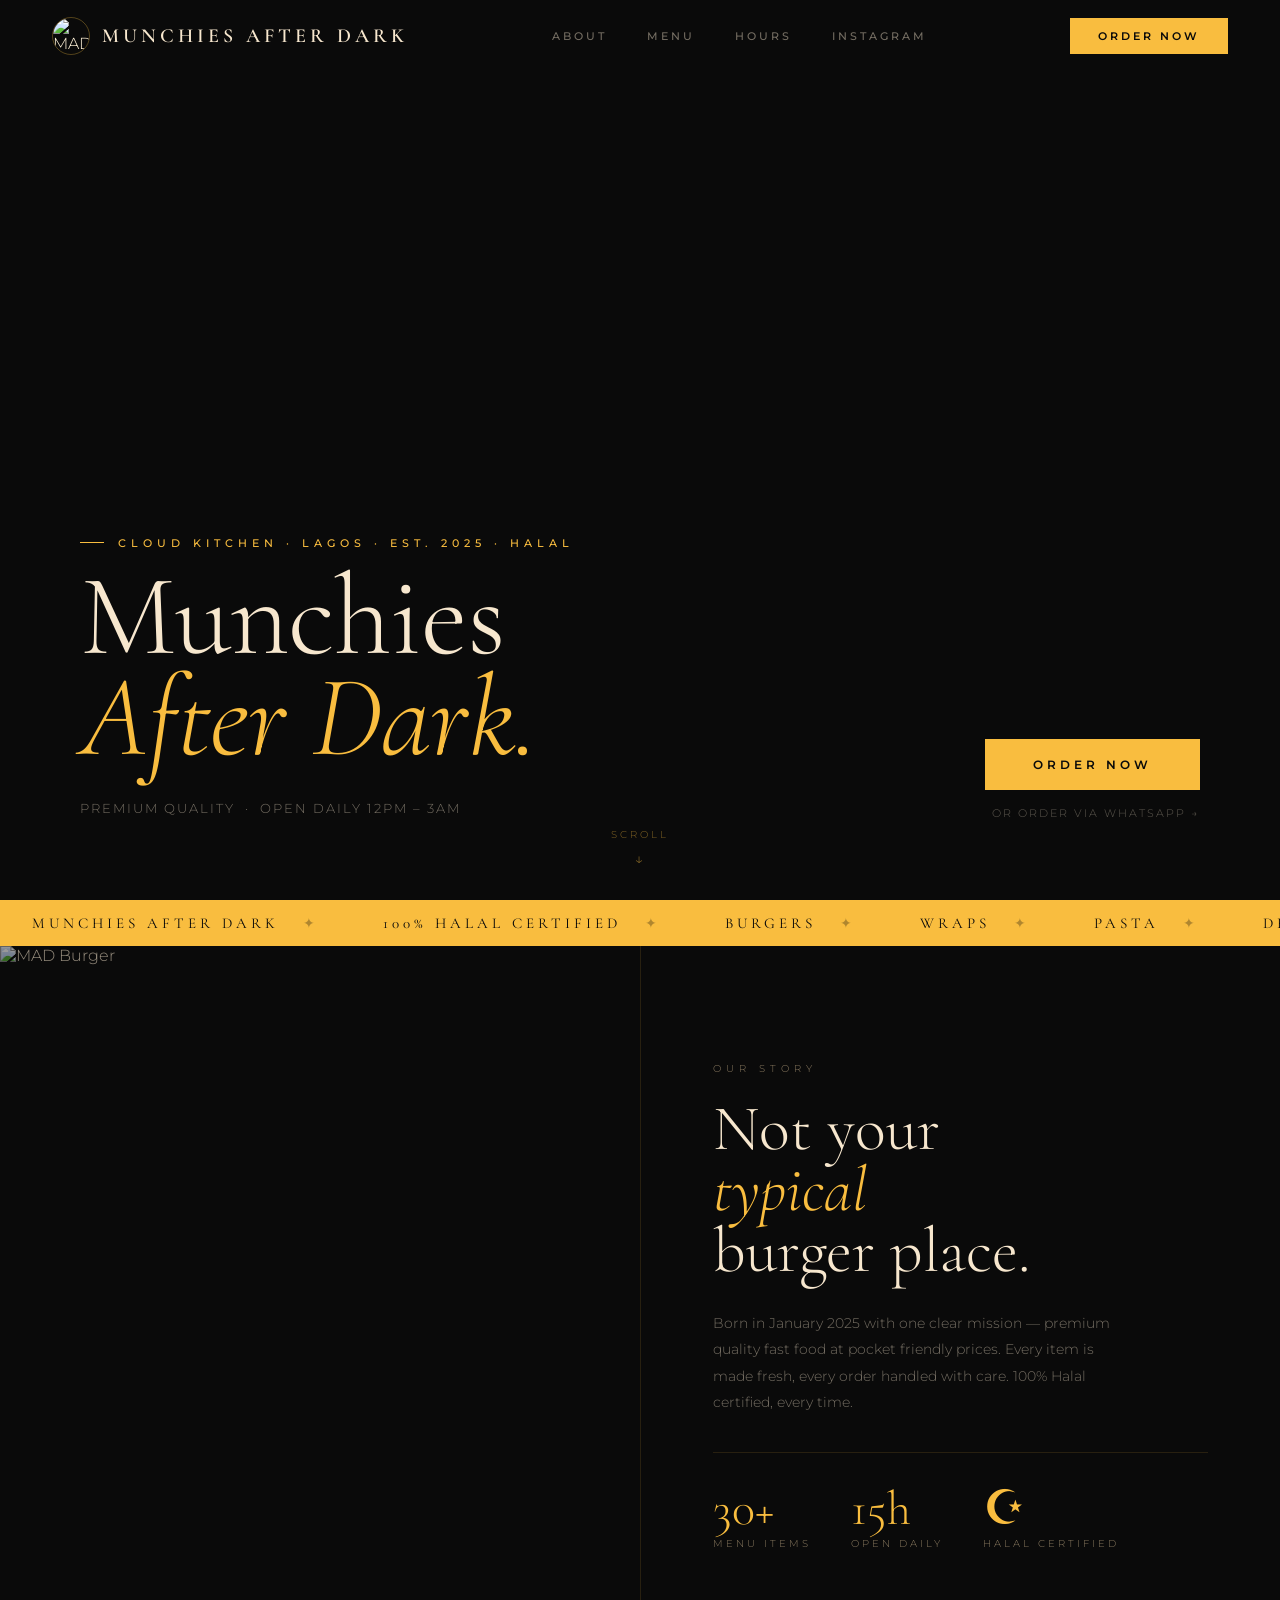
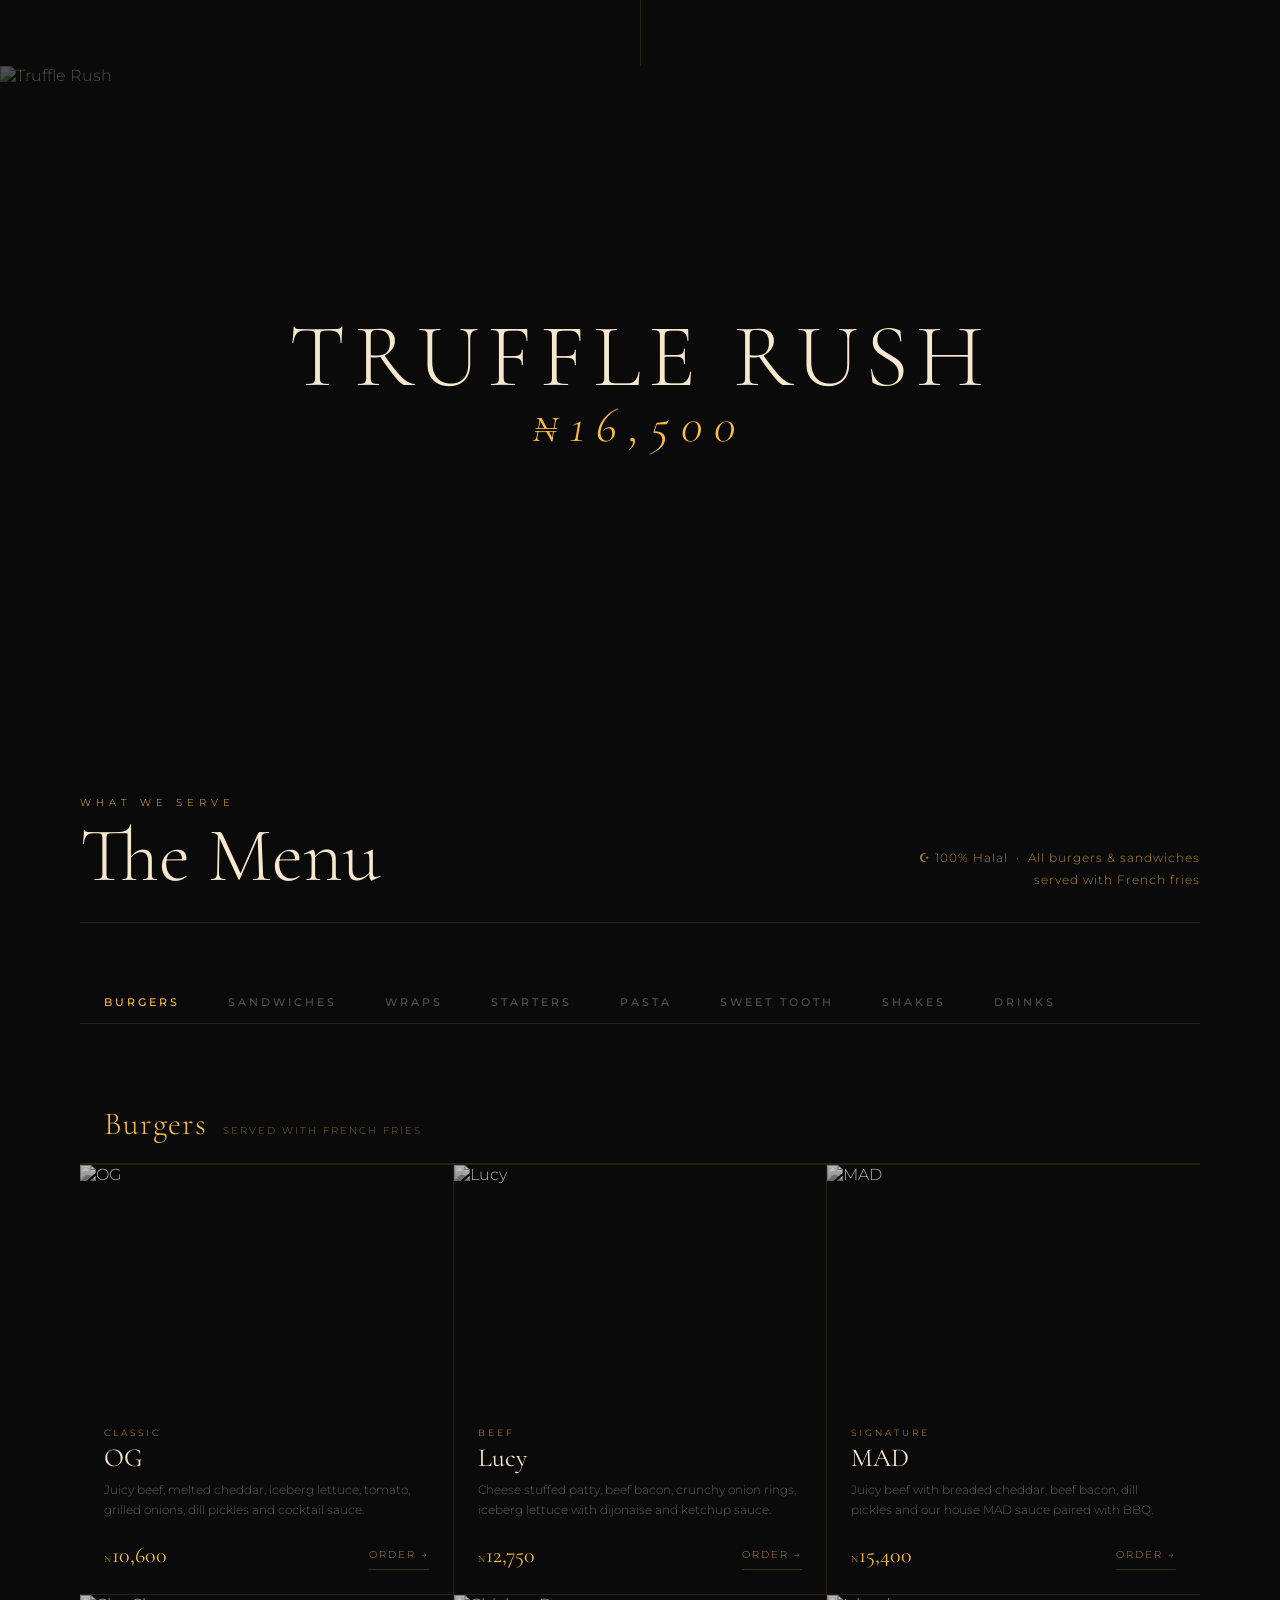
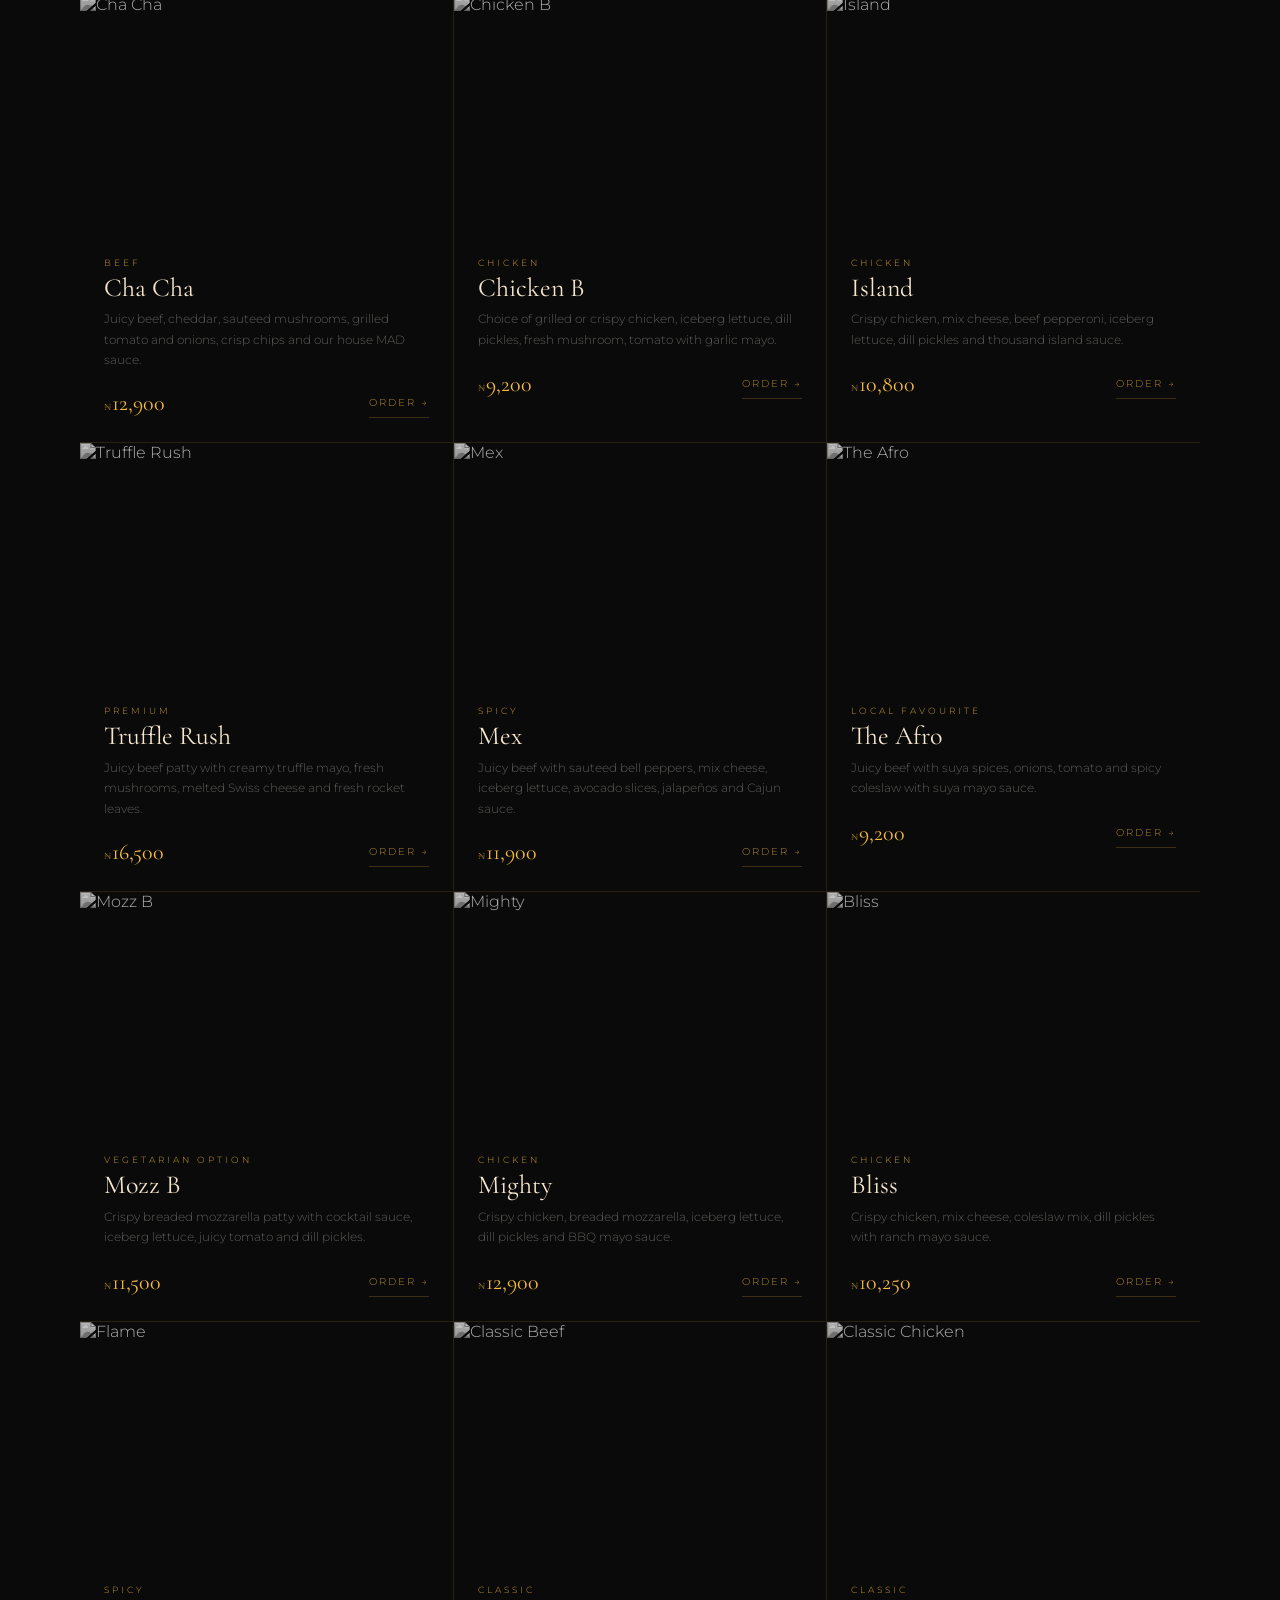
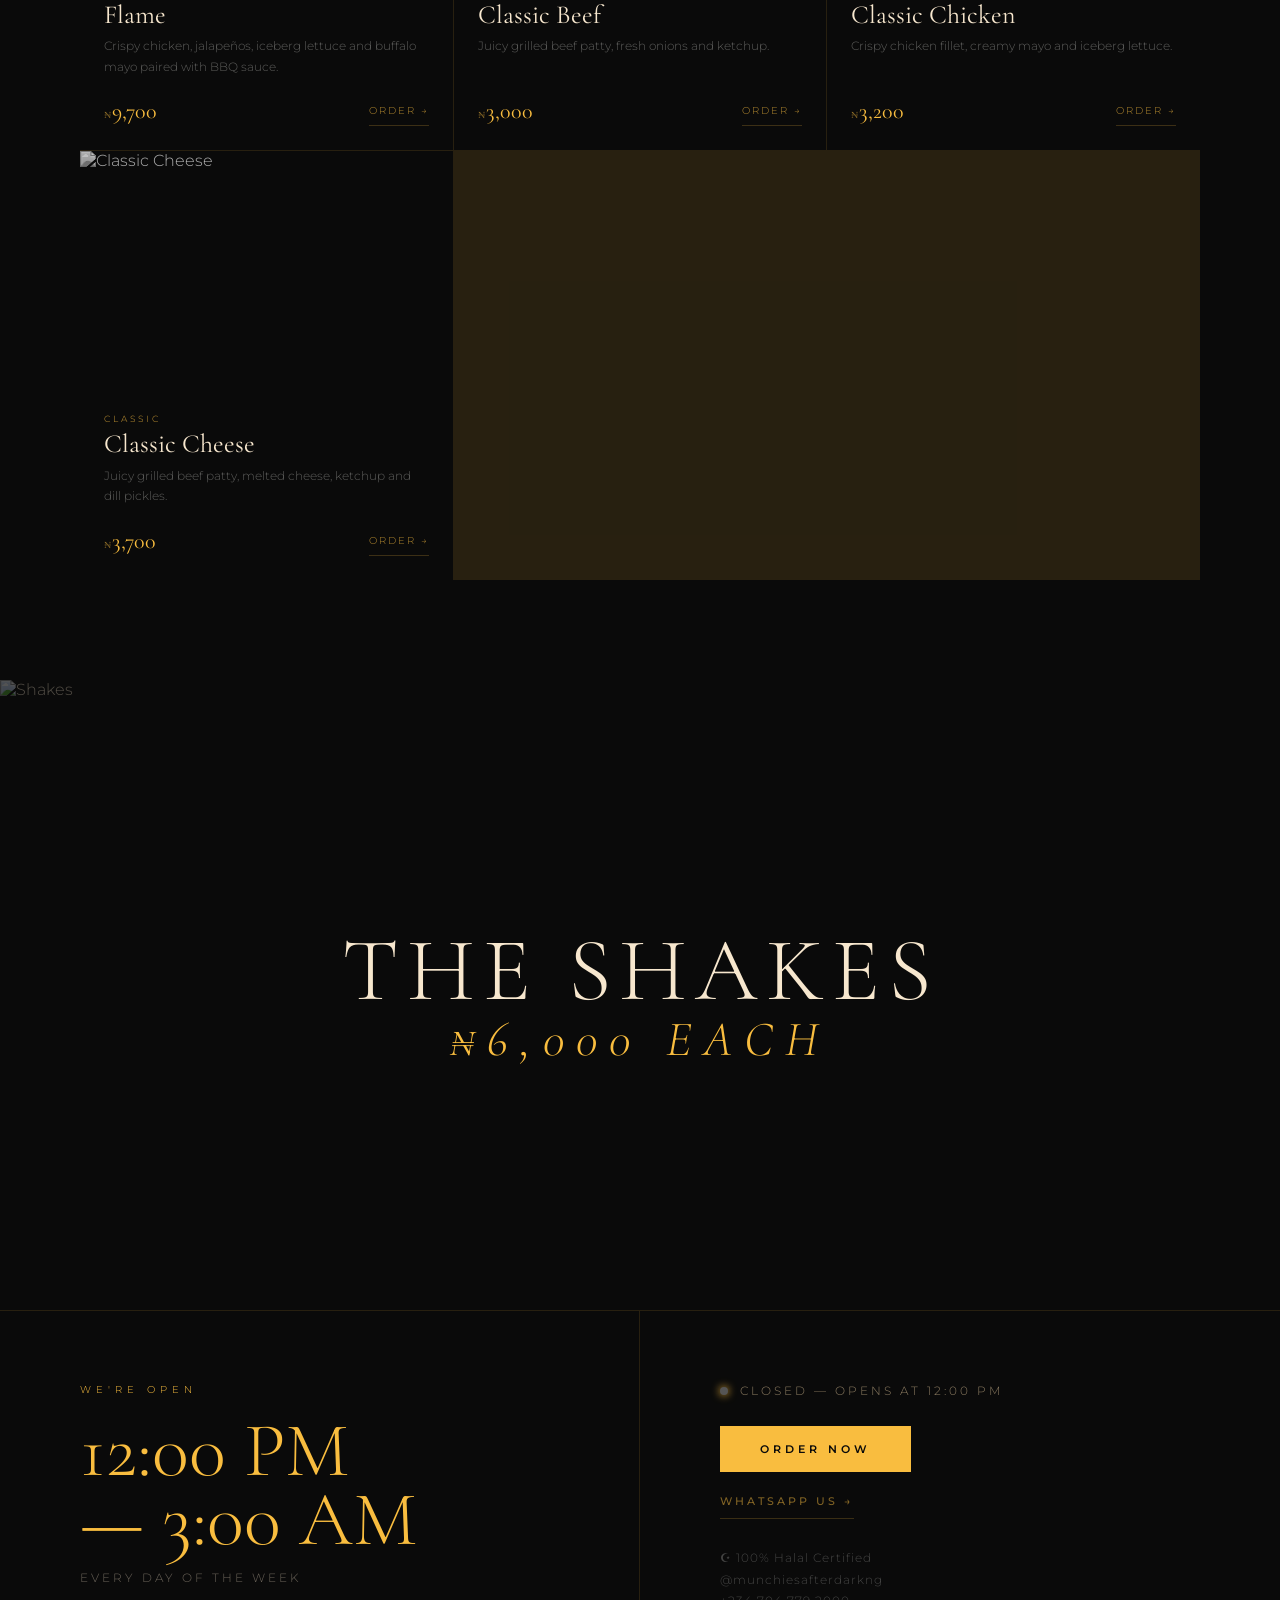
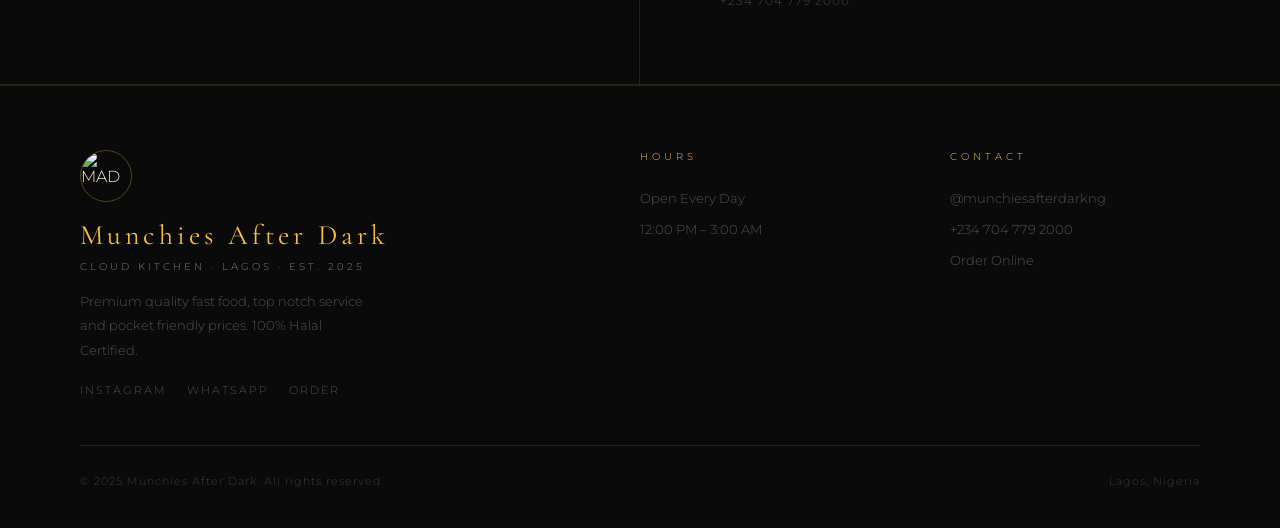
==== index.html @ 35d1162e "Add files via upload" ====
<!DOCTYPE html>
<html lang="en">
<head>
<meta charset="UTF-8">
<meta name="viewport" content="width=device-width, initial-scale=1.0">
<title>Munchies After Dark</title>
<meta name="description" content="Premium quality fast food. Open daily 12PM – 3AM. Lagos, Nigeria.">
<meta property="og:title" content="Munchies After Dark">
<meta property="og:description" content="Premium burgers, wraps & more. Open daily 12PM – 3AM.">
<meta property="og:image" content="images/mad.png">
<link rel="icon" href="images/logo.png" type="image/png">
<!-- Facebook Pixel -->
<script>
!function(f,b,e,v,n,t,s){if(f.fbq)return;n=f.fbq=function(){n.callMethod?
n.callMethod.apply(n,arguments):n.queue.push(arguments)};if(!f._fbq)f._fbq=n;
n.push=n;n.loaded=!0;n.version='2.0';n.queue=[];t=b.createElement(e);t.async=!0;
t.src=v;s=b.getElementsByTagName(e)[0];s.parentNode.insertBefore(t,s)}(window,
document,'script','https://connect.facebook.net/en_US/fbevents.js');
fbq('init', '1382280396148574');
fbq('track', 'PageView');
</script>
<noscript>
  <img height="1" width="1" style="display:none"
    src="https://www.facebook.com/tr?id=1382280396148574&ev=PageView&noscript=1"/>
</noscript>
<!-- End Facebook Pixel -->

<link rel="preconnect" href="https://fonts.googleapis.com">
<link href="https://fonts.googleapis.com/css2?family=Cormorant+Garamond:ital,wght@0,300;0,400;0,600;1,300;1,400&family=Montserrat:wght@300;400;500;600&display=swap" rel="stylesheet">
<style>
/* ============================================
   MAD — Munchies After Dark | Gold & Black
   ============================================ */
:root {
  --black:     #0a0a0a;
  --dark:      #0f0d07;
  --gold:      #f9bd3f;
  --gold2:     #e0a830;
  --white:     #f7e7ce;
  --grey:      #8a7a60;
  --border:    rgba(249,189,63,.12);
  --border-hi: rgba(249,189,63,.45);
  --gold-glow: rgba(249,189,63,.07);
}

*, *::before, *::after { box-sizing: border-box; margin: 0; padding: 0; }
html { scroll-behavior: smooth; font-size: 16px; }
body {
  background: var(--black);
  color: var(--white);
  font-family: 'Montserrat', sans-serif;
  font-weight: 300;
  overflow-x: hidden;
  cursor: default;
}
a { text-decoration: none; color: inherit; }
button { cursor: pointer; font-family: inherit; }
img { display: block; max-width: 100%; }

/* ============ NAV ============ */
nav {
  position: fixed; top: 0; left: 0; right: 0; z-index: 900;
  padding: 0 52px; height: 72px;
  display: flex; align-items: center; justify-content: space-between;
  transition: background .4s, border-color .4s;
}
nav.scrolled {
  background: rgba(10,10,10,.97);
  backdrop-filter: blur(16px);
  border-bottom: 1px solid rgba(249,189,63,.15);
}

.nav-logo {
  display: flex; align-items: center; gap: 12px;
}
.nav-logo img {
  width: 38px; height: 38px; border-radius: 50%; object-fit: cover;
  filter: brightness(1.05);
  transition: filter .3s;
  border: 1px solid rgba(249,189,63,.3);
}
nav.scrolled .nav-logo img { filter: brightness(1.15); }
.nav-brand {
  font-family: 'Cormorant Garamond', serif;
  font-size: 20px; font-weight: 600; letter-spacing: 4px;
  text-transform: uppercase; color: var(--white);
}

.nav-links { display: flex; align-items: center; gap: 40px; }
.nav-links a {
  font-size: 11px; letter-spacing: 3px; text-transform: uppercase;
  font-weight: 500; color: rgba(247,231,206,.45);
  transition: color .2s;
}
.nav-links a:hover { color: var(--gold); }

.nav-cta {
  background: var(--gold); color: var(--black); border: none;
  padding: 11px 28px; font-family: 'Montserrat', sans-serif;
  font-size: 11px; font-weight: 600; letter-spacing: 3px; text-transform: uppercase;
  transition: background .2s, color .2s;
  display: inline-block;
}
.nav-cta:hover { background: var(--white); color: var(--black); }

.hamburger {
  display: none; background: none; border: none;
  color: var(--white); font-size: 22px; padding: 4px;
}

/* ============ HERO ============ */
.hero {
  height: 100vh; position: relative; overflow: hidden;
  display: flex; align-items: flex-end;
}
.hero-bg {
  position: absolute; inset: 0;
  background: url('images/mad.png') center/cover no-repeat;
  filter: brightness(.45);
  transform: scale(1.02);
  animation: hero-zoom 12s ease-in-out infinite alternate;
}
@keyframes hero-zoom {
  from { transform: scale(1.02); }
  to   { transform: scale(1.08); }
}
.hero-overlay {
  position: absolute; inset: 0;
  background: linear-gradient(0deg, rgba(10,10,10,.92) 0%, rgba(10,10,10,.2) 50%, transparent 100%);
}
.hero-content {
  position: relative; z-index: 2;
  padding: 0 80px 80px;
  display: flex; justify-content: space-between; align-items: flex-end; width: 100%;
  flex-wrap: wrap; gap: 32px;
}
.hero-text { }
.hero-eyebrow {
  font-size: 11px; letter-spacing: 5px; text-transform: uppercase;
  color: var(--gold); font-weight: 500; margin-bottom: 16px;
  display: flex; align-items: center; gap: 14px;
}
.hero-eyebrow::before { content:''; display:block; width:24px; height:1px; background:var(--gold); }
.hero-h1 {
  font-family: 'Cormorant Garamond', serif;
  font-size: clamp(64px, 9vw, 140px);
  font-weight: 300; line-height: .88; letter-spacing: -1px;
  color: var(--white); margin-bottom: 28px;
}
.hero-h1 em { font-style: italic; color: var(--gold); }
.hero-sub {
  font-size: 13px; color: rgba(247,231,206,.45);
  letter-spacing: 2px; text-transform: uppercase; line-height: 1.8;
}
.hero-right { display: flex; flex-direction: column; align-items: flex-end; gap: 16px; }
.hero-order-btn {
  background: var(--gold); color: var(--black); border: none;
  padding: 18px 48px; font-family: 'Montserrat', sans-serif;
  font-size: 12px; font-weight: 600; letter-spacing: 4px; text-transform: uppercase;
  transition: all .25s; display: inline-block;
}
.hero-order-btn:hover { background: var(--white); color: var(--black); }
.hero-wa {
  display: flex; align-items: center; gap: 8px;
  font-size: 11px; letter-spacing: 2px; text-transform: uppercase;
  color: rgba(247,231,206,.35); transition: color .2s;
}
.hero-wa:hover { color: var(--gold); }

/* scroll cue */
.scroll-cue {
  position: absolute; bottom: 32px; left: 50%; transform: translateX(-50%);
  z-index: 3; display: flex; flex-direction: column; align-items: center; gap: 8px;
  font-size: 10px; letter-spacing: 3px; text-transform: uppercase;
  color: rgba(249,189,63,.5); animation: fade-up 2s ease infinite;
}
@keyframes fade-up {
  0%,100%{opacity:.3;transform:translateX(-50%) translateY(0);}
  50%{opacity:.7;transform:translateX(-50%) translateY(-6px);}
}
.scroll-cue::after { content:'↓'; font-size:16px; }

/* ============ TICKER ============ */
.ticker {
  background: var(--gold); overflow: hidden; padding: 14px 0;
}
.ticker-inner { display: flex; animation: ticker 30s linear infinite; white-space: nowrap; }
.tick {
  font-family: 'Cormorant Garamond', serif;
  font-size: 15px; font-weight: 400; letter-spacing: 4px;
  text-transform: uppercase; color: var(--black);
  padding: 0 32px; display: flex; align-items: center; gap: 24px;
}
.tick::after { content: '✦'; opacity: .3; font-size: 14px; }
@keyframes ticker { from{transform:translateX(0);} to{transform:translateX(-50%);} }

/* ============ ABOUT STRIP ============ */
.about-strip {
  display: grid; grid-template-columns: 1fr 1fr;
  min-height: 80vh;
}
.about-img {
  position: relative; overflow: hidden;
}
.about-img img {
  width: 100%; height: 100%; object-fit: cover;
  filter: brightness(.6);
  transition: transform .8s ease;
}
.about-strip:hover .about-img img { transform: scale(1.04); }
.about-text {
  display: flex; flex-direction: column; justify-content: center;
  padding: 80px 72px; border-left: 1px solid var(--border);
}
.about-label {
  font-size: 10px; letter-spacing: 5px; text-transform: uppercase;
  color: var(--grey); margin-bottom: 24px;
}
.about-h2 {
  font-family: 'Cormorant Garamond', serif;
  font-size: clamp(40px, 5vw, 72px); font-weight: 300; line-height: .95;
  color: var(--white); margin-bottom: 28px;
}
.about-h2 em { font-style: italic; color: var(--gold); }
.about-body {
  font-size: 14px; color: rgba(247,231,206,.45); line-height: 1.9;
  font-weight: 300; margin-bottom: 36px; max-width: 400px;
}
.about-stats {
  display: flex; gap: 40px; padding-top: 32px;
  border-top: 1px solid var(--border);
}
.as-n {
  font-family: 'Cormorant Garamond', serif;
  font-size: 48px; font-weight: 300; color: var(--gold); display: block; line-height: 1;
}
.as-l { font-size: 10px; letter-spacing: 3px; text-transform: uppercase; color: var(--grey); margin-top: 4px; }

/* ============ MENU SECTION ============ */
.menu-section { padding: 100px 80px; }
.menu-header {
  display: flex; justify-content: space-between; align-items: flex-end;
  margin-bottom: 60px; padding-bottom: 32px; border-bottom: 1px solid var(--border);
}
.menu-title-wrap { }
.menu-label { font-size: 10px; letter-spacing: 5px; text-transform: uppercase; color: var(--gold); margin-bottom: 12px; }
.menu-h2 {
  font-family: 'Cormorant Garamond', serif;
  font-size: clamp(48px, 6vw, 90px); font-weight: 300; line-height: .9; color: var(--white);
}
.menu-note { font-size: 12px; color: var(--gold); opacity:.7; letter-spacing: 1px; text-align: right; line-height: 1.8; }

/* Category pills */
.cat-pills {
  display: flex; gap: 0; overflow-x: auto; scrollbar-width: none;
  border-bottom: 1px solid var(--border); margin-bottom: 52px;
}
.cat-pills::-webkit-scrollbar { display: none; }
.cp {
  background: none; border: none; border-bottom: 1px solid transparent;
  color: rgba(245,245,240,.3); font-family: 'Montserrat', sans-serif;
  font-size: 11px; font-weight: 500; letter-spacing: 3px; text-transform: uppercase;
  padding: 12px 24px 14px; white-space: nowrap; transition: all .2s; margin-bottom: -1px;
}
.cp:hover { color: var(--gold); }
.cp.on { color: var(--gold); border-bottom-color: var(--gold); }

/* Menu grid */
.menu-grid {
  display: grid; grid-template-columns: repeat(auto-fill, minmax(300px, 1fr));
  gap: 1px; background: var(--border);
}
.menu-grid-wrapper { background: var(--black); }

.mc {
  background: var(--black); overflow: hidden; position: relative;
  transition: background .3s;
}
.mc:hover { background: #0f0d07; border-color: rgba(249,189,63,.2); }

.mc-img {
  width: 100%; height: 240px; object-fit: cover;
  filter: grayscale(100%) brightness(.75);
  transition: transform .5s ease, filter .5s ease;
  display: block;
}
.mc-ph {
  width: 100%; height: 240px; background: #111;
  display: flex; align-items: center; justify-content: center;
  font-size: 56px; filter: grayscale(100%);
}
.mc:hover .mc-img { transform: scale(1.04); filter: grayscale(80%) brightness(.6); }

.mc-body { padding: 22px 24px 24px; }
.mc-tag {
  font-size: 9px; letter-spacing: 3px; text-transform: uppercase;
  color: var(--gold); opacity:.8; margin-bottom: 6px; display: block;
}
.mc-name {
  font-family: 'Cormorant Garamond', serif;
  font-size: 26px; font-weight: 400; color: var(--white); margin-bottom: 7px; line-height: 1.1;
}
.mc-desc {
  font-size: 12px; color: rgba(245,245,240,.35);
  line-height: 1.7; font-weight: 300; margin-bottom: 18px; min-height: 42px;
}
.mc-foot { display: flex; justify-content: space-between; align-items: center; }
.mc-price {
  font-family: 'Cormorant Garamond', serif;
  font-size: 22px; font-weight: 400; color: var(--gold);
}
.mc-price span { font-size: 13px; color: var(--gold); opacity:.6; margin-right: 1px; }
.mc-order {
  font-size: 10px; letter-spacing: 2px; text-transform: uppercase;
  color: var(--gold); background: none; border: none;
  padding: 8px 0; border-bottom: 1px solid rgba(249,189,63,.3);
  transition: all .2s; display: inline-block; opacity:.7;
}
.mc-order:hover { opacity:1; border-bottom-color: var(--gold); }

/* cat section header */
.cat-sec-head {
  grid-column: 1/-1; padding: 28px 24px 20px;
  border-bottom: 1px solid var(--border); background: var(--black);
  display: flex; align-items: baseline; gap: 16px;
}
.csh-name {
  font-family: 'Cormorant Garamond', serif;
  font-size: 32px; font-weight: 300; color: var(--gold); letter-spacing: 1px;
}
.csh-note { font-size: 10px; letter-spacing: 2px; text-transform: uppercase; color: rgba(249,189,63,.5); }

/* hidden items */
.mc[data-cat]:not(.visible), .cat-sec-head[data-cat]:not(.visible) { display: none; }

/* ============ FULL-BLEED PHOTO ============ */
.photo-break {
  height: 70vh; position: relative; overflow: hidden;
}
.photo-break img {
  width: 100%; height: 100%; object-fit: cover;
  filter: brightness(.45);
  transition: transform .6s ease;
}
.photo-break:hover img { transform: scale(1.03); }
.photo-break-overlay {
  position: absolute; inset: 0;
  display: flex; align-items: center; justify-content: center;
  background: rgba(10,10,10,.3);
}
.photo-break-text {
  font-family: 'Cormorant Garamond', serif;
  font-size: clamp(48px,7vw,110px); font-weight: 300;
  letter-spacing: 8px; text-transform: uppercase;
  color: var(--white); text-align: center; line-height: 1;
}
.photo-break-text em { font-style: italic; color: var(--gold); display: block; font-size: .55em; letter-spacing: 12px; }

/* ============ HOURS ============ */
.hours-section {
  display: grid; grid-template-columns: 1fr 1fr;
  border-top: 1px solid var(--border); border-bottom: 1px solid var(--border);
}
.hs-left {
  padding: 72px 80px; border-right: 1px solid var(--border);
}
.hs-label { font-size: 10px; letter-spacing: 5px; text-transform: uppercase; color: var(--gold); margin-bottom: 20px; }
.hs-time {
  font-family: 'Cormorant Garamond', serif;
  font-size: clamp(40px, 6vw, 80px); font-weight: 300; line-height: .9; color: var(--gold);
}
.hs-days { font-size: 12px; color: rgba(247,231,206,.4); letter-spacing: 3px; text-transform: uppercase; margin-top: 16px; }
.hs-right {
  padding: 72px 80px; display: flex; flex-direction: column; justify-content: center; gap: 28px;
}
.hs-status {
  display: flex; align-items: center; gap: 12px;
  font-size: 12px; letter-spacing: 3px; text-transform: uppercase; color: var(--grey);
}
.status-dot {
  width: 8px; height: 8px; border-radius: 50%;
  background: var(--gold); box-shadow: 0 0 8px var(--gold); animation: sdot 2s ease infinite;
}
.status-dot.closed { background: #555; animation: none; }
@keyframes sdot { 0%,100%{opacity:1;} 50%{opacity:.3;} }
.hs-ctas { display: flex; flex-direction: column; gap: 12px; }
.hs-btn {
  background: var(--gold); color: var(--black); border: none;
  padding: 16px 40px; font-family: 'Montserrat', sans-serif;
  font-size: 11px; font-weight: 600; letter-spacing: 4px; text-transform: uppercase;
  transition: all .2s; display: inline-block; width: fit-content;
}
.hs-btn:hover { background: var(--white); color: var(--black); }
.hs-btn-ghost {
  background: none; color: rgba(249,189,63,.5); border: none;
  padding: 10px 0; font-family: 'Montserrat', sans-serif;
  font-size: 11px; font-weight: 500; letter-spacing: 3px; text-transform: uppercase;
  border-bottom: 1px solid rgba(249,189,63,.2); display: inline-block; width: fit-content;
  transition: all .2s;
}
.hs-btn-ghost:hover { color: var(--gold); border-bottom-color: var(--gold); }

/* ============ FOOTER ============ */
footer {
  padding: 64px 80px 40px;
  border-top: 1px solid var(--border);
}
.footer-top {
  display: grid; grid-template-columns: 2fr 1fr 1fr;
  gap: 60px; padding-bottom: 48px; border-bottom: 1px solid var(--border);
}
.ft-brand img { width: 52px; height: 52px; border-radius: 50%; object-fit: cover; filter: brightness(1.05); margin-bottom: 16px; border: 1px solid rgba(249,189,63,.3); }
.ft-brand-name {
  font-family: 'Cormorant Garamond', serif;
  font-size: 28px; font-weight: 400; letter-spacing: 4px; color: var(--gold); margin-bottom: 8px;
}
.ft-brand-sub { font-size: 10px; letter-spacing: 3px; text-transform: uppercase; color: var(--grey); margin-bottom: 16px; display: block; }
.ft-brand-desc { font-size: 13px; color: rgba(245,245,240,.3); line-height: 1.9; font-weight: 300; max-width: 300px; }
.ft-socials { display: flex; gap: 20px; margin-top: 20px; }
.ft-soc { font-size: 11px; letter-spacing: 2px; text-transform: uppercase; color: rgba(247,231,206,.3); transition: color .2s; }
.ft-soc:hover { color: var(--gold); }
.ft-col-title { font-size: 10px; letter-spacing: 4px; text-transform: uppercase; color: var(--gold); margin-bottom: 20px; }
.ft-col a, .ft-col p { font-size: 13px; color: rgba(245,245,240,.3); line-height: 2.4; display: block; transition: color .2s; font-weight: 300; }
.ft-col a:hover { color: var(--white); }
.footer-btm {
  padding-top: 28px; display: flex; justify-content: space-between; align-items: center;
}
.footer-btm p { font-size: 11px; color: rgba(245,245,240,.2); letter-spacing: 1px; }

/* ============ MOBILE NAV DRAWER ============ */
.mob-drawer {
  position: fixed; top: 0; left: -100%; width: 80%; max-width: 300px; height: 100vh;
  background: #0d0d0d; border-right: 1px solid var(--border);
  z-index: 1000; display: flex; flex-direction: column; padding: 36px 28px;
  transition: left .32s cubic-bezier(.4,0,.2,1);
}
.mob-drawer.on { left: 0; }
.mob-drawer img { width: 48px; height: 48px; border-radius: 50%; object-fit: cover; filter: grayscale(100%); margin-bottom: 32px; }
.mob-drawer a {
  font-size: 13px; letter-spacing: 3px; text-transform: uppercase; font-weight: 500;
  color: rgba(245,245,240,.4); padding: 16px 0; border-bottom: 1px solid var(--border);
  transition: color .2s;
}
.mob-drawer a:hover { color: var(--white); }
.mob-x { position: absolute; top: 20px; right: 20px; background: none; border: none; color: rgba(245,245,240,.4); font-size: 20px; }
.mob-order {
  margin-top: 28px; background: var(--gold); color: var(--black); border: none;
  padding: 14px; font-family: 'Montserrat', sans-serif; font-size: 11px;
  font-weight: 600; letter-spacing: 3px; text-transform: uppercase; display: block; text-align: center;
}

/* overlay */
.overlay { position: fixed; inset: 0; background: rgba(0,0,0,.7); z-index: 900; opacity: 0; pointer-events: none; transition: opacity .3s; }
.overlay.on { opacity: 1; pointer-events: all; }

/* ============ RESPONSIVE ============ */
@media (max-width: 900px) {
  nav { padding: 0 24px; }
  .nav-links { display: none; }
  .nav-cta { display: none; }
  .hamburger { display: block; }
  .hero-content { padding: 0 28px 60px; flex-direction: column; align-items: flex-start; }
  .hero-right { align-items: flex-start; }
  .about-strip { grid-template-columns: 1fr; }
  .about-img { height: 50vw; }
  .about-text { padding: 52px 28px; border-left: none; border-top: 1px solid var(--border); }
  .menu-section { padding: 64px 24px; }
  .menu-header { flex-direction: column; align-items: flex-start; gap: 12px; }
  .menu-note { text-align: left; }
  .hours-section { grid-template-columns: 1fr; }
  .hs-left { padding: 52px 28px; border-right: none; border-bottom: 1px solid var(--border); }
  .hs-right { padding: 48px 28px; }
  footer { padding: 52px 28px 32px; }
  .footer-top { grid-template-columns: 1fr; gap: 40px; }
  .footer-btm { flex-direction: column; gap: 8px; text-align: center; }
  .photo-break { height: 50vw; }
}
</style>
</head>
<body>

<!-- NAV -->
<nav id="nav">
  <a class="nav-logo" href="#">
    <img src="images/logo.png" alt="MAD">
    <span class="nav-brand">Munchies After Dark</span>
  </a>
  <div class="nav-links">
    <a href="#about">About</a>
    <a href="#menu">Menu</a>
    <a href="#hours">Hours</a>
    <a href="https://www.instagram.com/munchiesafterdarkng" target="_blank">Instagram</a>
  </div>
  <a class="nav-cta" href="https://munchies-after-dark.daash.restaurant/1" target="_blank">Order Now</a>
  <button class="hamburger" onclick="openDrawer()">☰</button>
</nav>

<!-- MOBILE DRAWER -->
<div class="mob-drawer" id="drawer">
  <button class="mob-x" onclick="closeDrawer()">✕</button>
  <img src="images/logo.png" alt="MAD">
  <a href="#about" onclick="closeDrawer()">About</a>
  <a href="#menu" onclick="closeDrawer()">Menu</a>
  <a href="#hours" onclick="closeDrawer()">Hours</a>
  <a href="https://www.instagram.com/munchiesafterdarkng" target="_blank">Instagram</a>
  <a class="mob-order" href="https://munchies-after-dark.daash.restaurant/1" target="_blank">Order Now</a>
</div>
<div class="overlay" id="overlay" onclick="closeDrawer()"></div>

<!-- HERO -->
<section class="hero">
  <div class="hero-bg"></div>
  <div class="hero-overlay"></div>
  <div class="hero-content">
    <div class="hero-text">
      <div class="hero-eyebrow">Cloud Kitchen · Lagos · Est. 2025 · Halal</div>
      <h1 class="hero-h1">
        Munchies<br>
        <em>After Dark.</em>
      </h1>
      <div class="hero-sub">Premium Quality &nbsp;·&nbsp; Open Daily 12PM – 3AM</div>
    </div>
    <div class="hero-right">
      <a class="hero-order-btn" href="https://munchies-after-dark.daash.restaurant/1" target="_blank" onclick="fbq('track','InitiateCheckout')">Order Now</a>
      <a class="hero-wa" href="https://wa.me/2347047792000" target="_blank">
        Or order via WhatsApp →
      </a>
    </div>
  </div>
  <div class="scroll-cue">Scroll</div>
</section>

<!-- TICKER -->
<div class="ticker">
  <div class="ticker-inner">
    <span class="tick">Munchies After Dark</span>
    <span class="tick">100% Halal Certified</span>
    <span class="tick">Burgers</span>
    <span class="tick">Wraps</span>
    <span class="tick">Pasta</span>
    <span class="tick">Desserts</span>
    <span class="tick">Open Daily 12PM – 3AM</span>
    <span class="tick">Cloud Kitchen Lagos</span>
    <span class="tick">Munchies After Dark</span>
    <span class="tick">100% Halal Certified</span>
    <span class="tick">Burgers</span>
    <span class="tick">Wraps</span>
    <span class="tick">Pasta</span>
    <span class="tick">Desserts</span>
    <span class="tick">Open Daily 12PM – 3AM</span>
    <span class="tick">Cloud Kitchen Lagos</span>
  </div>
</div>

<!-- ABOUT -->
<section class="about-strip" id="about">
  <div class="about-img">
    <img src="images/lucy.jpg" alt="MAD Burger">
  </div>
  <div class="about-text">
    <div class="about-label">Our Story</div>
    <h2 class="about-h2">Not your<br><em>typical</em><br>burger place.</h2>
    <p class="about-body">
      Born in January 2025 with one clear mission — premium quality fast food at pocket friendly prices. Every item is made fresh, every order handled with care. 100% Halal certified, every time.
    </p>
    <div class="about-stats">
      <div>
        <span class="as-n">30+</span>
        <div class="as-l">Menu Items</div>
      </div>
      <div>
        <span class="as-n">15h</span>
        <div class="as-l">Open Daily</div>
      </div>
      <div>
        <span class="as-n">☪</span>
        <div class="as-l">Halal Certified</div>
      </div>
    </div>
  </div>
</section>

<!-- FULL BLEED -->
<div class="photo-break">
  <img src="images/truffle.jpg" alt="Truffle Rush">
  <div class="photo-break-overlay">
    <div class="photo-break-text">
      Truffle Rush
      <em>₦16,500</em>
    </div>
  </div>
</div>

<!-- MENU -->
<section class="menu-section" id="menu">
  <div class="menu-header">
    <div class="menu-title-wrap">
      <div class="menu-label">What We Serve</div>
      <div class="menu-h2">The Menu</div>
    </div>
    <div class="menu-note">☪ 100% Halal &nbsp;·&nbsp; All burgers &amp; sandwiches<br>served with French fries</div>
  </div>

  <div class="cat-pills" id="catPills">
    <button class="cp on" onclick="filterCat('burgers',this)">Burgers</button>
    <button class="cp" onclick="filterCat('sandwiches',this)">Sandwiches</button>
    <button class="cp" onclick="filterCat('wraps',this)">Wraps</button>
    <button class="cp" onclick="filterCat('starters',this)">Starters</button>
    <button class="cp" onclick="filterCat('pasta',this)">Pasta</button>
    <button class="cp" onclick="filterCat('sweet',this)">Sweet Tooth</button>
    <button class="cp" onclick="filterCat('shakes',this)">Shakes</button>
    <button class="cp" onclick="filterCat('drinks',this)">Drinks</button>
  </div>

  <div class="menu-grid-wrapper">
    <div class="menu-grid" id="menuGrid">

      <!-- BURGERS -->
      <div class="cat-sec-head visible" data-cat="burgers"><span class="csh-name">Burgers</span><span class="csh-note">Served with French fries</span></div>

      <div class="mc visible" data-cat="burgers"><img class="mc-img" src="images/og.jpg" alt="OG"><div class="mc-body"><span class="mc-tag">Classic</span><div class="mc-name">OG</div><div class="mc-desc">Juicy beef, melted cheddar, iceberg lettuce, tomato, grilled onions, dill pickles and cocktail sauce.</div><div class="mc-foot"><div class="mc-price"><span>₦</span>10,600</div><a class="mc-order" href="https://munchies-after-dark.daash.restaurant/1" target="_blank">Order →</a></div></div></div>

      <div class="mc visible" data-cat="burgers"><img class="mc-img" src="images/lucy.jpg" alt="Lucy"><div class="mc-body"><span class="mc-tag">Beef</span><div class="mc-name">Lucy</div><div class="mc-desc">Cheese stuffed patty, beef bacon, crunchy onion rings, iceberg lettuce with dijonaise and ketchup sauce.</div><div class="mc-foot"><div class="mc-price"><span>₦</span>12,750</div><a class="mc-order" href="https://munchies-after-dark.daash.restaurant/1" target="_blank">Order →</a></div></div></div>

      <div class="mc visible" data-cat="burgers"><img class="mc-img" src="images/mad.jpg" alt="MAD"><div class="mc-body"><span class="mc-tag">Signature</span><div class="mc-name">MAD</div><div class="mc-desc">Juicy beef with breaded cheddar, beef bacon, dill pickles and our house MAD sauce paired with BBQ.</div><div class="mc-foot"><div class="mc-price"><span>₦</span>15,400</div><a class="mc-order" href="https://munchies-after-dark.daash.restaurant/1" target="_blank">Order →</a></div></div></div>

      <div class="mc visible" data-cat="burgers"><img class="mc-img" src="images/chacha.jpg" alt="Cha Cha"><div class="mc-body"><span class="mc-tag">Beef</span><div class="mc-name">Cha Cha</div><div class="mc-desc">Juicy beef, cheddar, sauteed mushrooms, grilled tomato and onions, crisp chips and our house MAD sauce.</div><div class="mc-foot"><div class="mc-price"><span>₦</span>12,900</div><a class="mc-order" href="https://munchies-after-dark.daash.restaurant/1" target="_blank">Order →</a></div></div></div>

      <div class="mc visible" data-cat="burgers"><img class="mc-img" src="images/island2.jpg" alt="Chicken B"><div class="mc-body"><span class="mc-tag">Chicken</span><div class="mc-name">Chicken B</div><div class="mc-desc">Choice of grilled or crispy chicken, iceberg lettuce, dill pickles, fresh mushroom, tomato with garlic mayo.</div><div class="mc-foot"><div class="mc-price"><span>₦</span>9,200</div><a class="mc-order" href="https://munchies-after-dark.daash.restaurant/1" target="_blank">Order →</a></div></div></div>

      <div class="mc visible" data-cat="burgers"><img class="mc-img" src="images/island.jpg" alt="Island"><div class="mc-body"><span class="mc-tag">Chicken</span><div class="mc-name">Island</div><div class="mc-desc">Crispy chicken, mix cheese, beef pepperoni, iceberg lettuce, dill pickles and thousand island sauce.</div><div class="mc-foot"><div class="mc-price"><span>₦</span>10,800</div><a class="mc-order" href="https://munchies-after-dark.daash.restaurant/1" target="_blank">Order →</a></div></div></div>

      <div class="mc visible" data-cat="burgers"><img class="mc-img" src="images/truffle.jpg" alt="Truffle Rush"><div class="mc-body"><span class="mc-tag">Premium</span><div class="mc-name">Truffle Rush</div><div class="mc-desc">Juicy beef patty with creamy truffle mayo, fresh mushrooms, melted Swiss cheese and fresh rocket leaves.</div><div class="mc-foot"><div class="mc-price"><span>₦</span>16,500</div><a class="mc-order" href="https://munchies-after-dark.daash.restaurant/1" target="_blank">Order →</a></div></div></div>

      <div class="mc visible" data-cat="burgers"><img class="mc-img" src="images/mex.jpg" alt="Mex"><div class="mc-body"><span class="mc-tag">Spicy</span><div class="mc-name">Mex</div><div class="mc-desc">Juicy beef with sauteed bell peppers, mix cheese, iceberg lettuce, avocado slices, jalapeños and Cajun sauce.</div><div class="mc-foot"><div class="mc-price"><span>₦</span>11,900</div><a class="mc-order" href="https://munchies-after-dark.daash.restaurant/1" target="_blank">Order →</a></div></div></div>

      <div class="mc visible" data-cat="burgers"><img class="mc-img" src="images/afro.jpg" alt="The Afro"><div class="mc-body"><span class="mc-tag">Local Favourite</span><div class="mc-name">The Afro</div><div class="mc-desc">Juicy beef with suya spices, onions, tomato and spicy coleslaw with suya mayo sauce.</div><div class="mc-foot"><div class="mc-price"><span>₦</span>9,200</div><a class="mc-order" href="https://munchies-after-dark.daash.restaurant/1" target="_blank">Order →</a></div></div></div>

      <div class="mc visible" data-cat="burgers"><img class="mc-img" src="images/mighty.jpg" alt="Mozz B"><div class="mc-body"><span class="mc-tag">Vegetarian Option</span><div class="mc-name">Mozz B</div><div class="mc-desc">Crispy breaded mozzarella patty with cocktail sauce, iceberg lettuce, juicy tomato and dill pickles.</div><div class="mc-foot"><div class="mc-price"><span>₦</span>11,500</div><a class="mc-order" href="https://munchies-after-dark.daash.restaurant/1" target="_blank">Order →</a></div></div></div>

      <div class="mc visible" data-cat="burgers"><img class="mc-img" src="images/mighty.jpg" alt="Mighty"><div class="mc-body"><span class="mc-tag">Chicken</span><div class="mc-name">Mighty</div><div class="mc-desc">Crispy chicken, breaded mozzarella, iceberg lettuce, dill pickles and BBQ mayo sauce.</div><div class="mc-foot"><div class="mc-price"><span>₦</span>12,900</div><a class="mc-order" href="https://munchies-after-dark.daash.restaurant/1" target="_blank">Order →</a></div></div></div>

      <div class="mc visible" data-cat="burgers"><img class="mc-img" src="images/bliss.jpg" alt="Bliss"><div class="mc-body"><span class="mc-tag">Chicken</span><div class="mc-name">Bliss</div><div class="mc-desc">Crispy chicken, mix cheese, coleslaw mix, dill pickles with ranch mayo sauce.</div><div class="mc-foot"><div class="mc-price"><span>₦</span>10,250</div><a class="mc-order" href="https://munchies-after-dark.daash.restaurant/1" target="_blank">Order →</a></div></div></div>

      <div class="mc visible" data-cat="burgers"><img class="mc-img" src="images/flame.jpg" alt="Flame"><div class="mc-body"><span class="mc-tag">Spicy</span><div class="mc-name">Flame</div><div class="mc-desc">Crispy chicken, jalapeños, iceberg lettuce and buffalo mayo paired with BBQ sauce.</div><div class="mc-foot"><div class="mc-price"><span>₦</span>9,700</div><a class="mc-order" href="https://munchies-after-dark.daash.restaurant/1" target="_blank">Order →</a></div></div></div>

      <div class="mc visible" data-cat="burgers"><img class="mc-img" src="images/classic_beef.jpg" alt="Classic Beef"><div class="mc-body"><span class="mc-tag">Classic</span><div class="mc-name">Classic Beef</div><div class="mc-desc">Juicy grilled beef patty, fresh onions and ketchup.</div><div class="mc-foot"><div class="mc-price"><span>₦</span>3,000</div><a class="mc-order" href="https://munchies-after-dark.daash.restaurant/1" target="_blank">Order →</a></div></div></div>

      <div class="mc visible" data-cat="burgers"><img class="mc-img" src="images/classic_chk.jpg" alt="Classic Chicken"><div class="mc-body"><span class="mc-tag">Classic</span><div class="mc-name">Classic Chicken</div><div class="mc-desc">Crispy chicken fillet, creamy mayo and iceberg lettuce.</div><div class="mc-foot"><div class="mc-price"><span>₦</span>3,200</div><a class="mc-order" href="https://munchies-after-dark.daash.restaurant/1" target="_blank">Order →</a></div></div></div>

      <div class="mc visible" data-cat="burgers"><img class="mc-img" src="images/classic_cheese.jpg" alt="Classic Cheese"><div class="mc-body"><span class="mc-tag">Classic</span><div class="mc-name">Classic Cheese</div><div class="mc-desc">Juicy grilled beef patty, melted cheese, ketchup and dill pickles.</div><div class="mc-foot"><div class="mc-price"><span>₦</span>3,700</div><a class="mc-order" href="https://munchies-after-dark.daash.restaurant/1" target="_blank">Order →</a></div></div></div>

      <!-- SANDWICHES -->
      <div class="cat-sec-head" data-cat="sandwiches"><span class="csh-name">Sandwiches</span><span class="csh-note">Served with French fries</span></div>
      <div class="mc" data-cat="sandwiches"><img class="mc-img" src="images/fuego.jpg" alt="Fuego"><div class="mc-body"><span class="mc-tag">Chicken</span><div class="mc-name">Fuego</div><div class="mc-desc">Sauteed fajita chicken with mix bell pepper and onions, mozzarella cheese with guacamole sauce.</div><div class="mc-foot"><div class="mc-price"><span>₦</span>12,000</div><a class="mc-order" href="https://munchies-after-dark.daash.restaurant/1" target="_blank">Order →</a></div></div></div>
      <div class="mc" data-cat="sandwiches"><img class="mc-img" src="images/steakhouse.jpg" alt="Steakhouse Classic"><div class="mc-body"><span class="mc-tag">Popular</span><div class="mc-name">Steakhouse Classic</div><div class="mc-desc">Juicy steak slices, sauteed mushrooms, grilled tomato and onions, cheddar and house MAD sauce.</div><div class="mc-foot"><div class="mc-price"><span>₦</span>13,500</div><a class="mc-order" href="https://munchies-after-dark.daash.restaurant/1" target="_blank">Order →</a></div></div></div>
      <div class="mc" data-cat="sandwiches"><img class="mc-img" src="images/chicken_sub.jpg" alt="Chicken Sub"><div class="mc-body"><span class="mc-tag">Chicken</span><div class="mc-name">Chicken Sub</div><div class="mc-desc">Grilled chicken, iceberg lettuce, tomato, dill pickles, fresh mushroom with garlic mayo sauce.</div><div class="mc-foot"><div class="mc-price"><span>₦</span>11,000</div><a class="mc-order" href="https://munchies-after-dark.daash.restaurant/1" target="_blank">Order →</a></div></div></div>

      <!-- WRAPS -->
      <div class="cat-sec-head" data-cat="wraps"><span class="csh-name">Wraps</span></div>
      <div class="mc" data-cat="wraps"><img class="mc-img" src="images/bbq_crunch.jpg" alt="BBQ Crunch"><div class="mc-body"><span class="mc-tag">Chicken</span><div class="mc-name">BBQ Crunch</div><div class="mc-desc">Crispy chicken in a soft tortilla with BBQ, cheddar, honey mustard and ranch sauce, topped with crispy chips.</div><div class="mc-foot"><div class="mc-price"><span>₦</span>10,200</div><a class="mc-order" href="https://munchies-after-dark.daash.restaurant/1" target="_blank">Order →</a></div></div></div>
      <div class="mc" data-cat="wraps"><img class="mc-img" src="images/wrap1.jpg" alt="Honey Crunch"><div class="mc-body"><span class="mc-tag">Chicken</span><div class="mc-name">Honey Crunch</div><div class="mc-desc">Crispy chicken with honey mustard and ranch sauce, dill pickles, crispy chips and iceberg lettuce.</div><div class="mc-foot"><div class="mc-price"><span>₦</span>10,700</div><a class="mc-order" href="https://munchies-after-dark.daash.restaurant/1" target="_blank">Order →</a></div></div></div>
      <div class="mc" data-cat="wraps"><img class="mc-img" src="images/the_crunch.jpg" alt="The Crunch"><div class="mc-body"><span class="mc-tag">Bestseller</span><div class="mc-name">The Crunch</div><div class="mc-desc">Crispy chicken with cocktail sauce, dill pickles, mix cheese, iceberg lettuce and sweet corn.</div><div class="mc-foot"><div class="mc-price"><span>₦</span>11,900</div><a class="mc-order" href="https://munchies-after-dark.daash.restaurant/1" target="_blank">Order →</a></div></div></div>

      <!-- STARTERS -->
      <div class="cat-sec-head" data-cat="starters"><span class="csh-name">Starters</span></div>
      <div class="mc" data-cat="starters"><img class="mc-img" src="images/wings.jpg" alt="Wings"><div class="mc-body"><span class="mc-tag">Chicken</span><div class="mc-name">Flavorful Wings</div><div class="mc-desc">Six juicy chicken wings with your choice of BBQ, Buffalo, Naija Pepper or Honey Mustard dip.</div><div class="mc-foot"><div class="mc-price"><span>₦</span>7,000</div><a class="mc-order" href="https://munchies-after-dark.daash.restaurant/1" target="_blank">Order →</a></div></div></div>
      <div class="mc" data-cat="starters"><img class="mc-img" src="images/tenders.jpg" alt="Golden Tenders"><div class="mc-body"><span class="mc-tag">Chicken</span><div class="mc-name">Golden Tenders</div><div class="mc-desc">Five pieces of breaded chicken served with honey mustard dip.</div><div class="mc-foot"><div class="mc-price"><span>₦</span>7,600</div><a class="mc-order" href="https://munchies-after-dark.daash.restaurant/1" target="_blank">Order →</a></div></div></div>
      <div class="mc" data-cat="starters"><img class="mc-img" src="images/mozz_bricks.jpg" alt="Mozzarella Bricks"><div class="mc-body"><span class="mc-tag">Snack</span><div class="mc-name">Mozzarella Bricks</div><div class="mc-desc">Four pieces of cheesy mozzarella bricks served with cocktail dip.</div><div class="mc-foot"><div class="mc-price"><span>₦</span>7,900</div><a class="mc-order" href="https://munchies-after-dark.daash.restaurant/1" target="_blank">Order →</a></div></div></div>
      <div class="mc" data-cat="starters"><img class="mc-img" src="images/beef_roll.jpg" alt="Beef Rolls"><div class="mc-body"><span class="mc-tag">Beef</span><div class="mc-name">Beef Rolls</div><div class="mc-desc">Four pieces of stuffed pulled beef with cheese and mixed vegetables, served with BBQ dip.</div><div class="mc-foot"><div class="mc-price"><span>₦</span>9,200</div><a class="mc-order" href="https://munchies-after-dark.daash.restaurant/1" target="_blank">Order →</a></div></div></div>
      <div class="mc" data-cat="starters"><img class="mc-img" src="images/macon.jpg" alt="Macon Bites"><div class="mc-body"><span class="mc-tag">Spicy</span><div class="mc-name">Macon Bites</div><div class="mc-desc">Four pieces of mix cheese, jalapeño and beef bacon. Served with BBQ dip.</div><div class="mc-foot"><div class="mc-price"><span>₦</span>8,100</div><a class="mc-order" href="https://munchies-after-dark.daash.restaurant/1" target="_blank">Order →</a></div></div></div>
      <div class="mc" data-cat="starters"><img class="mc-img" src="images/onion_rings.jpg" alt="Onion Rings"><div class="mc-body"><span class="mc-tag">Snack</span><div class="mc-name">Onion Rings</div><div class="mc-desc">Eight golden onion rings served with ranch mayo dip.</div><div class="mc-foot"><div class="mc-price"><span>₦</span>5,400</div><a class="mc-order" href="https://munchies-after-dark.daash.restaurant/1" target="_blank">Order →</a></div></div></div>
      <div class="mc" data-cat="starters"><img class="mc-img" src="images/sampler.jpg" alt="MAD Sampler"><div class="mc-body"><span class="mc-tag">Best Value</span><div class="mc-name">MAD Sampler</div><div class="mc-desc">Wings, onion rings, tenders, beef rolls, mozzarella bricks and French fries. Served with 3 dips.</div><div class="mc-foot"><div class="mc-price"><span>₦</span>17,500</div><a class="mc-order" href="https://munchies-after-dark.daash.restaurant/1" target="_blank">Order →</a></div></div></div>

      <!-- PASTA -->
      <div class="cat-sec-head" data-cat="pasta"><span class="csh-name">Pasta</span></div>
      <div class="mc" data-cat="pasta"><img class="mc-img" src="images/beefy_spag.jpg" alt="Beefy Spaghetti"><div class="mc-body"><span class="mc-tag">Spicy</span><div class="mc-name">Beefy Spaghetti</div><div class="mc-desc">Classic spaghetti with spicy tomato beef sauce.</div><div class="mc-foot"><div class="mc-price"><span>₦</span>8,000</div><a class="mc-order" href="https://munchies-after-dark.daash.restaurant/1" target="_blank">Order →</a></div></div></div>
      <div class="mc" data-cat="pasta"><img class="mc-img" src="images/creamy_chk.jpg" alt="Creamy Chicken"><div class="mc-body"><span class="mc-tag">Chicken</span><div class="mc-name">Creamy Chicken</div><div class="mc-desc">Spaghetti in a creamy sauce with sautéed fresh mushrooms and chicken.</div><div class="mc-foot"><div class="mc-price"><span>₦</span>9,200</div><a class="mc-order" href="https://munchies-after-dark.daash.restaurant/1" target="_blank">Order →</a></div></div></div>
      <div class="mc" data-cat="pasta"><img class="mc-img" src="images/bollywood.jpg" alt="Bollywood"><div class="mc-body"><span class="mc-tag">Chef's Pick</span><div class="mc-name">Bollywood</div><div class="mc-desc">Spaghetti in a rich curry sauce with sautéed prawns topped with crushed peanuts.</div><div class="mc-foot"><div class="mc-price"><span>₦</span>10,500</div><a class="mc-order" href="https://munchies-after-dark.daash.restaurant/1" target="_blank">Order →</a></div></div></div>

      <!-- SWEET TOOTH -->
      <div class="cat-sec-head" data-cat="sweet"><span class="csh-name">Sweet Tooth</span></div>
      <div class="mc" data-cat="sweet"><img class="mc-img" src="images/chocoloco.jpg" alt="Chocoloco"><div class="mc-body"><span class="mc-tag">Dessert</span><div class="mc-name">Chocoloco</div><div class="mc-desc">Stuffed with fresh banana and rich Belgian chocolate, drizzled with smooth chocolate.</div><div class="mc-foot"><div class="mc-price"><span>₦</span>8,000</div><a class="mc-order" href="https://munchies-after-dark.daash.restaurant/1" target="_blank">Order →</a></div></div></div>
      <div class="mc" data-cat="sweet"><img class="mc-img" src="images/oreocrush.jpg" alt="Oreo Crush"><div class="mc-body"><span class="mc-tag">Fan Favourite</span><div class="mc-name">Oreo Crush</div><div class="mc-desc">Stuffed with crushed Oreos and Belgian milk chocolate, drizzled with smooth Belgian white chocolate.</div><div class="mc-foot"><div class="mc-price"><span>₦</span>9,200</div><a class="mc-order" href="https://munchies-after-dark.daash.restaurant/1" target="_blank">Order →</a></div></div></div>
      <div class="mc" data-cat="sweet"><img class="mc-img" src="images/berrywhite.jpg" alt="Berry White"><div class="mc-body"><span class="mc-tag">Dessert</span><div class="mc-name">Berry White</div><div class="mc-desc">Loaded with Belgian white chocolate, topped with fresh strawberries and vibrant strawberry sauce.</div><div class="mc-foot"><div class="mc-price"><span>₦</span>9,800</div><a class="mc-order" href="https://munchies-after-dark.daash.restaurant/1" target="_blank">Order →</a></div></div></div>

      <!-- SHAKES -->
      <div class="cat-sec-head" data-cat="shakes"><span class="csh-name">Shakes</span></div>
      <div class="mc" data-cat="shakes"><img class="mc-img" src="images/all_shakes.jpg" alt="Classic Vanilla"><div class="mc-body"><span class="mc-tag">Shake</span><div class="mc-name">Classic Vanilla</div><div class="mc-desc">Creamy classic vanilla milkshake.</div><div class="mc-foot"><div class="mc-price"><span>₦</span>6,000</div><a class="mc-order" href="https://munchies-after-dark.daash.restaurant/1" target="_blank">Order →</a></div></div></div>
      <div class="mc" data-cat="shakes"><img class="mc-img" src="images/shake_choc.jpg" alt="Oreo Dream"><div class="mc-body"><span class="mc-tag">Shake</span><div class="mc-name">Oreo Dream</div><div class="mc-desc">Thick and creamy Oreo milkshake.</div><div class="mc-foot"><div class="mc-price"><span>₦</span>6,000</div><a class="mc-order" href="https://munchies-after-dark.daash.restaurant/1" target="_blank">Order →</a></div></div></div>
      <div class="mc" data-cat="shakes"><img class="mc-img" src="images/shake_straw.jpg" alt="Strawberry Splash"><div class="mc-body"><span class="mc-tag">Shake</span><div class="mc-name">Strawberry Splash</div><div class="mc-desc">Fresh and fruity strawberry milkshake.</div><div class="mc-foot"><div class="mc-price"><span>₦</span>6,000</div><a class="mc-order" href="https://munchies-after-dark.daash.restaurant/1" target="_blank">Order →</a></div></div></div>
      <div class="mc" data-cat="shakes"><img class="mc-img" src="images/shake_choc.jpg" alt="MAD Chocolate"><div class="mc-body"><span class="mc-tag">Popular</span><div class="mc-name">MAD Chocolate</div><div class="mc-desc">Rich and indulgent chocolate milkshake.</div><div class="mc-foot"><div class="mc-price"><span>₦</span>6,000</div><a class="mc-order" href="https://munchies-after-dark.daash.restaurant/1" target="_blank">Order →</a></div></div></div>

      <!-- DRINKS -->
      <div class="cat-sec-head" data-cat="drinks"><span class="csh-name">Cold Beverages</span></div>
      <div class="mc" data-cat="drinks"><div class="mc-ph">🥤</div><div class="mc-body"><span class="mc-tag">Drink</span><div class="mc-name">Soft Drink</div><div class="mc-desc">Ask your delivery rider for available options.</div><div class="mc-foot"><div class="mc-price"><span>₦</span>1,200</div><a class="mc-order" href="https://munchies-after-dark.daash.restaurant/1" target="_blank">Order →</a></div></div></div>
      <div class="mc" data-cat="drinks"><div class="mc-ph">🍊</div><div class="mc-body"><span class="mc-tag">Drink</span><div class="mc-name">Five Alive</div><div class="mc-desc">Refreshing Five Alive juice drink.</div><div class="mc-foot"><div class="mc-price"><span>₦</span>1,200</div><a class="mc-order" href="https://munchies-after-dark.daash.restaurant/1" target="_blank">Order →</a></div></div></div>
      <div class="mc" data-cat="drinks"><div class="mc-ph">💧</div><div class="mc-body"><span class="mc-tag">Drink</span><div class="mc-name">Water</div><div class="mc-desc">Still bottled water.</div><div class="mc-foot"><div class="mc-price"><span>₦</span>900</div><a class="mc-order" href="https://munchies-after-dark.daash.restaurant/1" target="_blank">Order →</a></div></div></div>

    </div>
  </div>
</section>

<!-- PHOTO BREAK 2 -->
<div class="photo-break">
  <img src="images/all_shakes.jpg" alt="Shakes">
  <div class="photo-break-overlay">
    <div class="photo-break-text">
      The Shakes
      <em>₦6,000 each</em>
    </div>
  </div>
</div>

<!-- HOURS -->
<section class="hours-section" id="hours">
  <div class="hs-left">
    <div class="hs-label">We're Open</div>
    <div class="hs-time">12:00 PM<br>— 3:00 AM</div>
    <div class="hs-days">Every Day of the Week</div>
  </div>
  <div class="hs-right">
    <div class="hs-status">
      <span class="status-dot" id="statusDot"></span>
      <span id="statusText">Checking...</span>
    </div>
    <div class="hs-ctas">
      <a class="hs-btn" href="https://munchies-after-dark.daash.restaurant/1" target="_blank">Order Now</a>
      <a class="hs-btn-ghost" href="https://wa.me/2347047792000" target="_blank">WhatsApp Us →</a>
    </div>
    <div style="font-size:12px;color:rgba(245,245,240,.25);letter-spacing:1px;line-height:1.8;">
      ☪ 100% Halal Certified<br>
      @munchiesafterdarkng<br>
      +234 704 779 2000
    </div>
  </div>
</section>

<!-- FOOTER -->
<footer>
  <div class="footer-top">
    <div class="ft-brand">
      <img src="images/logo.png" alt="MAD">
      <div class="ft-brand-name">Munchies After Dark</div>
      <span class="ft-brand-sub">Cloud Kitchen · Lagos · Est. 2025</span>
      <p class="ft-brand-desc">Premium quality fast food, top notch service and pocket friendly prices. 100% Halal Certified.</p>
      <div class="ft-socials">
        <a class="ft-soc" href="https://www.instagram.com/munchiesafterdarkng" target="_blank">Instagram</a>
        <a class="ft-soc" href="https://wa.me/2347047792000" target="_blank">WhatsApp</a>
        <a class="ft-soc" href="https://munchies-after-dark.daash.restaurant/1" target="_blank">Order</a>
      </div>
    </div>
    <div class="ft-col">
      <div class="ft-col-title">Hours</div>
      <p>Open Every Day</p>
      <p>12:00 PM – 3:00 AM</p>
    </div>
    <div class="ft-col">
      <div class="ft-col-title">Contact</div>
      <a href="https://www.instagram.com/munchiesafterdarkng" target="_blank">@munchiesafterdarkng</a>
      <a href="https://wa.me/2347047792000" target="_blank">+234 704 779 2000</a>
      <a href="https://munchies-after-dark.daash.restaurant/1" target="_blank">Order Online</a>
    </div>
  </div>
  <div class="footer-btm">
    <p>© 2025 Munchies After Dark. All rights reserved.</p>
    <p>Lagos, Nigeria</p>
  </div>
</footer>

<script>
/* ===== NAV SCROLL ===== */
window.addEventListener('scroll', () => {
  document.getElementById('nav').classList.toggle('scrolled', window.scrollY > 60);
}, { passive: true });

/* ===== HOURS STATUS ===== */
function checkHours() {
  const now  = new Date();
  const mins = now.getHours() * 60 + now.getMinutes();
  const adj  = mins < 720 ? mins + 1440 : mins;
  const open = adj >= 720 && adj < 1620;
  const dot  = document.getElementById('statusDot');
  const txt  = document.getElementById('statusText');
  dot.className = open ? 'status-dot' : 'status-dot closed';
  txt.textContent = open ? 'Open Now — Until 3:00 AM' : 'Closed — Opens at 12:00 PM';
}
checkHours();
setInterval(checkHours, 60000);

/* ===== PIXEL TRACKING ===== */
function trackOrder(itemName) {
  if (typeof fbq !== 'undefined') {
    fbq('track', 'InitiateCheckout', { content_name: itemName, content_category: 'Food Order' });
  }
}
function trackMenuView(cat) {
  if (typeof fbq !== 'undefined') {
    fbq('track', 'ViewContent', { content_name: cat, content_category: 'Menu' });
  }
}

/* ===== MENU FILTER ===== */
function filterCat(cat, btn) {
  document.querySelectorAll('.cp').forEach(b => b.classList.remove('on'));
  btn.classList.add('on');
  document.querySelectorAll('.mc, .cat-sec-head').forEach(el => {
    if (el.dataset.cat === cat) {
      el.classList.add('visible');
    } else {
      el.classList.remove('visible');
    }
  });
  trackMenuView(cat);
}

/* ===== TRACK ALL ORDER LINKS ===== */
document.addEventListener('DOMContentLoaded', () => {
  document.querySelectorAll('.mc-order, .hs-btn, .nav-cta, .mob-order').forEach(link => {
    link.addEventListener('click', () => {
      const name = link.closest('.mc')?.querySelector('.mc-name')?.textContent || 'Menu';
      trackOrder(name);
    });
  });
});

/* ===== MOBILE DRAWER ===== */
function openDrawer() {
  document.getElementById('drawer').classList.add('on');
  document.getElementById('overlay').classList.add('on');
}
function closeDrawer() {
  document.getElementById('drawer').classList.remove('on');
  document.getElementById('overlay').classList.remove('on');
}
</script>
</body>
</html>
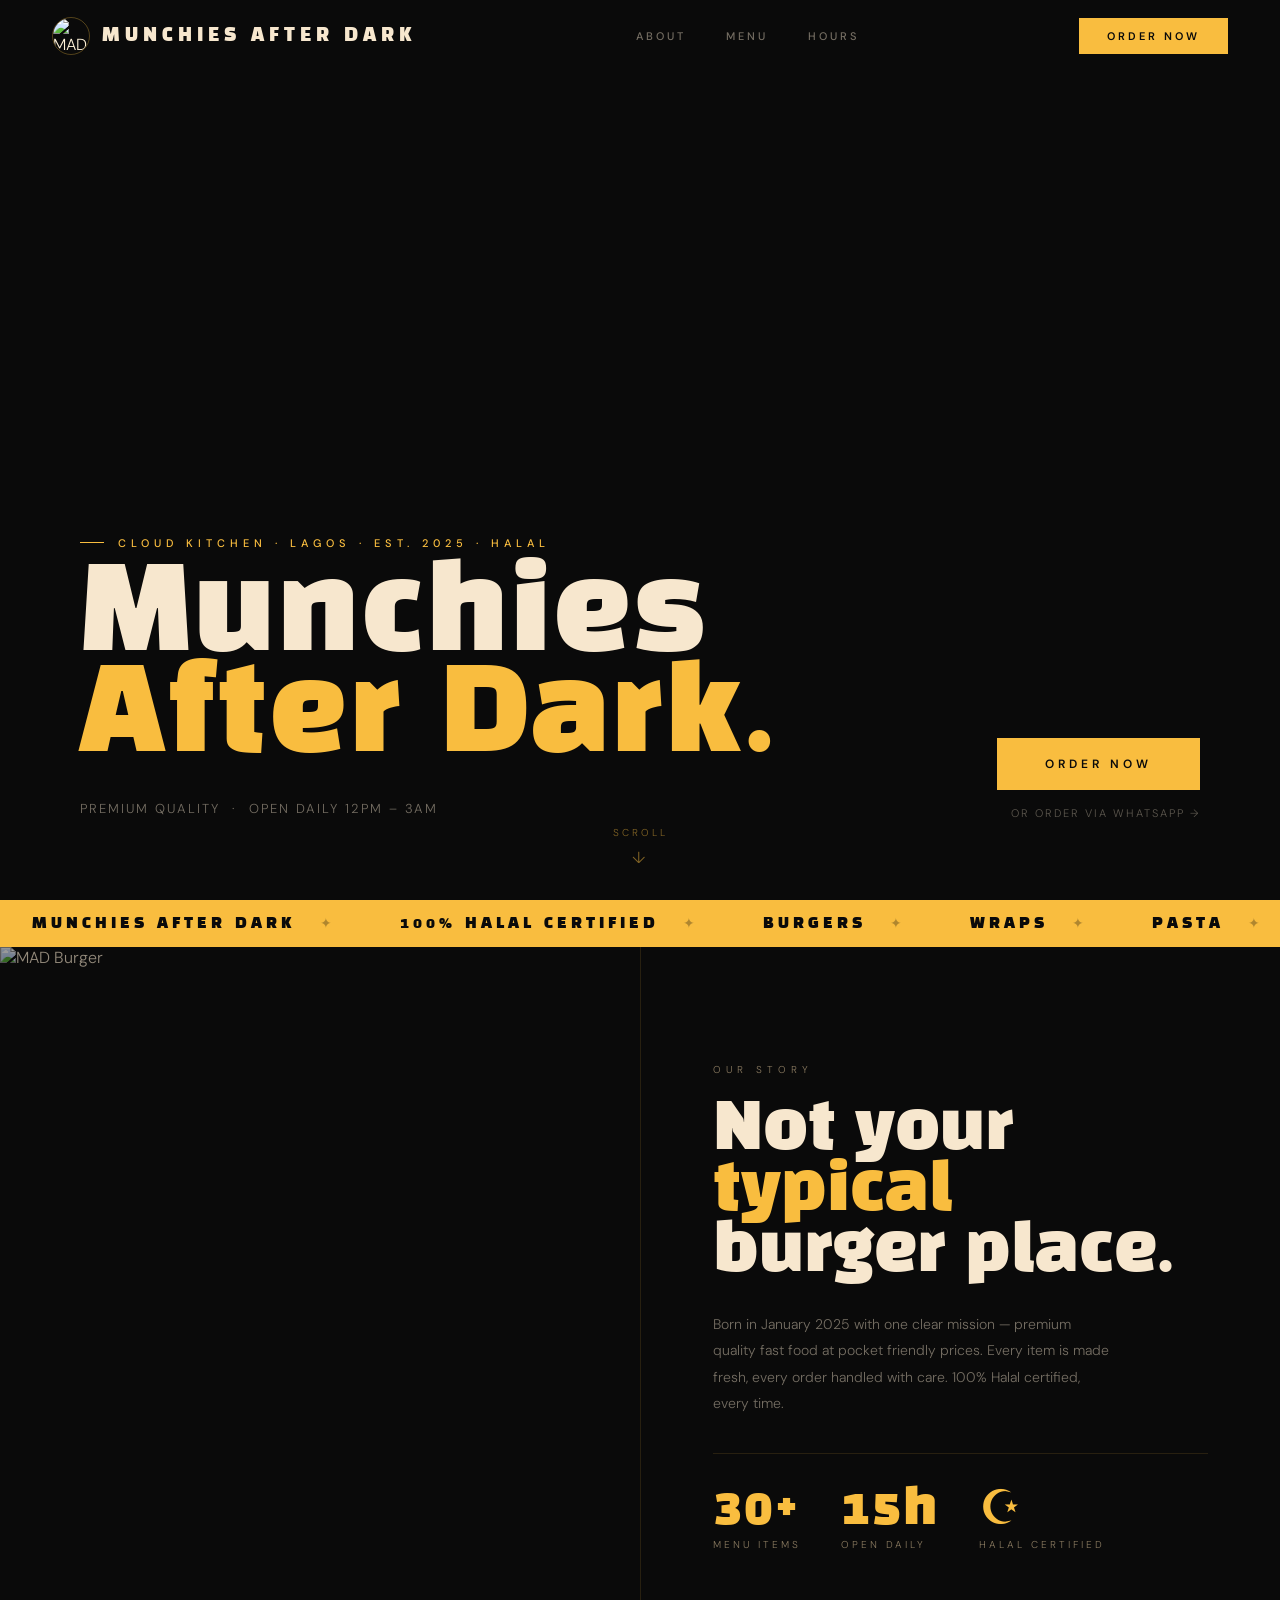
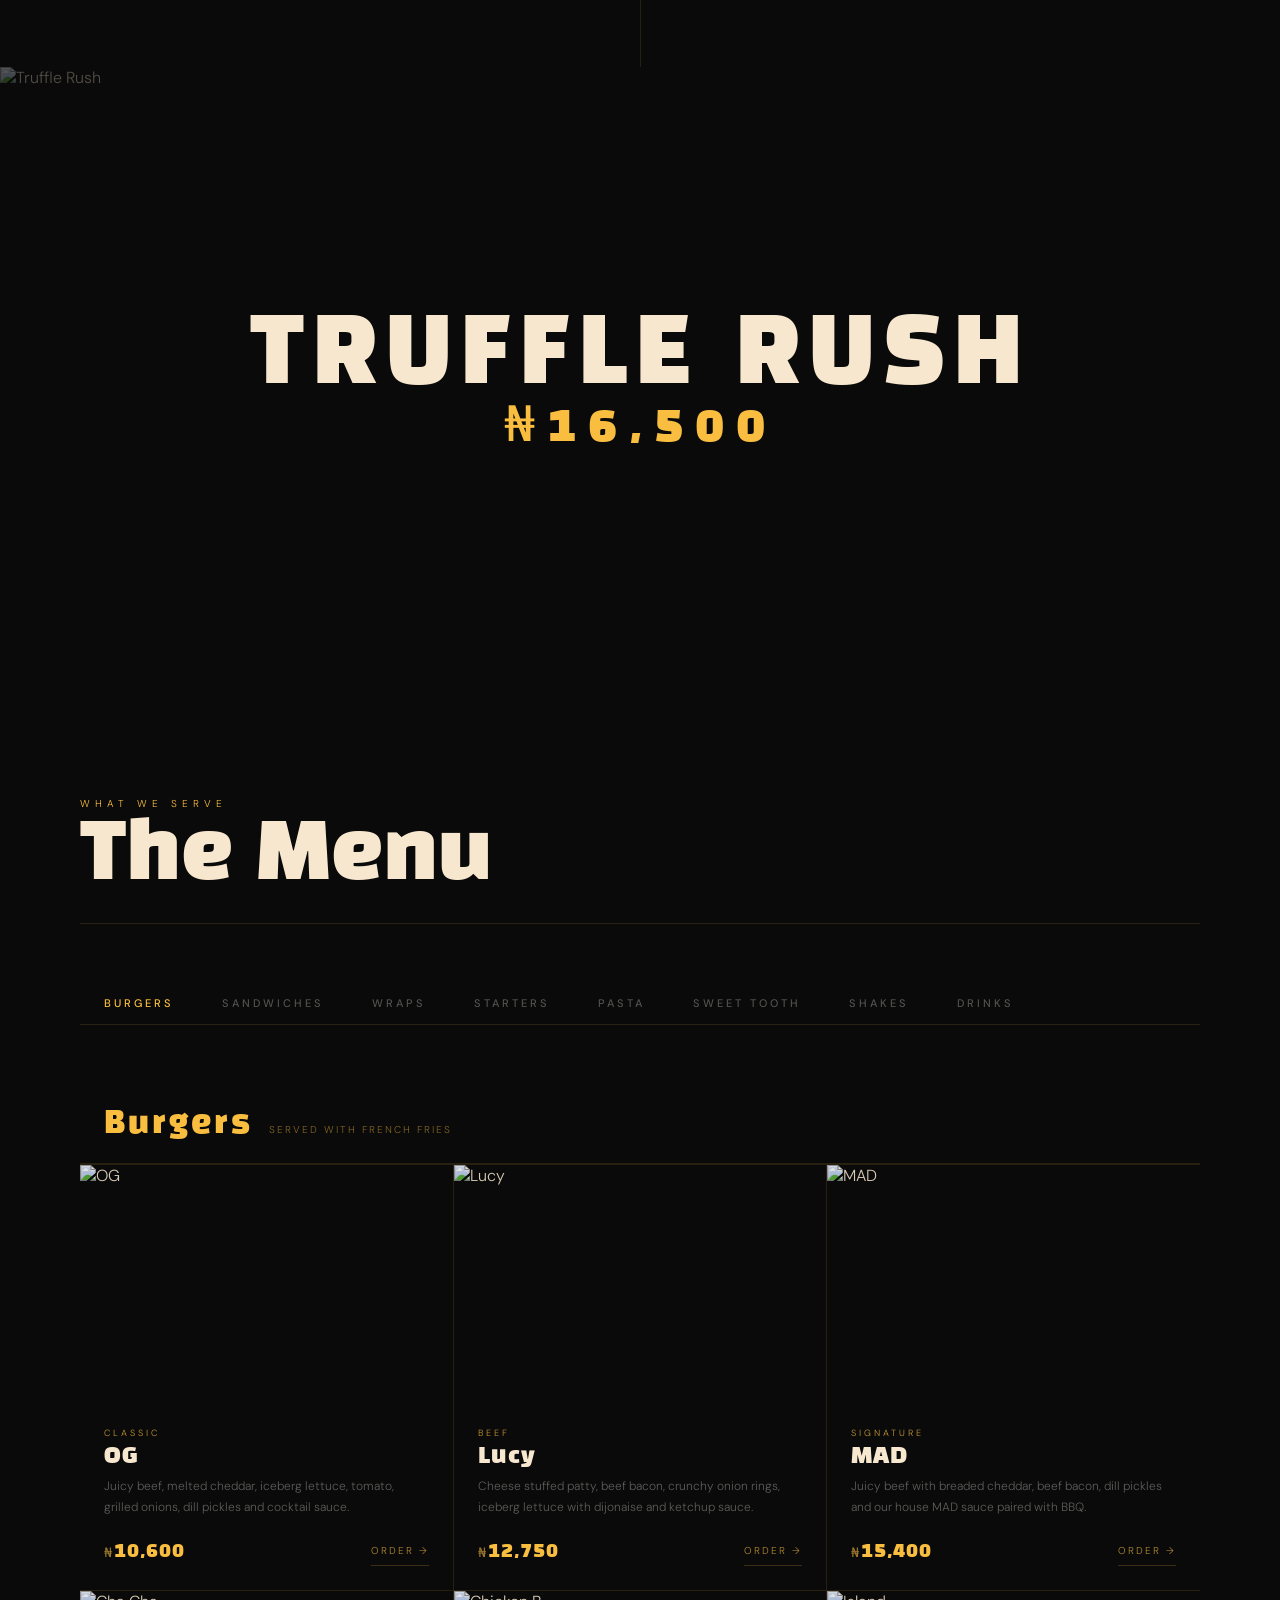
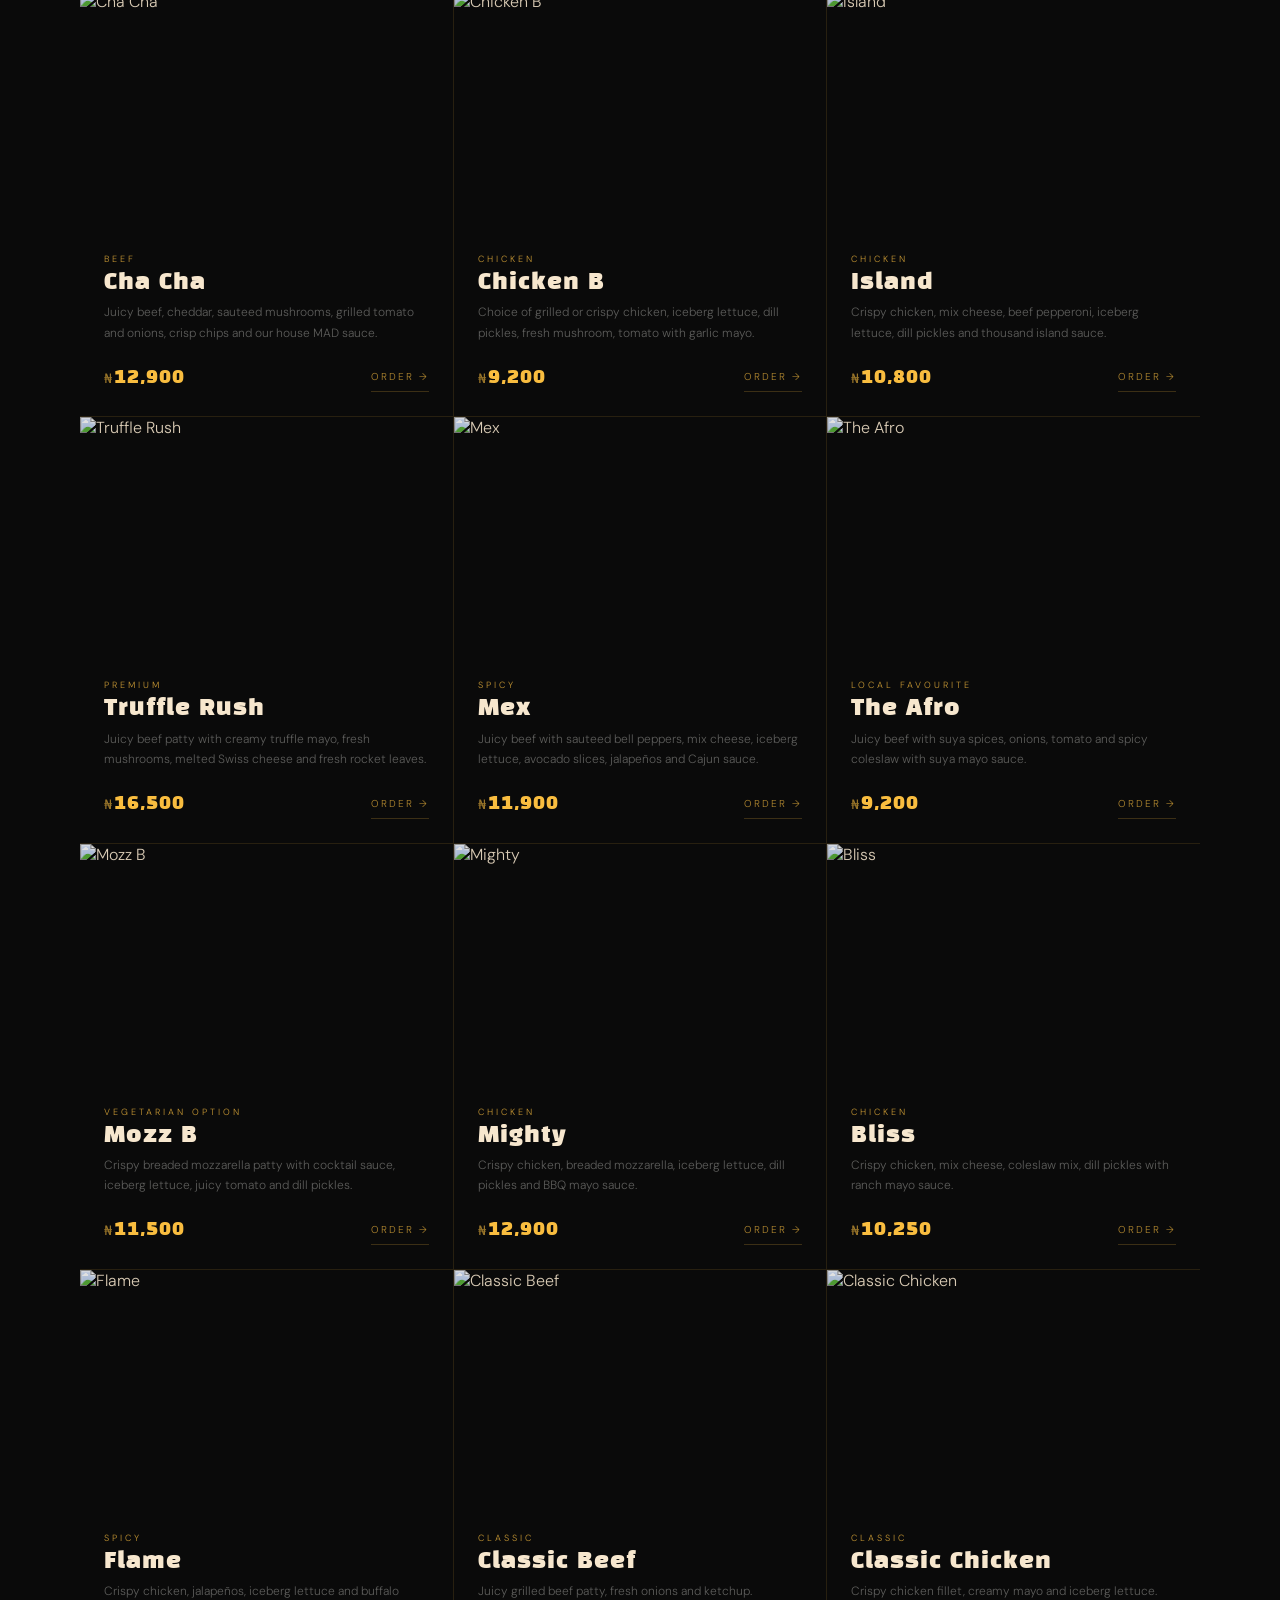
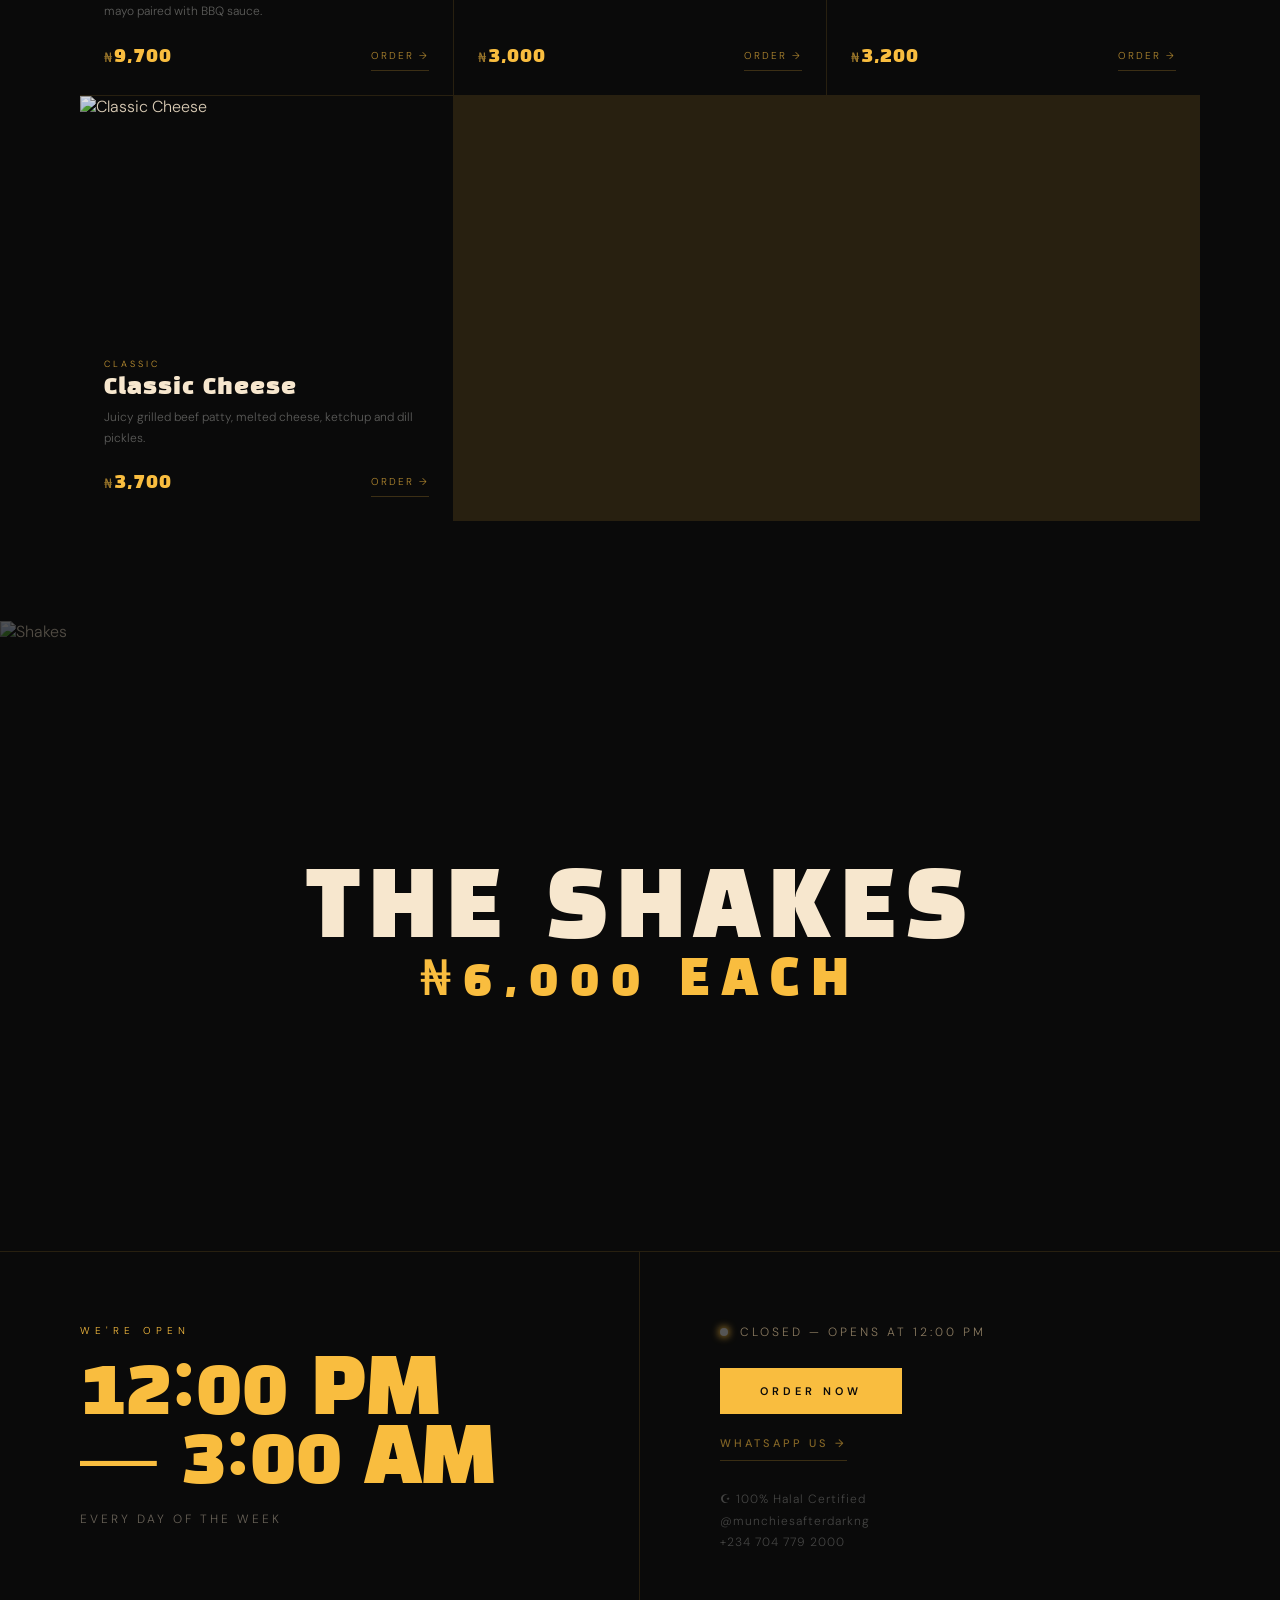
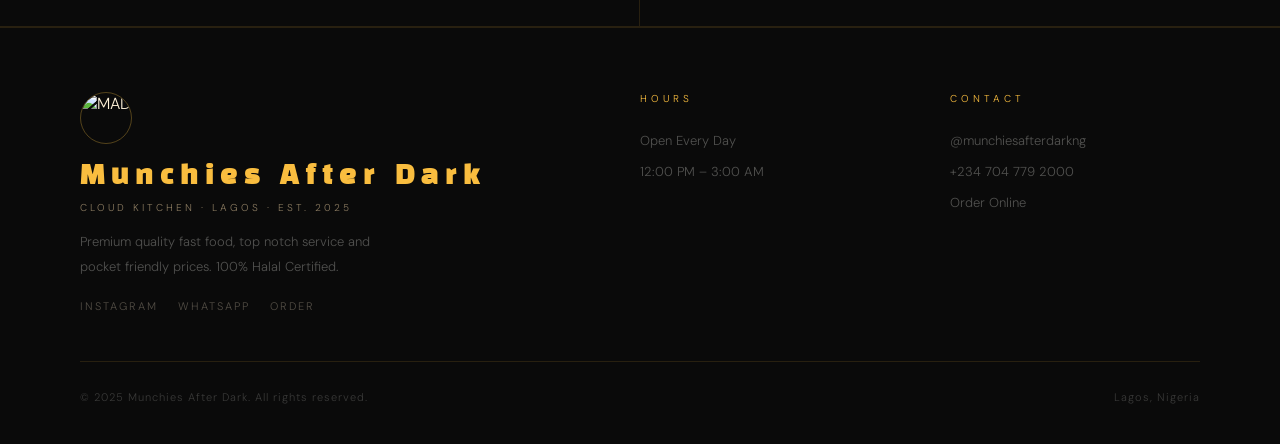
==== commit 7c2457fb: "Add files via upload" ====
--- a/index.html
+++ b/index.html
@@ -26,7 +26,7 @@
 <!-- End Facebook Pixel -->
 
 <link rel="preconnect" href="https://fonts.googleapis.com">
-<link href="https://fonts.googleapis.com/css2?family=Cormorant+Garamond:ital,wght@0,300;0,400;0,600;1,300;1,400&family=Montserrat:wght@300;400;500;600&display=swap" rel="stylesheet">
+<link href="https://fonts.googleapis.com/css2?family=Black+Han+Sans&family=DM+Sans:wght@300;400;500;600&display=swap" rel="stylesheet">
 <style>
 /* ============================================
    MAD — Munchies After Dark | Gold & Black
@@ -48,7 +48,7 @@
 body {
   background: var(--black);
   color: var(--white);
-  font-family: 'Montserrat', sans-serif;
+  font-family: 'DM Sans', sans-serif;
   font-weight: 300;
   overflow-x: hidden;
   cursor: default;
@@ -81,8 +81,8 @@
 }
 nav.scrolled .nav-logo img { filter: brightness(1.15); }
 .nav-brand {
-  font-family: 'Cormorant Garamond', serif;
-  font-size: 20px; font-weight: 600; letter-spacing: 4px;
+  font-family: 'Black Han Sans', sans-serif;
+  font-size: 18px; font-weight: 400; letter-spacing: 5px;
   text-transform: uppercase; color: var(--white);
 }
 
@@ -96,7 +96,7 @@
 
 .nav-cta {
   background: var(--gold); color: var(--black); border: none;
-  padding: 11px 28px; font-family: 'Montserrat', sans-serif;
+  padding: 11px 28px; font-family: 'DM Sans', sans-serif;
   font-size: 11px; font-weight: 600; letter-spacing: 3px; text-transform: uppercase;
   transition: background .2s, color .2s;
   display: inline-block;
@@ -115,8 +115,8 @@
 }
 .hero-bg {
   position: absolute; inset: 0;
-  background: url('images/mad.png') center/cover no-repeat;
-  filter: brightness(.45);
+  background: url('images/mad.jpg') center/cover no-repeat;
+  filter: brightness(.6);
   transform: scale(1.02);
   animation: hero-zoom 12s ease-in-out infinite alternate;
 }
@@ -126,7 +126,7 @@
 }
 .hero-overlay {
   position: absolute; inset: 0;
-  background: linear-gradient(0deg, rgba(10,10,10,.92) 0%, rgba(10,10,10,.2) 50%, transparent 100%);
+  background: linear-gradient(0deg, rgba(10,10,10,.88) 0%, rgba(10,10,10,.15) 45%, transparent 100%);
 }
 .hero-content {
   position: relative; z-index: 2;
@@ -142,12 +142,12 @@
 }
 .hero-eyebrow::before { content:''; display:block; width:24px; height:1px; background:var(--gold); }
 .hero-h1 {
-  font-family: 'Cormorant Garamond', serif;
+  font-family: 'Black Han Sans', sans-serif;
   font-size: clamp(64px, 9vw, 140px);
-  font-weight: 300; line-height: .88; letter-spacing: -1px;
+  font-weight: 400; line-height: .88; letter-spacing: 2px;
   color: var(--white); margin-bottom: 28px;
 }
-.hero-h1 em { font-style: italic; color: var(--gold); }
+.hero-h1 em { font-style: normal; color: var(--gold); }
 .hero-sub {
   font-size: 13px; color: rgba(247,231,206,.45);
   letter-spacing: 2px; text-transform: uppercase; line-height: 1.8;
@@ -155,7 +155,7 @@
 .hero-right { display: flex; flex-direction: column; align-items: flex-end; gap: 16px; }
 .hero-order-btn {
   background: var(--gold); color: var(--black); border: none;
-  padding: 18px 48px; font-family: 'Montserrat', sans-serif;
+  padding: 18px 48px; font-family: 'DM Sans', sans-serif;
   font-size: 12px; font-weight: 600; letter-spacing: 4px; text-transform: uppercase;
   transition: all .25s; display: inline-block;
 }
@@ -186,7 +186,7 @@
 }
 .ticker-inner { display: flex; animation: ticker 30s linear infinite; white-space: nowrap; }
 .tick {
-  font-family: 'Cormorant Garamond', serif;
+  font-family: 'Black Han Sans', sans-serif;
   font-size: 15px; font-weight: 400; letter-spacing: 4px;
   text-transform: uppercase; color: var(--black);
   padding: 0 32px; display: flex; align-items: center; gap: 24px;
@@ -217,11 +217,11 @@
   color: var(--grey); margin-bottom: 24px;
 }
 .about-h2 {
-  font-family: 'Cormorant Garamond', serif;
-  font-size: clamp(40px, 5vw, 72px); font-weight: 300; line-height: .95;
+  font-family: 'Black Han Sans', sans-serif;
+  font-size: clamp(40px, 5vw, 72px); font-weight: 400; line-height: .95;
   color: var(--white); margin-bottom: 28px;
 }
-.about-h2 em { font-style: italic; color: var(--gold); }
+.about-h2 em { font-style: normal; color: var(--gold); }
 .about-body {
   font-size: 14px; color: rgba(247,231,206,.45); line-height: 1.9;
   font-weight: 300; margin-bottom: 36px; max-width: 400px;
@@ -231,8 +231,8 @@
   border-top: 1px solid var(--border);
 }
 .as-n {
-  font-family: 'Cormorant Garamond', serif;
-  font-size: 48px; font-weight: 300; color: var(--gold); display: block; line-height: 1;
+  font-family: 'Black Han Sans', sans-serif;
+  font-size: 48px; font-weight: 400; color: var(--gold); display: block; line-height: 1; letter-spacing: 2px;
 }
 .as-l { font-size: 10px; letter-spacing: 3px; text-transform: uppercase; color: var(--grey); margin-top: 4px; }
 
@@ -245,8 +245,8 @@
 .menu-title-wrap { }
 .menu-label { font-size: 10px; letter-spacing: 5px; text-transform: uppercase; color: var(--gold); margin-bottom: 12px; }
 .menu-h2 {
-  font-family: 'Cormorant Garamond', serif;
-  font-size: clamp(48px, 6vw, 90px); font-weight: 300; line-height: .9; color: var(--white);
+  font-family: 'Black Han Sans', sans-serif;
+  font-size: clamp(48px, 6vw, 90px); font-weight: 400; line-height: .9; color: var(--white);
 }
 .menu-note { font-size: 12px; color: var(--gold); opacity:.7; letter-spacing: 1px; text-align: right; line-height: 1.8; }
 
@@ -258,7 +258,7 @@
 .cat-pills::-webkit-scrollbar { display: none; }
 .cp {
   background: none; border: none; border-bottom: 1px solid transparent;
-  color: rgba(245,245,240,.3); font-family: 'Montserrat', sans-serif;
+  color: rgba(245,245,240,.3); font-family: 'DM Sans', sans-serif;
   font-size: 11px; font-weight: 500; letter-spacing: 3px; text-transform: uppercase;
   padding: 12px 24px 14px; white-space: nowrap; transition: all .2s; margin-bottom: -1px;
 }
@@ -280,16 +280,16 @@
 
 .mc-img {
   width: 100%; height: 240px; object-fit: cover;
-  filter: grayscale(100%) brightness(.75);
+  filter: brightness(.88);
   transition: transform .5s ease, filter .5s ease;
   display: block;
 }
 .mc-ph {
   width: 100%; height: 240px; background: #111;
   display: flex; align-items: center; justify-content: center;
-  font-size: 56px; filter: grayscale(100%);
-}
-.mc:hover .mc-img { transform: scale(1.04); filter: grayscale(80%) brightness(.6); }
+  font-size: 56px;
+}
+.mc:hover .mc-img { transform: scale(1.04); filter: brightness(.72); }
 
 .mc-body { padding: 22px 24px 24px; }
 .mc-tag {
@@ -297,8 +297,8 @@
   color: var(--gold); opacity:.8; margin-bottom: 6px; display: block;
 }
 .mc-name {
-  font-family: 'Cormorant Garamond', serif;
-  font-size: 26px; font-weight: 400; color: var(--white); margin-bottom: 7px; line-height: 1.1;
+  font-family: 'Black Han Sans', sans-serif;
+  font-size: 22px; font-weight: 400; color: var(--white); margin-bottom: 7px; line-height: 1.1; letter-spacing: 1px;
 }
 .mc-desc {
   font-size: 12px; color: rgba(245,245,240,.35);
@@ -306,8 +306,8 @@
 }
 .mc-foot { display: flex; justify-content: space-between; align-items: center; }
 .mc-price {
-  font-family: 'Cormorant Garamond', serif;
-  font-size: 22px; font-weight: 400; color: var(--gold);
+  font-family: 'Black Han Sans', sans-serif;
+  font-size: 20px; font-weight: 400; color: var(--gold); letter-spacing: 1px;
 }
 .mc-price span { font-size: 13px; color: var(--gold); opacity:.6; margin-right: 1px; }
 .mc-order {
@@ -325,8 +325,8 @@
   display: flex; align-items: baseline; gap: 16px;
 }
 .csh-name {
-  font-family: 'Cormorant Garamond', serif;
-  font-size: 32px; font-weight: 300; color: var(--gold); letter-spacing: 1px;
+  font-family: 'Black Han Sans', sans-serif;
+  font-size: 30px; font-weight: 400; color: var(--gold); letter-spacing: 3px;
 }
 .csh-note { font-size: 10px; letter-spacing: 2px; text-transform: uppercase; color: rgba(249,189,63,.5); }
 
@@ -349,12 +349,12 @@
   background: rgba(10,10,10,.3);
 }
 .photo-break-text {
-  font-family: 'Cormorant Garamond', serif;
-  font-size: clamp(48px,7vw,110px); font-weight: 300;
+  font-family: 'Black Han Sans', sans-serif;
+  font-size: clamp(48px,7vw,110px); font-weight: 400;
   letter-spacing: 8px; text-transform: uppercase;
   color: var(--white); text-align: center; line-height: 1;
 }
-.photo-break-text em { font-style: italic; color: var(--gold); display: block; font-size: .55em; letter-spacing: 12px; }
+.photo-break-text em { font-style: normal; color: var(--gold); display: block; font-size: .55em; letter-spacing: 12px; }
 
 /* ============ HOURS ============ */
 .hours-section {
@@ -366,8 +366,8 @@
 }
 .hs-label { font-size: 10px; letter-spacing: 5px; text-transform: uppercase; color: var(--gold); margin-bottom: 20px; }
 .hs-time {
-  font-family: 'Cormorant Garamond', serif;
-  font-size: clamp(40px, 6vw, 80px); font-weight: 300; line-height: .9; color: var(--gold);
+  font-family: 'Black Han Sans', sans-serif;
+  font-size: clamp(40px, 6vw, 80px); font-weight: 400; line-height: .9; color: var(--gold);
 }
 .hs-days { font-size: 12px; color: rgba(247,231,206,.4); letter-spacing: 3px; text-transform: uppercase; margin-top: 16px; }
 .hs-right {
@@ -386,14 +386,14 @@
 .hs-ctas { display: flex; flex-direction: column; gap: 12px; }
 .hs-btn {
   background: var(--gold); color: var(--black); border: none;
-  padding: 16px 40px; font-family: 'Montserrat', sans-serif;
+  padding: 16px 40px; font-family: 'DM Sans', sans-serif;
   font-size: 11px; font-weight: 600; letter-spacing: 4px; text-transform: uppercase;
   transition: all .2s; display: inline-block; width: fit-content;
 }
 .hs-btn:hover { background: var(--white); color: var(--black); }
 .hs-btn-ghost {
   background: none; color: rgba(249,189,63,.5); border: none;
-  padding: 10px 0; font-family: 'Montserrat', sans-serif;
+  padding: 10px 0; font-family: 'DM Sans', sans-serif;
   font-size: 11px; font-weight: 500; letter-spacing: 3px; text-transform: uppercase;
   border-bottom: 1px solid rgba(249,189,63,.2); display: inline-block; width: fit-content;
   transition: all .2s;
@@ -411,8 +411,8 @@
 }
 .ft-brand img { width: 52px; height: 52px; border-radius: 50%; object-fit: cover; filter: brightness(1.05); margin-bottom: 16px; border: 1px solid rgba(249,189,63,.3); }
 .ft-brand-name {
-  font-family: 'Cormorant Garamond', serif;
-  font-size: 28px; font-weight: 400; letter-spacing: 4px; color: var(--gold); margin-bottom: 8px;
+  font-family: 'Black Han Sans', sans-serif;
+  font-size: 26px; font-weight: 400; letter-spacing: 6px; color: var(--gold); margin-bottom: 8px;
 }
 .ft-brand-sub { font-size: 10px; letter-spacing: 3px; text-transform: uppercase; color: var(--grey); margin-bottom: 16px; display: block; }
 .ft-brand-desc { font-size: 13px; color: rgba(245,245,240,.3); line-height: 1.9; font-weight: 300; max-width: 300px; }
@@ -435,7 +435,7 @@
   transition: left .32s cubic-bezier(.4,0,.2,1);
 }
 .mob-drawer.on { left: 0; }
-.mob-drawer img { width: 48px; height: 48px; border-radius: 50%; object-fit: cover; filter: grayscale(100%); margin-bottom: 32px; }
+.mob-drawer img { width: 48px; height: 48px; border-radius: 50%; object-fit: cover; filter: brightness(1.05); margin-bottom: 32px; }
 .mob-drawer a {
   font-size: 13px; letter-spacing: 3px; text-transform: uppercase; font-weight: 500;
   color: rgba(245,245,240,.4); padding: 16px 0; border-bottom: 1px solid var(--border);
@@ -445,7 +445,7 @@
 .mob-x { position: absolute; top: 20px; right: 20px; background: none; border: none; color: rgba(245,245,240,.4); font-size: 20px; }
 .mob-order {
   margin-top: 28px; background: var(--gold); color: var(--black); border: none;
-  padding: 14px; font-family: 'Montserrat', sans-serif; font-size: 11px;
+  padding: 14px; font-family: 'DM Sans', sans-serif; font-size: 11px;
   font-weight: 600; letter-spacing: 3px; text-transform: uppercase; display: block; text-align: center;
 }
 
@@ -489,8 +489,7 @@
     <a href="#about">About</a>
     <a href="#menu">Menu</a>
     <a href="#hours">Hours</a>
-    <a href="https://www.instagram.com/munchiesafterdarkng" target="_blank">Instagram</a>
-  </div>
+    </div>
   <a class="nav-cta" href="https://munchies-after-dark.daash.restaurant/1" target="_blank">Order Now</a>
   <button class="hamburger" onclick="openDrawer()">☰</button>
 </nav>
@@ -598,7 +597,7 @@
       <div class="menu-label">What We Serve</div>
       <div class="menu-h2">The Menu</div>
     </div>
-    <div class="menu-note">☪ 100% Halal &nbsp;·&nbsp; All burgers &amp; sandwiches<br>served with French fries</div>
+    
   </div>
 
   <div class="cat-pills" id="catPills">
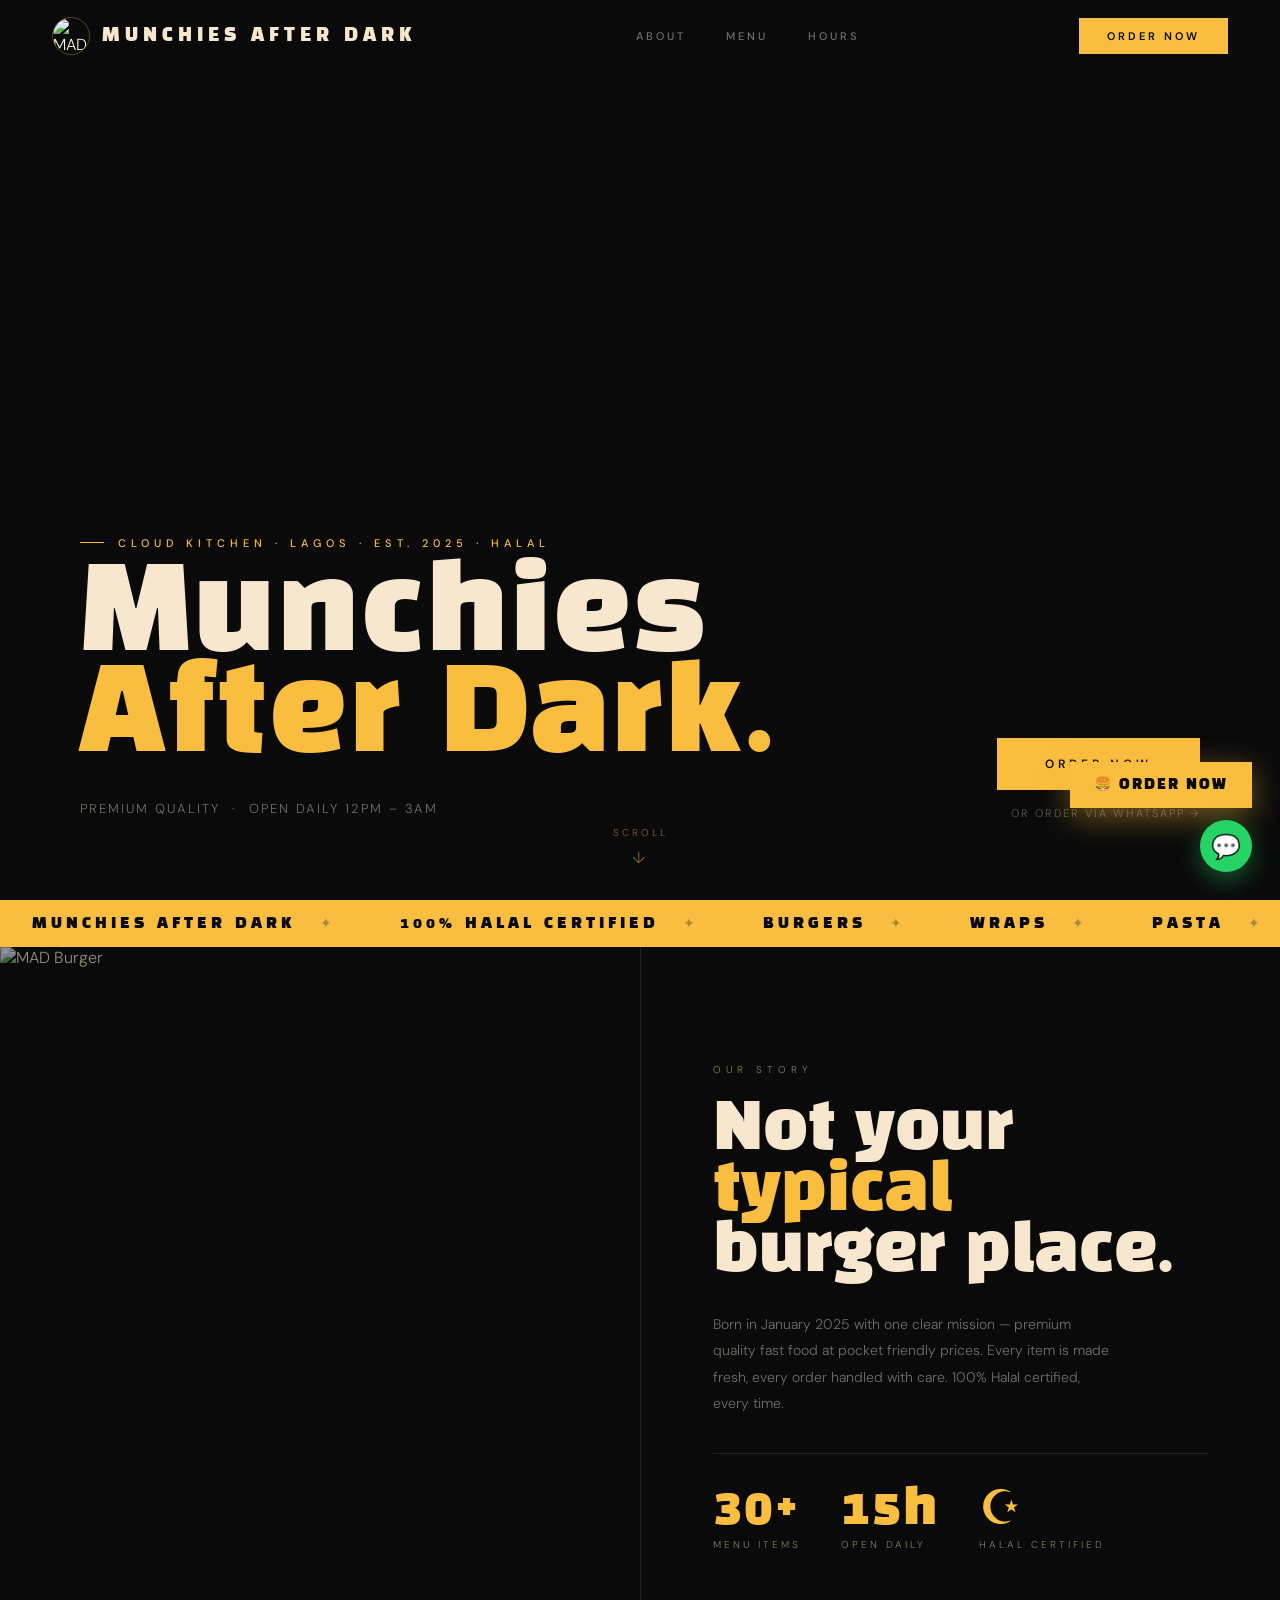
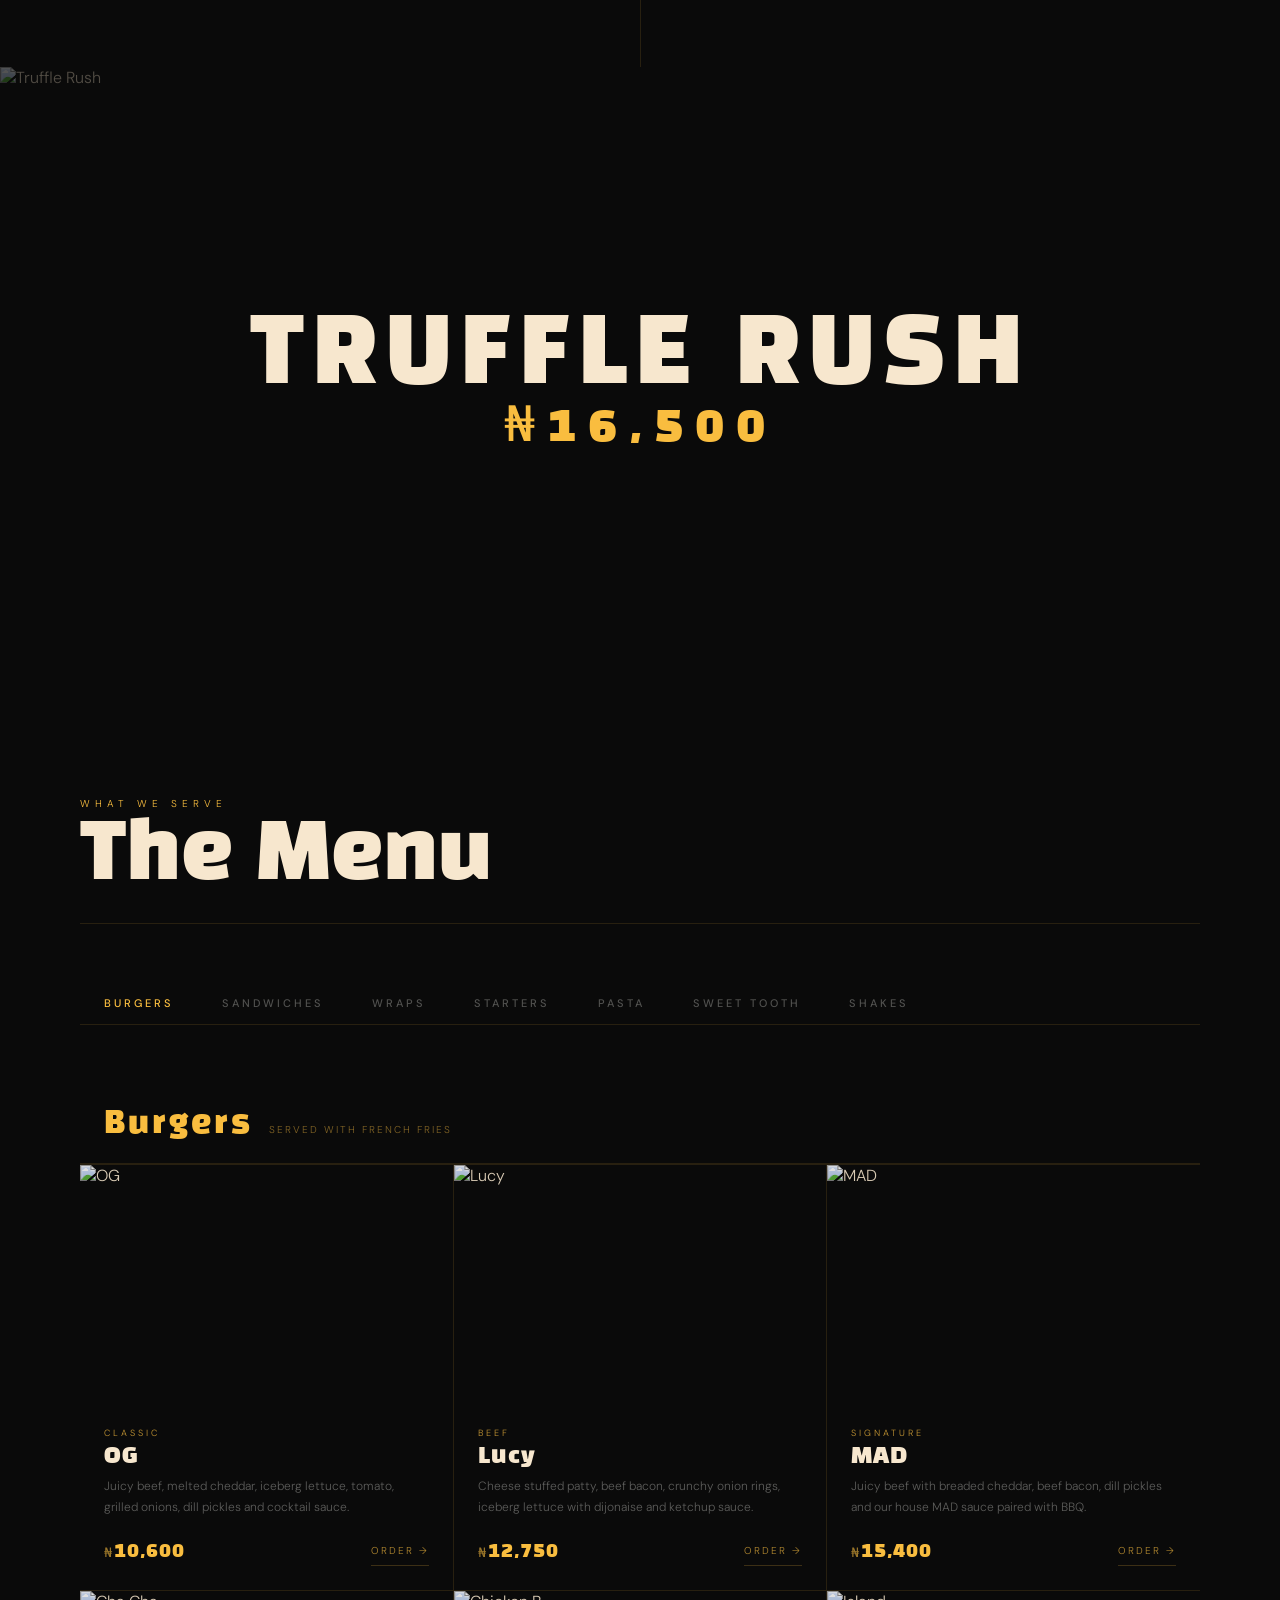
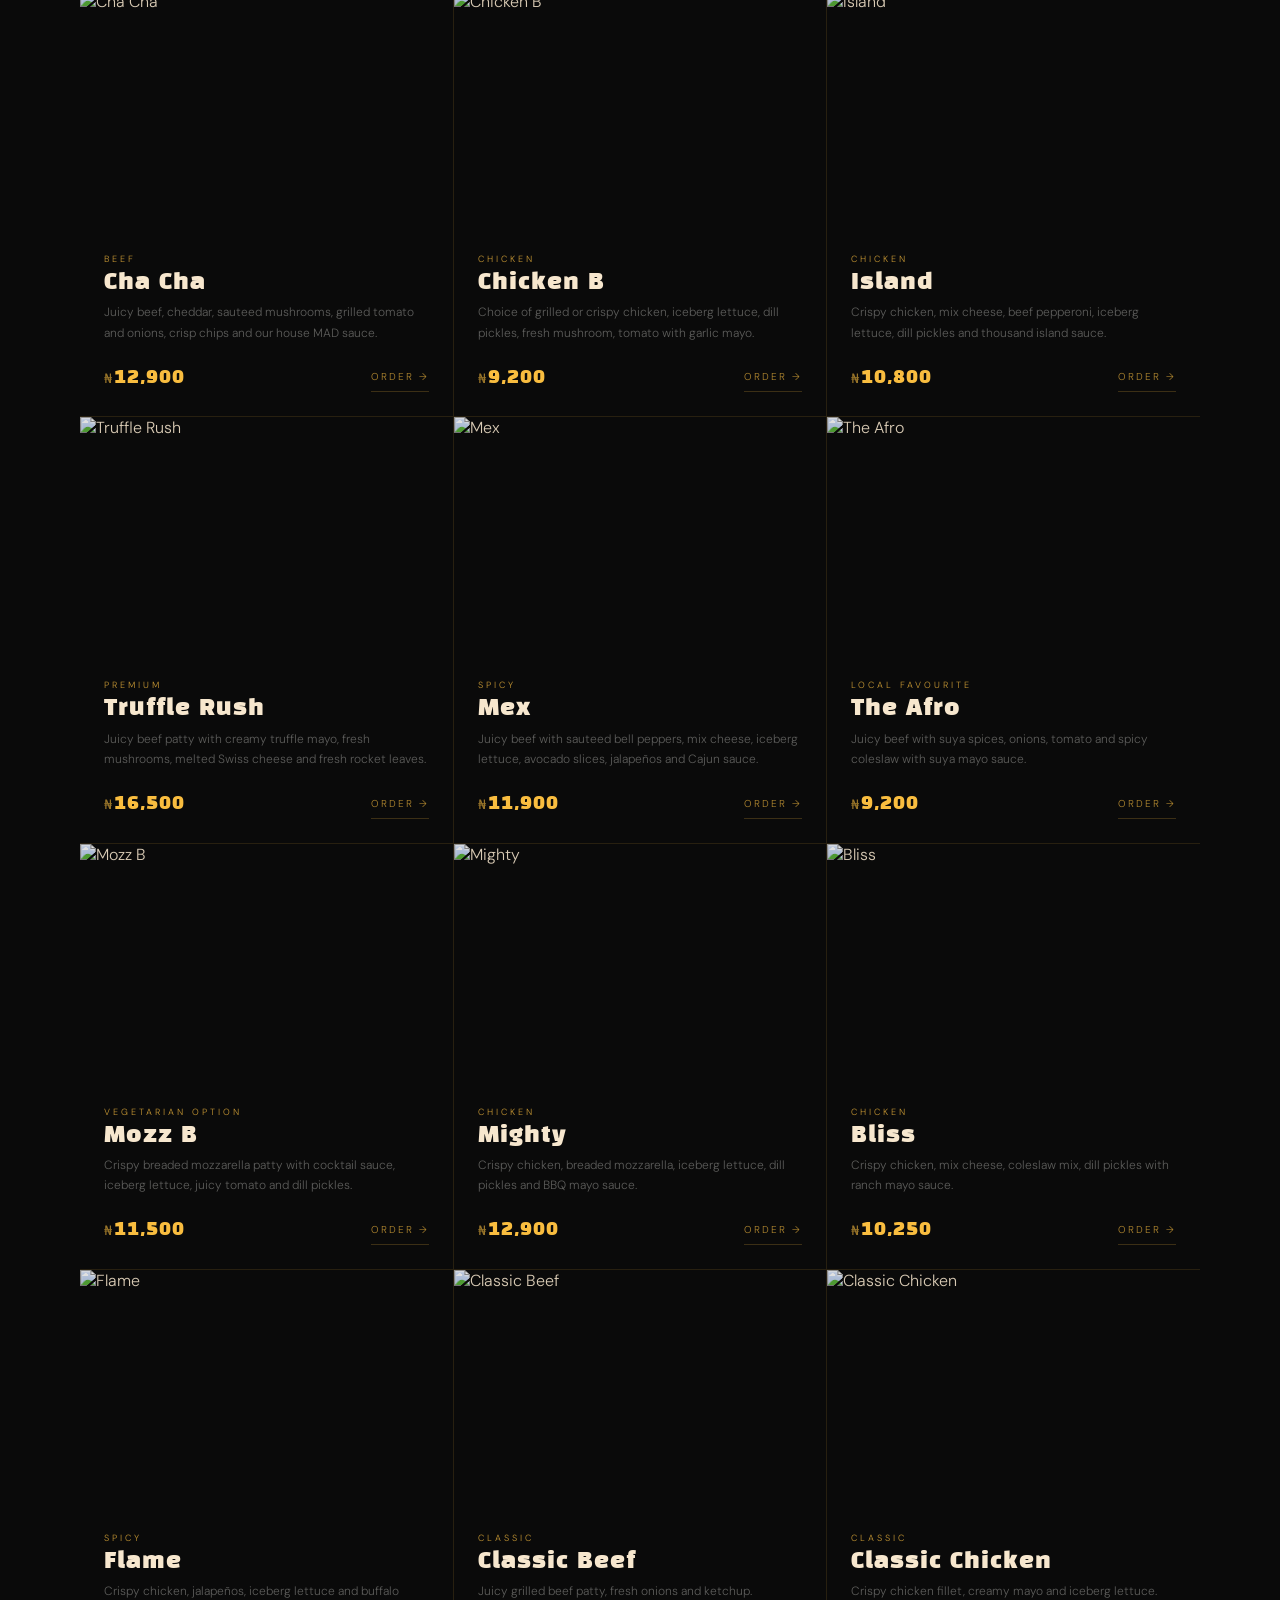
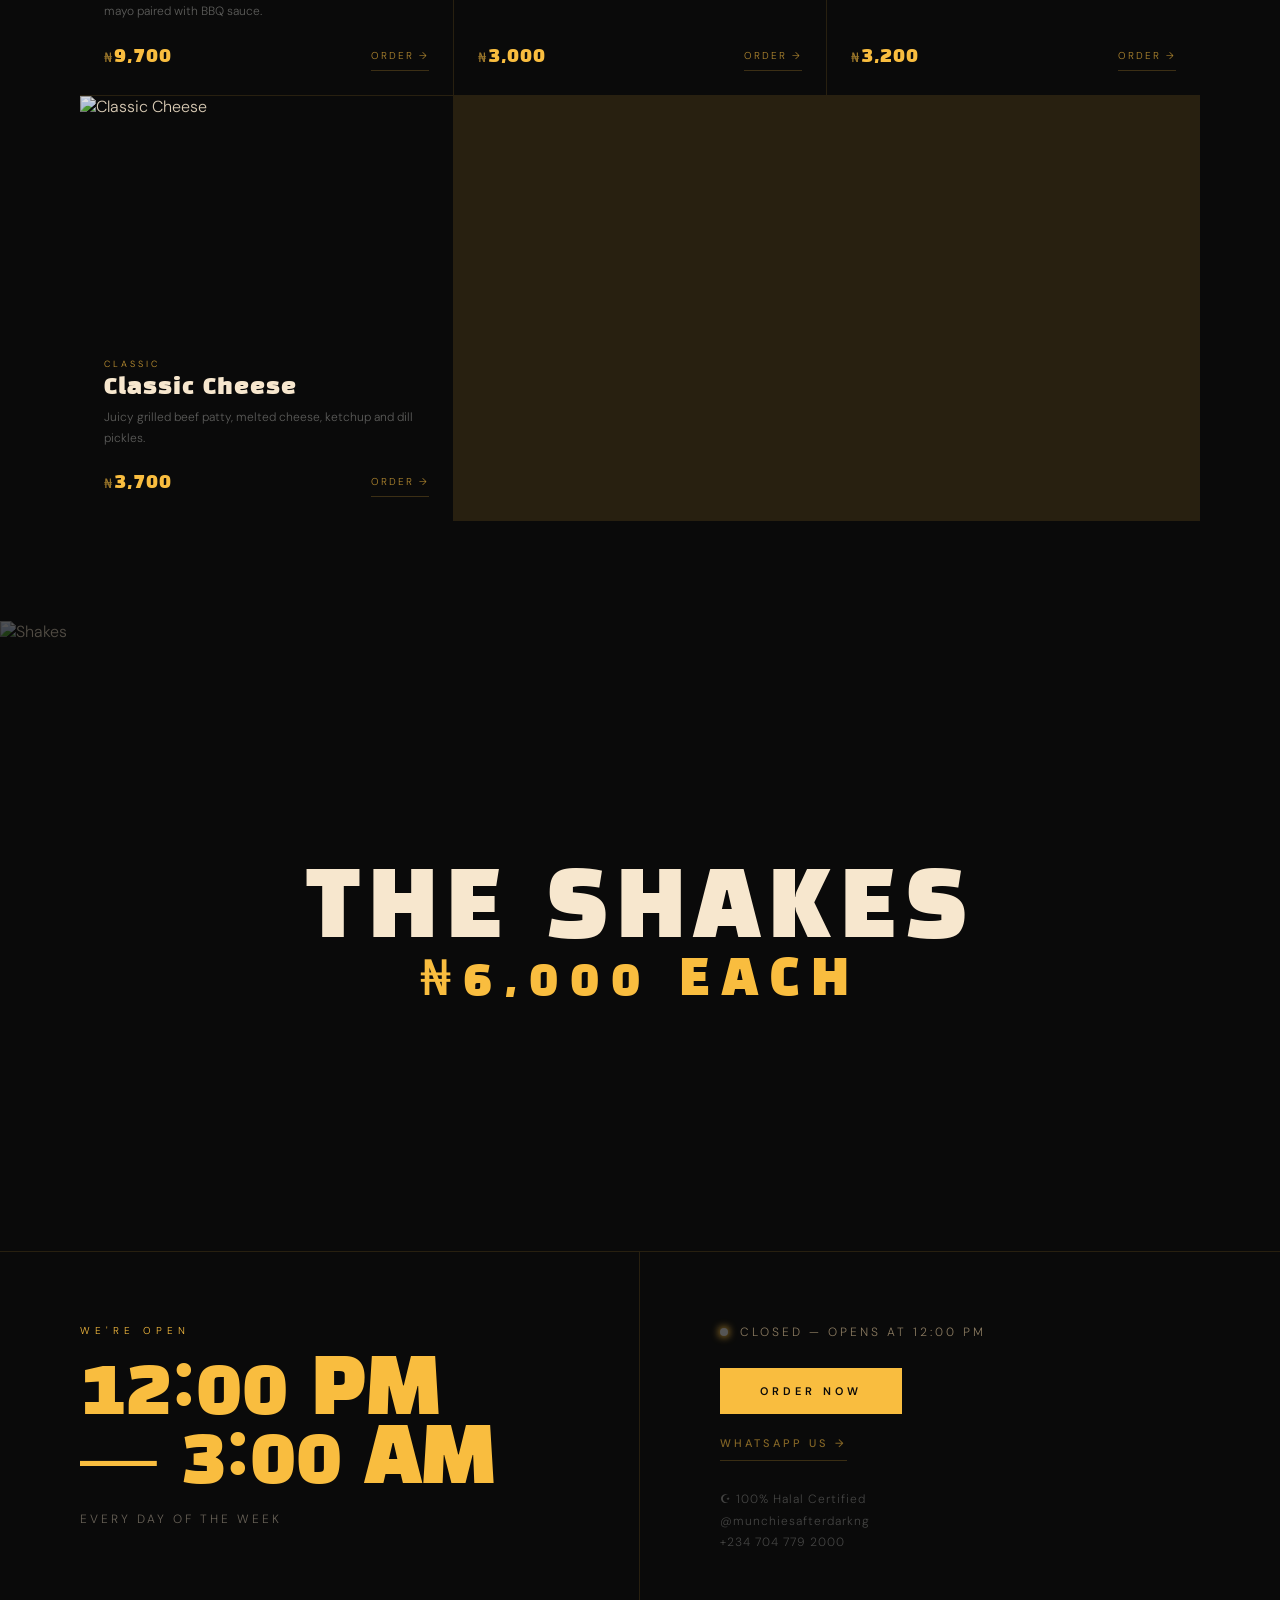
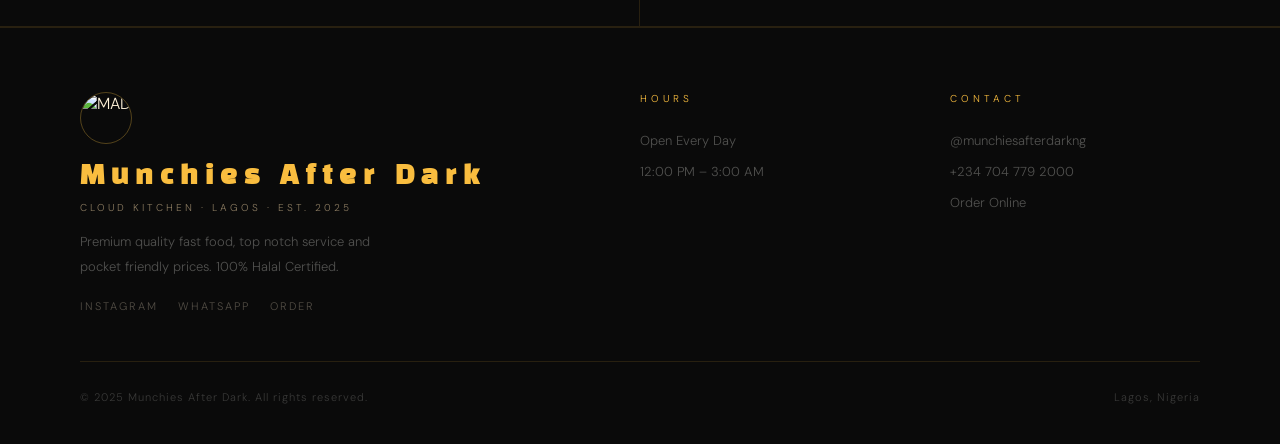
==== commit 79ee428f: "Add files via upload" ====
--- a/index.html
+++ b/index.html
@@ -3,8 +3,67 @@
 <head>
 <meta charset="UTF-8">
 <meta name="viewport" content="width=device-width, initial-scale=1.0">
-<title>Munchies After Dark</title>
-<meta name="description" content="Premium quality fast food. Open daily 12PM – 3AM. Lagos, Nigeria.">
+<title>MAD — Munchies After Dark | Best Burgers in Lagos</title>
+
+<!-- SEO Meta Tags -->
+<meta name="description" content="Munchies After Dark (MAD) — Premium quality burgers, wraps, pasta and desserts. Cloud kitchen in Lagos. 100% Halal certified. Order online, open daily 12PM–3AM.">
+<meta name="keywords" content="best burgers Lagos, cloud kitchen Lagos, halal burgers Lagos, MAD Lagos, Munchies After Dark, burgers delivery Lagos, late night food Lagos, online food order Lagos, halal food Lagos, wraps Lagos, pasta Lagos">
+<meta name="author" content="Munchies After Dark">
+<meta name="robots" content="index, follow">
+<meta name="theme-color" content="#f9bd3f">
+
+<!-- Open Graph / Social Sharing -->
+<meta property="og:type" content="restaurant">
+<meta property="og:url" content="https://madlagos.com">
+<meta property="og:title" content="MAD — Munchies After Dark | Best Burgers in Lagos">
+<meta property="og:description" content="Premium quality burgers, wraps, pasta & desserts. Cloud kitchen Lagos. 100% Halal. Open daily 12PM–3AM. Order online now.">
+<meta property="og:image" content="https://madlagos.com/images/mad.jpg">
+<meta property="og:site_name" content="Munchies After Dark">
+<meta property="og:locale" content="en_NG">
+
+<!-- Twitter Card -->
+<meta name="twitter:card" content="summary_large_image">
+<meta name="twitter:title" content="MAD — Munchies After Dark | Best Burgers in Lagos">
+<meta name="twitter:description" content="Premium burgers, wraps & more. Lagos cloud kitchen. 100% Halal. Open daily 12PM–3AM.">
+<meta name="twitter:image" content="https://madlagos.com/images/mad.jpg">
+
+<!-- Canonical -->
+<link rel="canonical" href="https://madlagos.com">
+
+<!-- Structured Data / Schema -->
+<script type="application/ld+json">
+{
+  "@context": "https://schema.org",
+  "@type": "Restaurant",
+  "name": "Munchies After Dark",
+  "alternateName": "MAD Lagos",
+  "url": "https://madlagos.com",
+  "logo": "https://madlagos.com/images/logo.png",
+  "image": "https://madlagos.com/images/mad.jpg",
+  "description": "Premium quality fast food cloud kitchen in Lagos. Burgers, wraps, pasta and desserts. 100% Halal certified.",
+  "servesCuisine": ["Burgers", "Fast Food", "American", "Wraps", "Pasta"],
+  "priceRange": "₦₦",
+  "telephone": "+2347047792000",
+  "address": {
+    "@type": "PostalAddress",
+    "addressLocality": "Lagos",
+    "addressCountry": "NG"
+  },
+  "openingHoursSpecification": {
+    "@type": "OpeningHoursSpecification",
+    "dayOfWeek": ["Monday","Tuesday","Wednesday","Thursday","Friday","Saturday","Sunday"],
+    "opens": "12:00",
+    "closes": "03:00"
+  },
+  "hasMenu": "https://madlagos.com/#menu",
+  "sameAs": [
+    "https://www.instagram.com/munchiesafterdarkng"
+  ],
+  "acceptsReservations": false,
+  "menu": "https://madlagos.com/#menu"
+}
+</script>
+
 <meta property="og:title" content="Munchies After Dark">
 <meta property="og:description" content="Premium burgers, wraps & more. Open daily 12PM – 3AM.">
 <meta property="og:image" content="images/mad.png">
@@ -608,7 +667,7 @@
     <button class="cp" onclick="filterCat('pasta',this)">Pasta</button>
     <button class="cp" onclick="filterCat('sweet',this)">Sweet Tooth</button>
     <button class="cp" onclick="filterCat('shakes',this)">Shakes</button>
-    <button class="cp" onclick="filterCat('drinks',this)">Drinks</button>
+    
   </div>
 
   <div class="menu-grid-wrapper">
@@ -635,7 +694,7 @@
 
       <div class="mc visible" data-cat="burgers"><img class="mc-img" src="images/afro.jpg" alt="The Afro"><div class="mc-body"><span class="mc-tag">Local Favourite</span><div class="mc-name">The Afro</div><div class="mc-desc">Juicy beef with suya spices, onions, tomato and spicy coleslaw with suya mayo sauce.</div><div class="mc-foot"><div class="mc-price"><span>₦</span>9,200</div><a class="mc-order" href="https://munchies-after-dark.daash.restaurant/1" target="_blank">Order →</a></div></div></div>
 
-      <div class="mc visible" data-cat="burgers"><img class="mc-img" src="images/mighty.jpg" alt="Mozz B"><div class="mc-body"><span class="mc-tag">Vegetarian Option</span><div class="mc-name">Mozz B</div><div class="mc-desc">Crispy breaded mozzarella patty with cocktail sauce, iceberg lettuce, juicy tomato and dill pickles.</div><div class="mc-foot"><div class="mc-price"><span>₦</span>11,500</div><a class="mc-order" href="https://munchies-after-dark.daash.restaurant/1" target="_blank">Order →</a></div></div></div>
+      <div class="mc visible" data-cat="burgers"><img class="mc-img" src="images/mozz_b.jpg" alt="Mozz B"><div class="mc-body"><span class="mc-tag">Vegetarian Option</span><div class="mc-name">Mozz B</div><div class="mc-desc">Crispy breaded mozzarella patty with cocktail sauce, iceberg lettuce, juicy tomato and dill pickles.</div><div class="mc-foot"><div class="mc-price"><span>₦</span>11,500</div><a class="mc-order" href="https://munchies-after-dark.daash.restaurant/1" target="_blank">Order →</a></div></div></div>
 
       <div class="mc visible" data-cat="burgers"><img class="mc-img" src="images/mighty.jpg" alt="Mighty"><div class="mc-body"><span class="mc-tag">Chicken</span><div class="mc-name">Mighty</div><div class="mc-desc">Crispy chicken, breaded mozzarella, iceberg lettuce, dill pickles and BBQ mayo sauce.</div><div class="mc-foot"><div class="mc-price"><span>₦</span>12,900</div><a class="mc-order" href="https://munchies-after-dark.daash.restaurant/1" target="_blank">Order →</a></div></div></div>
 
@@ -690,11 +749,7 @@
       <div class="mc" data-cat="shakes"><img class="mc-img" src="images/shake_straw.jpg" alt="Strawberry Splash"><div class="mc-body"><span class="mc-tag">Shake</span><div class="mc-name">Strawberry Splash</div><div class="mc-desc">Fresh and fruity strawberry milkshake.</div><div class="mc-foot"><div class="mc-price"><span>₦</span>6,000</div><a class="mc-order" href="https://munchies-after-dark.daash.restaurant/1" target="_blank">Order →</a></div></div></div>
       <div class="mc" data-cat="shakes"><img class="mc-img" src="images/shake_choc.jpg" alt="MAD Chocolate"><div class="mc-body"><span class="mc-tag">Popular</span><div class="mc-name">MAD Chocolate</div><div class="mc-desc">Rich and indulgent chocolate milkshake.</div><div class="mc-foot"><div class="mc-price"><span>₦</span>6,000</div><a class="mc-order" href="https://munchies-after-dark.daash.restaurant/1" target="_blank">Order →</a></div></div></div>
 
-      <!-- DRINKS -->
-      <div class="cat-sec-head" data-cat="drinks"><span class="csh-name">Cold Beverages</span></div>
-      <div class="mc" data-cat="drinks"><div class="mc-ph">🥤</div><div class="mc-body"><span class="mc-tag">Drink</span><div class="mc-name">Soft Drink</div><div class="mc-desc">Ask your delivery rider for available options.</div><div class="mc-foot"><div class="mc-price"><span>₦</span>1,200</div><a class="mc-order" href="https://munchies-after-dark.daash.restaurant/1" target="_blank">Order →</a></div></div></div>
-      <div class="mc" data-cat="drinks"><div class="mc-ph">🍊</div><div class="mc-body"><span class="mc-tag">Drink</span><div class="mc-name">Five Alive</div><div class="mc-desc">Refreshing Five Alive juice drink.</div><div class="mc-foot"><div class="mc-price"><span>₦</span>1,200</div><a class="mc-order" href="https://munchies-after-dark.daash.restaurant/1" target="_blank">Order →</a></div></div></div>
-      <div class="mc" data-cat="drinks"><div class="mc-ph">💧</div><div class="mc-body"><span class="mc-tag">Drink</span><div class="mc-name">Water</div><div class="mc-desc">Still bottled water.</div><div class="mc-foot"><div class="mc-price"><span>₦</span>900</div><a class="mc-order" href="https://munchies-after-dark.daash.restaurant/1" target="_blank">Order →</a></div></div></div>
+      
 
     </div>
   </div>
@@ -833,5 +888,59 @@
   document.getElementById('overlay').classList.remove('on');
 }
 </script>
+
+<!-- FLOATING ORDER BUTTON -->
+<div style="
+  position: fixed;
+  bottom: 28px;
+  right: 28px;
+  z-index: 8000;
+  display: flex;
+  flex-direction: column;
+  align-items: flex-end;
+  gap: 12px;
+">
+  <a href="https://munchies-after-dark.daash.restaurant/1" target="_blank"
+    onclick="fbq('track','InitiateCheckout')"
+    style="
+      background: var(--gold);
+      color: var(--black);
+      padding: 14px 24px;
+      font-family: 'Black Han Sans', sans-serif;
+      font-size: 14px;
+      letter-spacing: 2px;
+      text-transform: uppercase;
+      text-decoration: none;
+      display: flex;
+      align-items: center;
+      gap: 8px;
+      box-shadow: 0 8px 32px rgba(249,189,63,.45);
+      transition: all .2s;
+      white-space: nowrap;
+    "
+    onmouseover="this.style.background='#fff'"
+    onmouseout="this.style.background='var(--gold)'"
+  >🍔 Order Now</a>
+  <a href="https://wa.me/2347047792000" target="_blank"
+    style="
+      background: #25D366;
+      color: white;
+      width: 52px;
+      height: 52px;
+      border-radius: 50%;
+      display: flex;
+      align-items: center;
+      justify-content: center;
+      font-size: 24px;
+      box-shadow: 0 8px 24px rgba(37,211,102,.4);
+      transition: transform .2s;
+      text-decoration: none;
+    "
+    onmouseover="this.style.transform='scale(1.1)'"
+    onmouseout="this.style.transform='scale(1)'"
+    title="Order via WhatsApp"
+  >💬</a>
+</div>
+
 </body>
 </html>
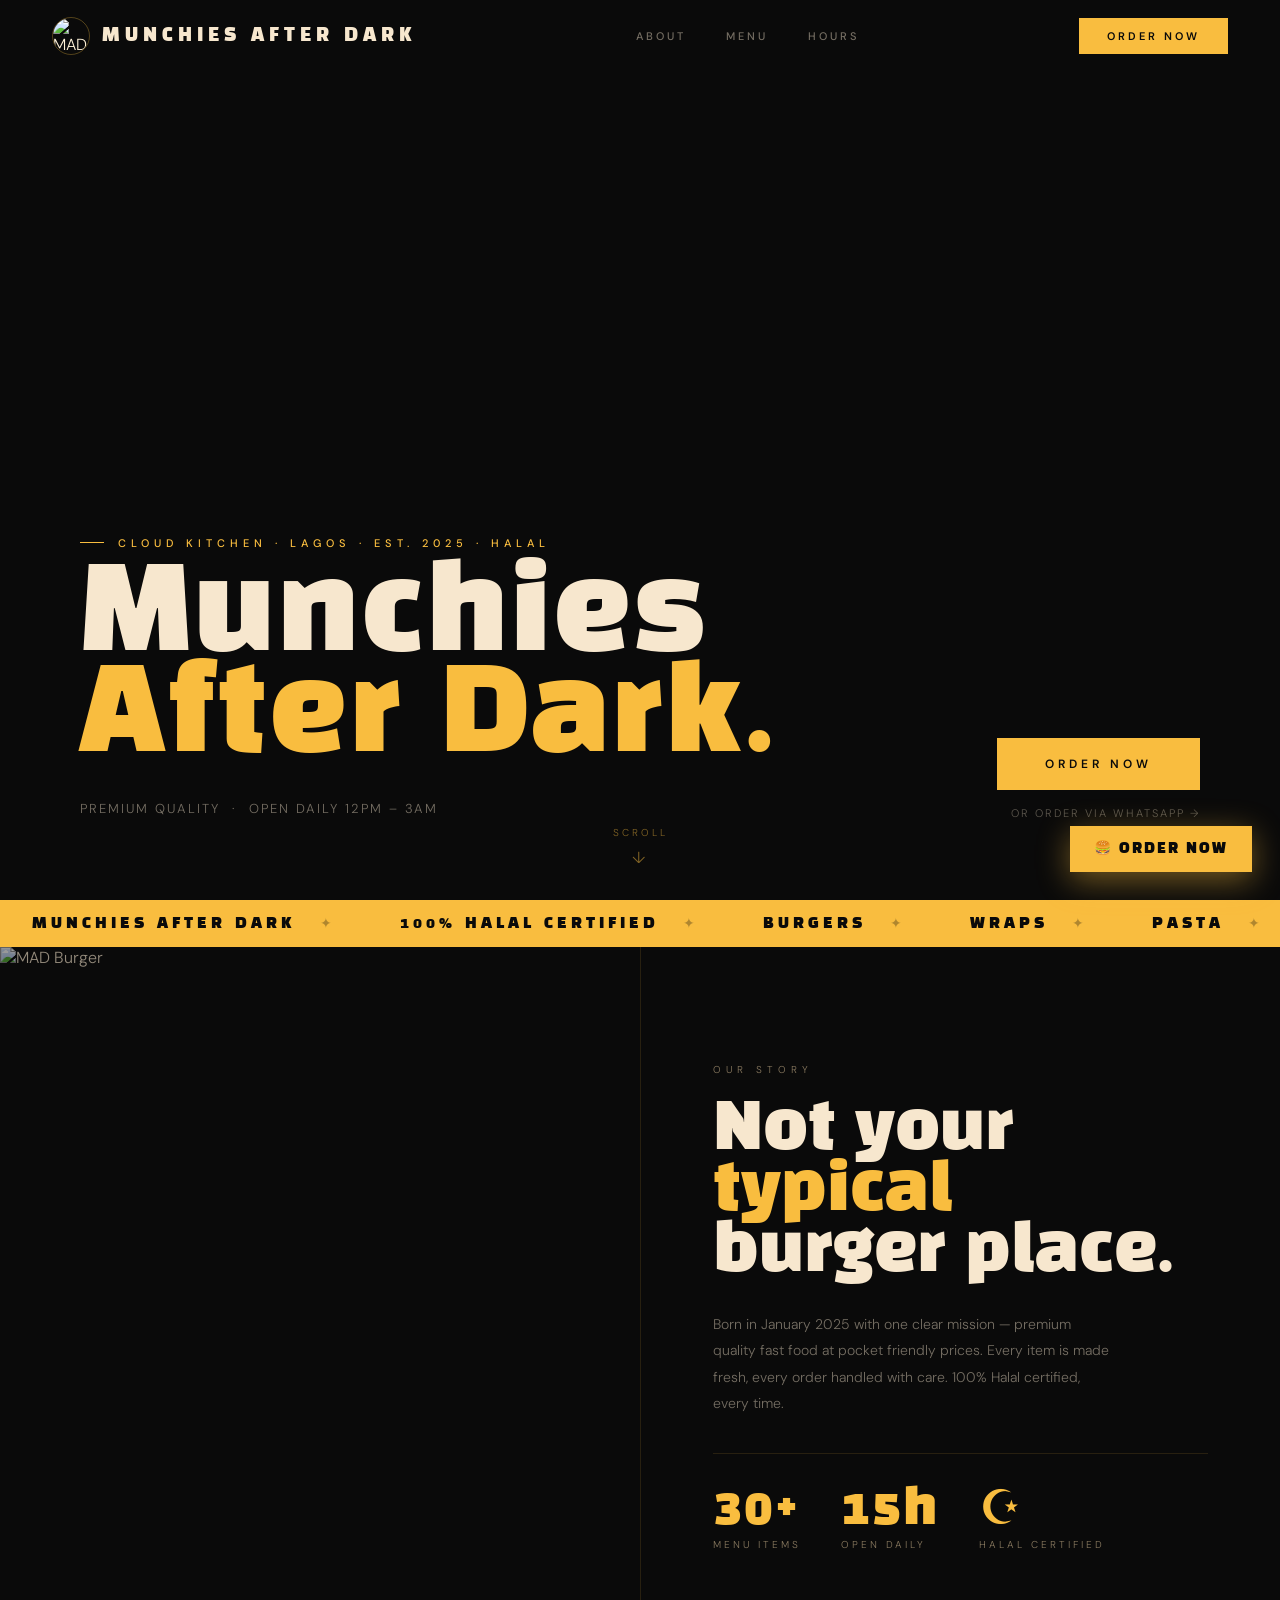
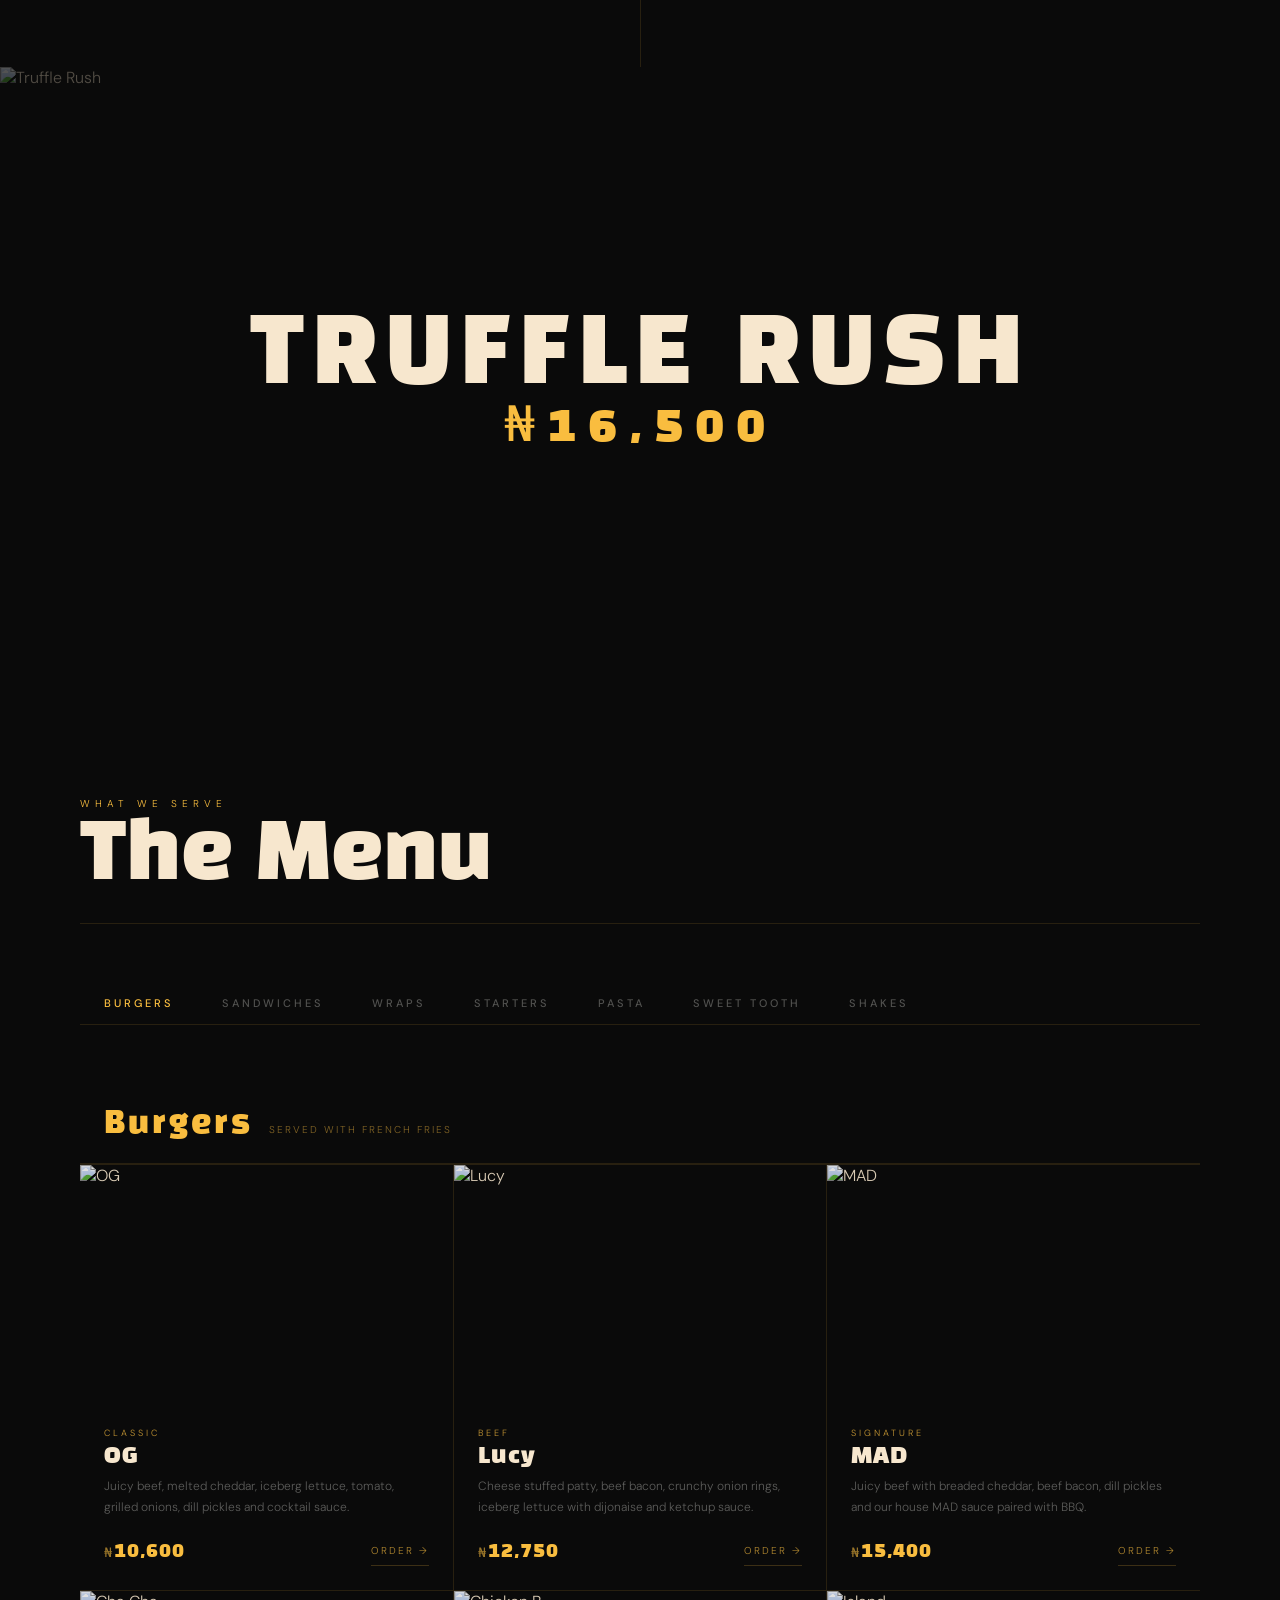
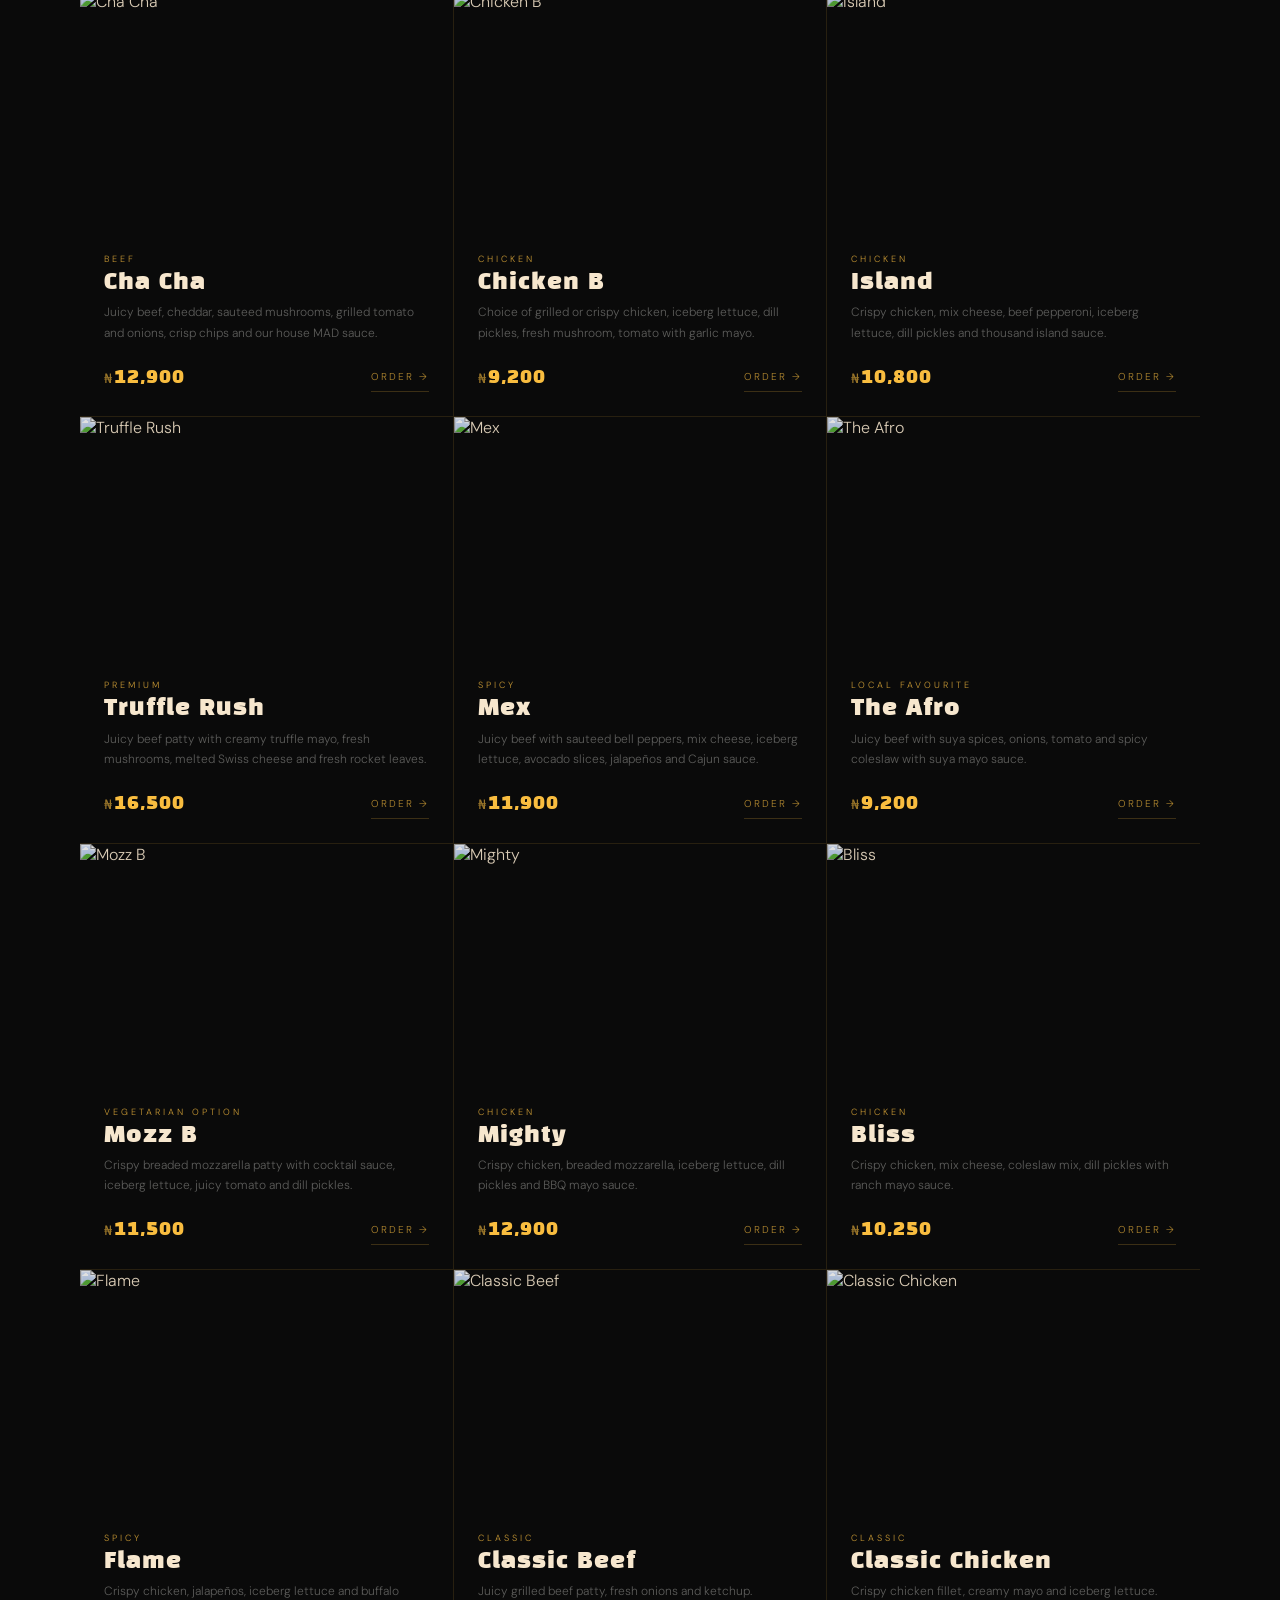
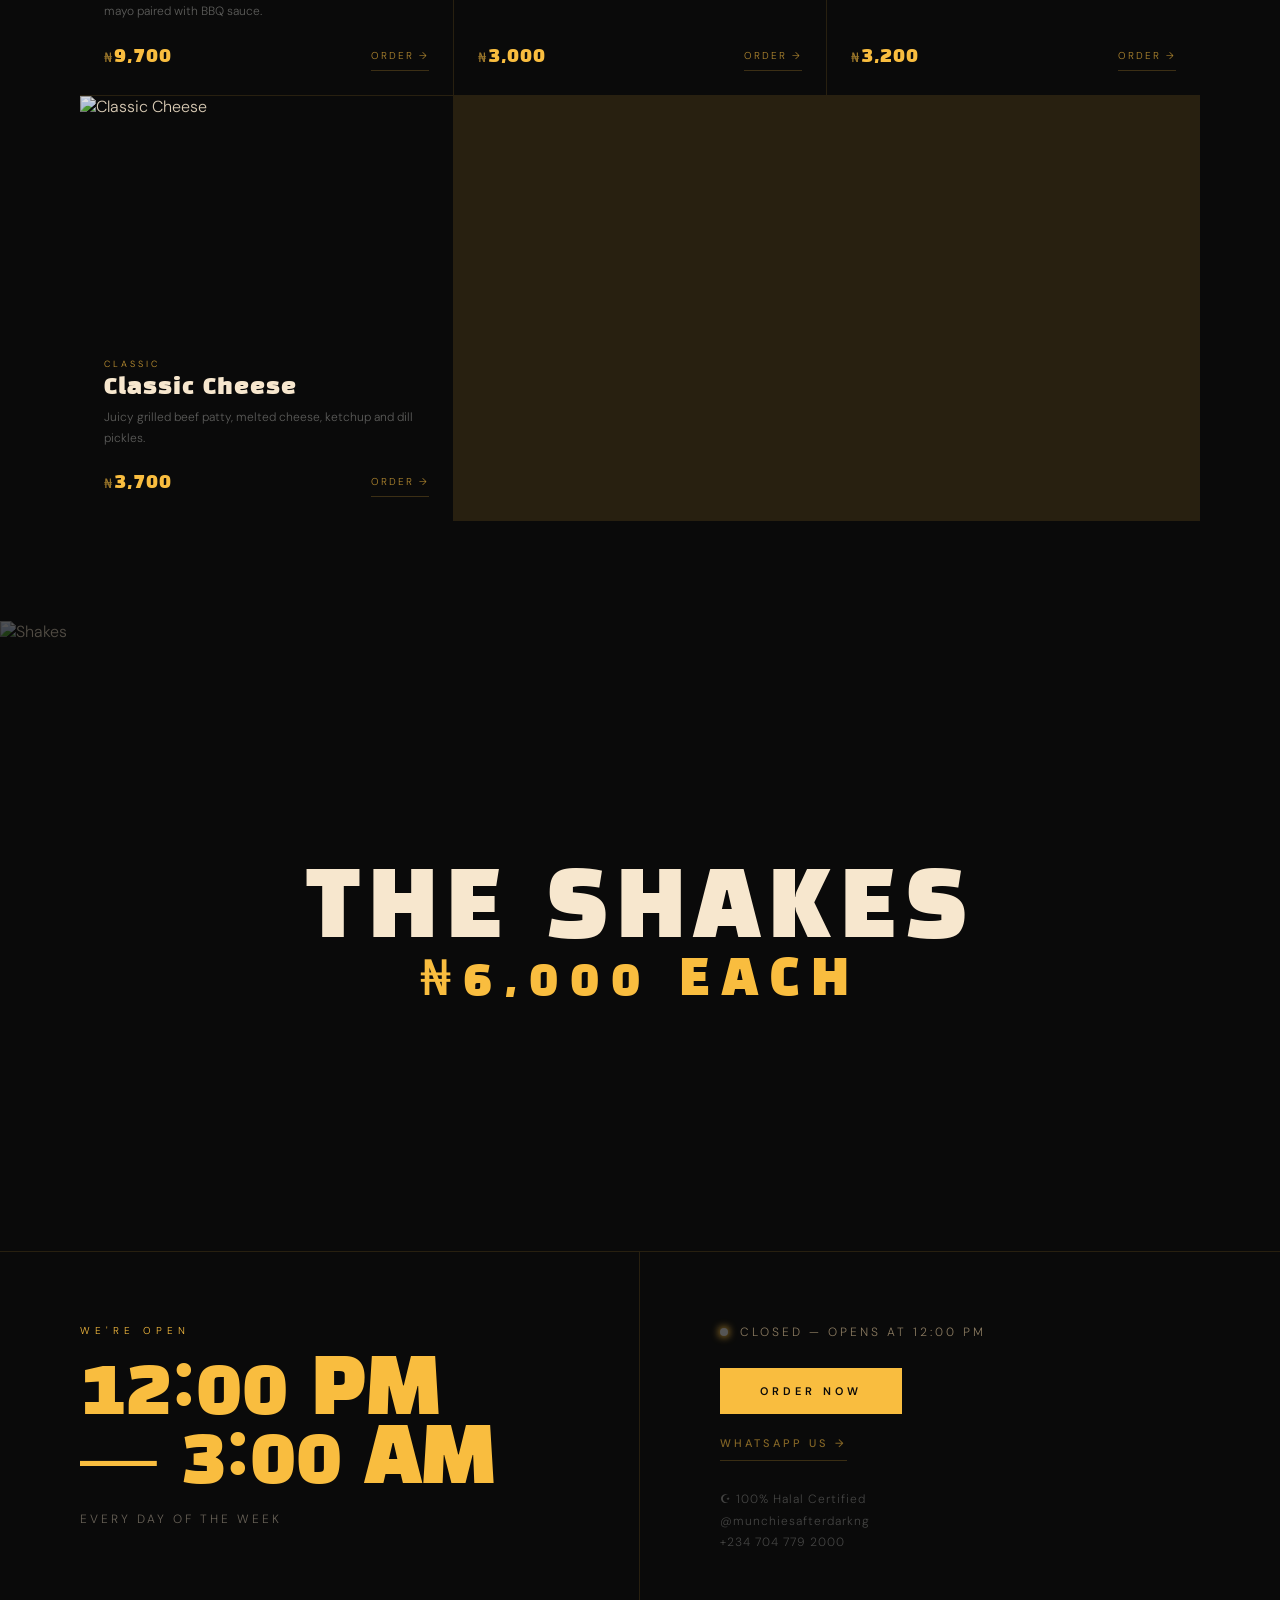
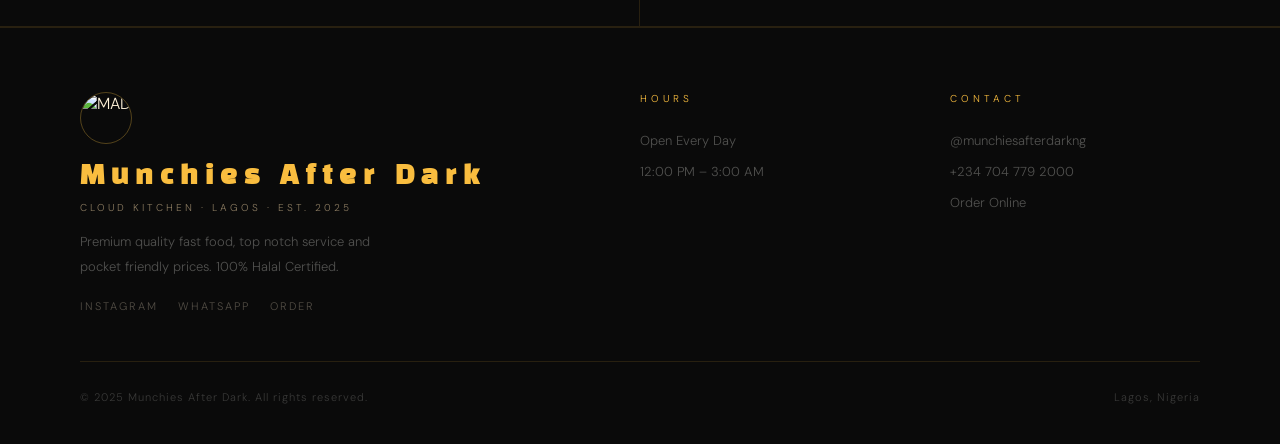
==== commit f0c24954: "Add files via upload" ====
--- a/index.html
+++ b/index.html
@@ -67,7 +67,10 @@
 <meta property="og:title" content="Munchies After Dark">
 <meta property="og:description" content="Premium burgers, wraps & more. Open daily 12PM – 3AM.">
 <meta property="og:image" content="images/mad.png">
-<link rel="icon" href="images/logo.png" type="image/png">
+<link rel="icon" type="image/x-icon" href="images/favicon.ico">
+<link rel="icon" type="image/png" sizes="32x32" href="images/favicon-32.png">
+<link rel="apple-touch-icon" sizes="180x180" href="images/apple-touch-icon.png">
+<meta name="msapplication-TileImage" content="images/apple-touch-icon.png">
 <!-- Facebook Pixel -->
 <script>
 !function(f,b,e,v,n,t,s){if(f.fbq)return;n=f.fbq=function(){n.callMethod?
@@ -83,6 +86,16 @@
     src="https://www.facebook.com/tr?id=1382280396148574&ev=PageView&noscript=1"/>
 </noscript>
 <!-- End Facebook Pixel -->
+
+<!-- Google Analytics -->
+<script async src="https://www.googletagmanager.com/gtag/js?id=G-9ZYHV11J0V"></script>
+<script>
+  window.dataLayer = window.dataLayer || [];
+  function gtag(){dataLayer.push(arguments);}
+  gtag('js', new Date());
+  gtag('config', 'G-9ZYHV11J0V');
+</script>
+<!-- End Google Analytics -->
 
 <link rel="preconnect" href="https://fonts.googleapis.com">
 <link href="https://fonts.googleapis.com/css2?family=Black+Han+Sans&family=DM+Sans:wght@300;400;500;600&display=swap" rel="stylesheet">
@@ -921,25 +934,6 @@
     onmouseover="this.style.background='#fff'"
     onmouseout="this.style.background='var(--gold)'"
   >🍔 Order Now</a>
-  <a href="https://wa.me/2347047792000" target="_blank"
-    style="
-      background: #25D366;
-      color: white;
-      width: 52px;
-      height: 52px;
-      border-radius: 50%;
-      display: flex;
-      align-items: center;
-      justify-content: center;
-      font-size: 24px;
-      box-shadow: 0 8px 24px rgba(37,211,102,.4);
-      transition: transform .2s;
-      text-decoration: none;
-    "
-    onmouseover="this.style.transform='scale(1.1)'"
-    onmouseout="this.style.transform='scale(1)'"
-    title="Order via WhatsApp"
-  >💬</a>
 </div>
 
 </body>
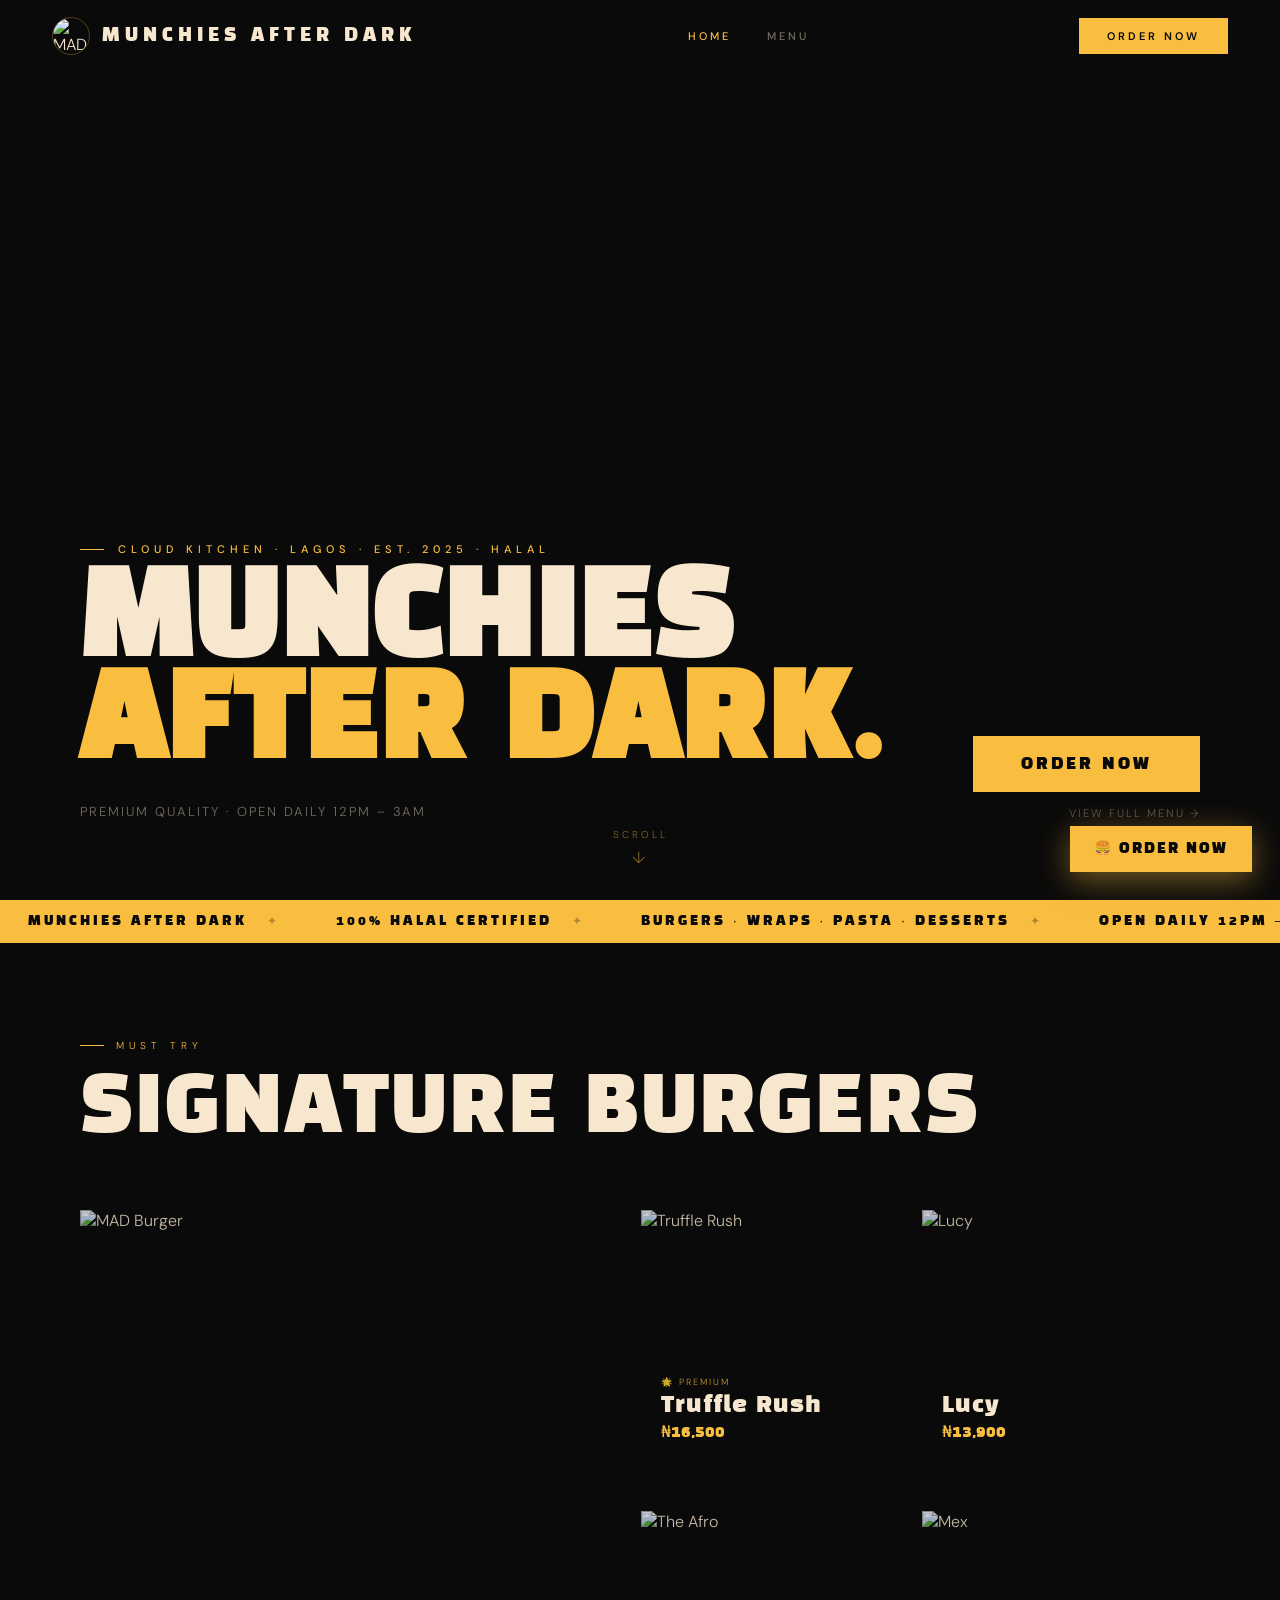
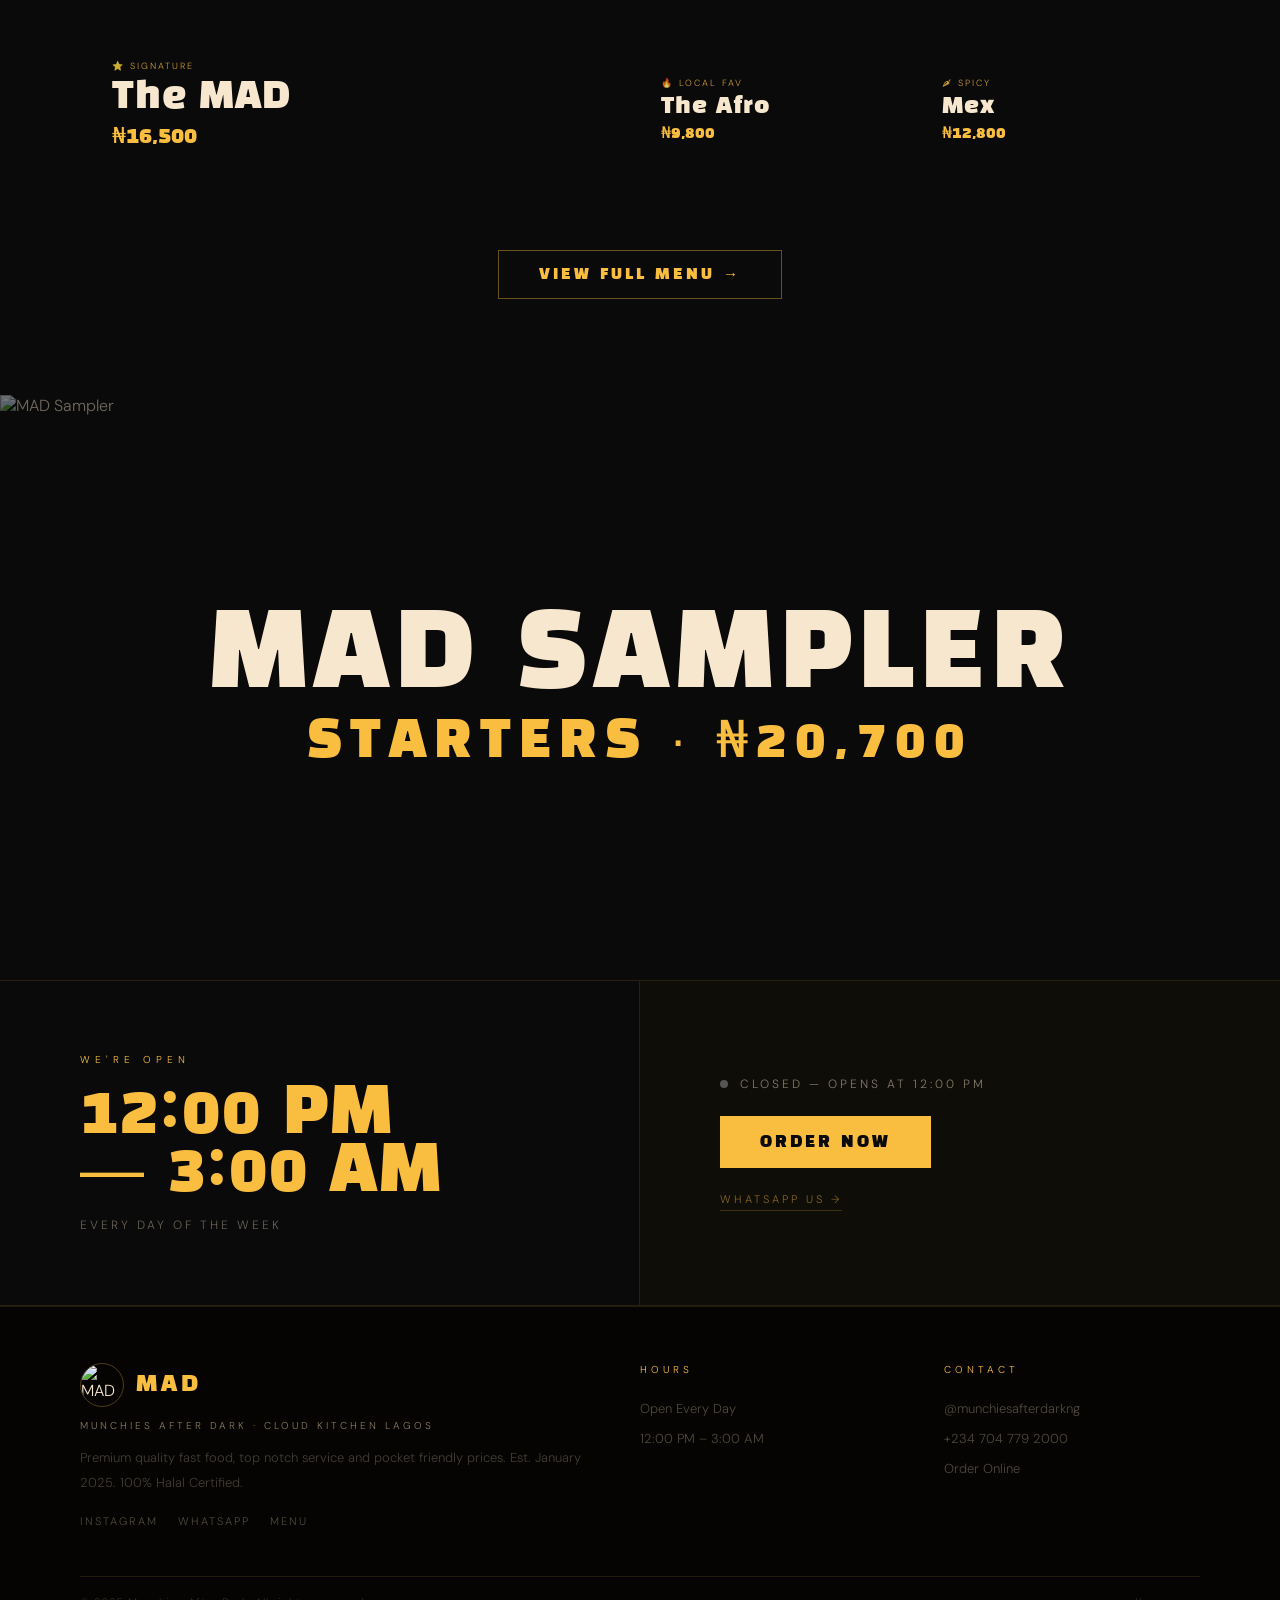
==== commit 261f7e12: "Update prices and title in index.html" ====
--- a/index.html
+++ b/index.html
@@ -4,937 +4,279 @@
 <meta charset="UTF-8">
 <meta name="viewport" content="width=device-width, initial-scale=1.0">
 <title>MAD — Munchies After Dark | Best Burgers in Lagos</title>
-
-<!-- SEO Meta Tags -->
 <meta name="description" content="Munchies After Dark (MAD) — Premium quality burgers, wraps, pasta and desserts. Cloud kitchen in Lagos. 100% Halal certified. Order online, open daily 12PM–3AM.">
-<meta name="keywords" content="best burgers Lagos, cloud kitchen Lagos, halal burgers Lagos, MAD Lagos, Munchies After Dark, burgers delivery Lagos, late night food Lagos, online food order Lagos, halal food Lagos, wraps Lagos, pasta Lagos">
-<meta name="author" content="Munchies After Dark">
+<meta name="keywords" content="best burgers Lagos, cloud kitchen Lagos, halal burgers Lagos, MAD Lagos, Munchies After Dark, burgers delivery Lagos, late night food Lagos, online food order Lagos, halal food Lagos">
 <meta name="robots" content="index, follow">
 <meta name="theme-color" content="#f9bd3f">
-
-<!-- Open Graph / Social Sharing -->
-<meta property="og:type" content="restaurant">
 <meta property="og:url" content="https://madlagos.com">
-<meta property="og:title" content="MAD — Munchies After Dark | Best Burgers in Lagos">
-<meta property="og:description" content="Premium quality burgers, wraps, pasta & desserts. Cloud kitchen Lagos. 100% Halal. Open daily 12PM–3AM. Order online now.">
+<meta property="og:title" content="MAD — Munchies After Dark | Bst Burgers in Lagos">
 <meta property="og:image" content="https://madlagos.com/images/mad.jpg">
-<meta property="og:site_name" content="Munchies After Dark">
-<meta property="og:locale" content="en_NG">
-
-<!-- Twitter Card -->
-<meta name="twitter:card" content="summary_large_image">
-<meta name="twitter:title" content="MAD — Munchies After Dark | Best Burgers in Lagos">
-<meta name="twitter:description" content="Premium burgers, wraps & more. Lagos cloud kitchen. 100% Halal. Open daily 12PM–3AM.">
-<meta name="twitter:image" content="https://madlagos.com/images/mad.jpg">
-
-<!-- Canonical -->
 <link rel="canonical" href="https://madlagos.com">
-
-<!-- Structured Data / Schema -->
-<script type="application/ld+json">
-{
-  "@context": "https://schema.org",
-  "@type": "Restaurant",
-  "name": "Munchies After Dark",
-  "alternateName": "MAD Lagos",
-  "url": "https://madlagos.com",
-  "logo": "https://madlagos.com/images/logo.png",
-  "image": "https://madlagos.com/images/mad.jpg",
-  "description": "Premium quality fast food cloud kitchen in Lagos. Burgers, wraps, pasta and desserts. 100% Halal certified.",
-  "servesCuisine": ["Burgers", "Fast Food", "American", "Wraps", "Pasta"],
-  "priceRange": "₦₦",
-  "telephone": "+2347047792000",
-  "address": {
-    "@type": "PostalAddress",
-    "addressLocality": "Lagos",
-    "addressCountry": "NG"
-  },
-  "openingHoursSpecification": {
-    "@type": "OpeningHoursSpecification",
-    "dayOfWeek": ["Monday","Tuesday","Wednesday","Thursday","Friday","Saturday","Sunday"],
-    "opens": "12:00",
-    "closes": "03:00"
-  },
-  "hasMenu": "https://madlagos.com/#menu",
-  "sameAs": [
-    "https://www.instagram.com/munchiesafterdarkng"
-  ],
-  "acceptsReservations": false,
-  "menu": "https://madlagos.com/#menu"
-}
-</script>
-
-<meta property="og:title" content="Munchies After Dark">
-<meta property="og:description" content="Premium burgers, wraps & more. Open daily 12PM – 3AM.">
-<meta property="og:image" content="images/mad.png">
 <link rel="icon" type="image/x-icon" href="images/favicon.ico">
 <link rel="icon" type="image/png" sizes="32x32" href="images/favicon-32.png">
 <link rel="apple-touch-icon" sizes="180x180" href="images/apple-touch-icon.png">
-<meta name="msapplication-TileImage" content="images/apple-touch-icon.png">
-<!-- Facebook Pixel -->
-<script>
-!function(f,b,e,v,n,t,s){if(f.fbq)return;n=f.fbq=function(){n.callMethod?
-n.callMethod.apply(n,arguments):n.queue.push(arguments)};if(!f._fbq)f._fbq=n;
-n.push=n;n.loaded=!0;n.version='2.0';n.queue=[];t=b.createElement(e);t.async=!0;
-t.src=v;s=b.getElementsByTagName(e)[0];s.parentNode.insertBefore(t,s)}(window,
-document,'script','https://connect.facebook.net/en_US/fbevents.js');
-fbq('init', '1382280396148574');
-fbq('track', 'PageView');
-</script>
-<noscript>
-  <img height="1" width="1" style="display:none"
-    src="https://www.facebook.com/tr?id=1382280396148574&ev=PageView&noscript=1"/>
-</noscript>
-<!-- End Facebook Pixel -->
-
-<!-- Google Analytics -->
+<script>!function(f,b,e,v,n,t,s){if(f.fbq)return;n=f.fbq=function(){n.callMethod?n.callMethod.apply(n,arguments):n.queue.push(arguments)};if(!f._fbq)f._fbq=n;n.push=n;n.loaded=!0;n.version='2.0';n.queue=[];t=b.createElement(e);t.async=!0;t.src=v;s=b.getElementsByTagName(e)[0];s.parentNode.insertBefore(t,s)}(window,document,'script','https://connect.facebook.net/en_US/fbevents.js');fbq('init','1382280396148574');fbq('track','PageView');</script>
 <script async src="https://www.googletagmanager.com/gtag/js?id=G-9ZYHV11J0V"></script>
-<script>
-  window.dataLayer = window.dataLayer || [];
-  function gtag(){dataLayer.push(arguments);}
-  gtag('js', new Date());
-  gtag('config', 'G-9ZYHV11J0V');
-</script>
-<!-- End Google Analytics -->
-
+<script>window.dataLayer=window.dataLayer||[];function gtag(){dataLayer.push(arguments);}gtag('js',new Date());gtag('config','G-9ZYHV11J0V');</script>
 <link rel="preconnect" href="https://fonts.googleapis.com">
 <link href="https://fonts.googleapis.com/css2?family=Black+Han+Sans&family=DM+Sans:wght@300;400;500;600&display=swap" rel="stylesheet">
 <style>
-/* ============================================
-   MAD — Munchies After Dark | Gold & Black
-   ============================================ */
-:root {
-  --black:     #0a0a0a;
-  --dark:      #0f0d07;
-  --gold:      #f9bd3f;
-  --gold2:     #e0a830;
-  --white:     #f7e7ce;
-  --grey:      #8a7a60;
-  --border:    rgba(249,189,63,.12);
-  --border-hi: rgba(249,189,63,.45);
-  --gold-glow: rgba(249,189,63,.07);
-}
-
-*, *::before, *::after { box-sizing: border-box; margin: 0; padding: 0; }
-html { scroll-behavior: smooth; font-size: 16px; }
-body {
-  background: var(--black);
-  color: var(--white);
-  font-family: 'DM Sans', sans-serif;
-  font-weight: 300;
-  overflow-x: hidden;
-  cursor: default;
-}
-a { text-decoration: none; color: inherit; }
-button { cursor: pointer; font-family: inherit; }
-img { display: block; max-width: 100%; }
-
-/* ============ NAV ============ */
-nav {
-  position: fixed; top: 0; left: 0; right: 0; z-index: 900;
-  padding: 0 52px; height: 72px;
-  display: flex; align-items: center; justify-content: space-between;
-  transition: background .4s, border-color .4s;
-}
-nav.scrolled {
-  background: rgba(10,10,10,.97);
-  backdrop-filter: blur(16px);
-  border-bottom: 1px solid rgba(249,189,63,.15);
-}
-
-.nav-logo {
-  display: flex; align-items: center; gap: 12px;
-}
-.nav-logo img {
-  width: 38px; height: 38px; border-radius: 50%; object-fit: cover;
-  filter: brightness(1.05);
-  transition: filter .3s;
-  border: 1px solid rgba(249,189,63,.3);
-}
-nav.scrolled .nav-logo img { filter: brightness(1.15); }
-.nav-brand {
-  font-family: 'Black Han Sans', sans-serif;
-  font-size: 18px; font-weight: 400; letter-spacing: 5px;
-  text-transform: uppercase; color: var(--white);
-}
-
-.nav-links { display: flex; align-items: center; gap: 40px; }
-.nav-links a {
-  font-size: 11px; letter-spacing: 3px; text-transform: uppercase;
-  font-weight: 500; color: rgba(247,231,206,.45);
-  transition: color .2s;
-}
-.nav-links a:hover { color: var(--gold); }
-
-.nav-cta {
-  background: var(--gold); color: var(--black); border: none;
-  padding: 11px 28px; font-family: 'DM Sans', sans-serif;
-  font-size: 11px; font-weight: 600; letter-spacing: 3px; text-transform: uppercase;
-  transition: background .2s, color .2s;
-  display: inline-block;
-}
-.nav-cta:hover { background: var(--white); color: var(--black); }
-
-.hamburger {
-  display: none; background: none; border: none;
-  color: var(--white); font-size: 22px; padding: 4px;
-}
-
-/* ============ HERO ============ */
-.hero {
-  height: 100vh; position: relative; overflow: hidden;
-  display: flex; align-items: flex-end;
-}
-.hero-bg {
-  position: absolute; inset: 0;
-  background: url('images/mad.jpg') center/cover no-repeat;
-  filter: brightness(.6);
-  transform: scale(1.02);
-  animation: hero-zoom 12s ease-in-out infinite alternate;
-}
-@keyframes hero-zoom {
-  from { transform: scale(1.02); }
-  to   { transform: scale(1.08); }
-}
-.hero-overlay {
-  position: absolute; inset: 0;
-  background: linear-gradient(0deg, rgba(10,10,10,.88) 0%, rgba(10,10,10,.15) 45%, transparent 100%);
-}
-.hero-content {
-  position: relative; z-index: 2;
-  padding: 0 80px 80px;
-  display: flex; justify-content: space-between; align-items: flex-end; width: 100%;
-  flex-wrap: wrap; gap: 32px;
-}
-.hero-text { }
-.hero-eyebrow {
-  font-size: 11px; letter-spacing: 5px; text-transform: uppercase;
-  color: var(--gold); font-weight: 500; margin-bottom: 16px;
-  display: flex; align-items: center; gap: 14px;
-}
-.hero-eyebrow::before { content:''; display:block; width:24px; height:1px; background:var(--gold); }
-.hero-h1 {
-  font-family: 'Black Han Sans', sans-serif;
-  font-size: clamp(64px, 9vw, 140px);
-  font-weight: 400; line-height: .88; letter-spacing: 2px;
-  color: var(--white); margin-bottom: 28px;
-}
-.hero-h1 em { font-style: normal; color: var(--gold); }
-.hero-sub {
-  font-size: 13px; color: rgba(247,231,206,.45);
-  letter-spacing: 2px; text-transform: uppercase; line-height: 1.8;
-}
-.hero-right { display: flex; flex-direction: column; align-items: flex-end; gap: 16px; }
-.hero-order-btn {
-  background: var(--gold); color: var(--black); border: none;
-  padding: 18px 48px; font-family: 'DM Sans', sans-serif;
-  font-size: 12px; font-weight: 600; letter-spacing: 4px; text-transform: uppercase;
-  transition: all .25s; display: inline-block;
-}
-.hero-order-btn:hover { background: var(--white); color: var(--black); }
-.hero-wa {
-  display: flex; align-items: center; gap: 8px;
-  font-size: 11px; letter-spacing: 2px; text-transform: uppercase;
-  color: rgba(247,231,206,.35); transition: color .2s;
-}
-.hero-wa:hover { color: var(--gold); }
-
-/* scroll cue */
-.scroll-cue {
-  position: absolute; bottom: 32px; left: 50%; transform: translateX(-50%);
-  z-index: 3; display: flex; flex-direction: column; align-items: center; gap: 8px;
-  font-size: 10px; letter-spacing: 3px; text-transform: uppercase;
-  color: rgba(249,189,63,.5); animation: fade-up 2s ease infinite;
-}
-@keyframes fade-up {
-  0%,100%{opacity:.3;transform:translateX(-50%) translateY(0);}
-  50%{opacity:.7;transform:translateX(-50%) translateY(-6px);}
-}
-.scroll-cue::after { content:'↓'; font-size:16px; }
-
-/* ============ TICKER ============ */
-.ticker {
-  background: var(--gold); overflow: hidden; padding: 14px 0;
-}
-.ticker-inner { display: flex; animation: ticker 30s linear infinite; white-space: nowrap; }
-.tick {
-  font-family: 'Black Han Sans', sans-serif;
-  font-size: 15px; font-weight: 400; letter-spacing: 4px;
-  text-transform: uppercase; color: var(--black);
-  padding: 0 32px; display: flex; align-items: center; gap: 24px;
-}
-.tick::after { content: '✦'; opacity: .3; font-size: 14px; }
-@keyframes ticker { from{transform:translateX(0);} to{transform:translateX(-50%);} }
-
-/* ============ ABOUT STRIP ============ */
-.about-strip {
-  display: grid; grid-template-columns: 1fr 1fr;
-  min-height: 80vh;
-}
-.about-img {
-  position: relative; overflow: hidden;
-}
-.about-img img {
-  width: 100%; height: 100%; object-fit: cover;
-  filter: brightness(.6);
-  transition: transform .8s ease;
-}
-.about-strip:hover .about-img img { transform: scale(1.04); }
-.about-text {
-  display: flex; flex-direction: column; justify-content: center;
-  padding: 80px 72px; border-left: 1px solid var(--border);
-}
-.about-label {
-  font-size: 10px; letter-spacing: 5px; text-transform: uppercase;
-  color: var(--grey); margin-bottom: 24px;
-}
-.about-h2 {
-  font-family: 'Black Han Sans', sans-serif;
-  font-size: clamp(40px, 5vw, 72px); font-weight: 400; line-height: .95;
-  color: var(--white); margin-bottom: 28px;
-}
-.about-h2 em { font-style: normal; color: var(--gold); }
-.about-body {
-  font-size: 14px; color: rgba(247,231,206,.45); line-height: 1.9;
-  font-weight: 300; margin-bottom: 36px; max-width: 400px;
-}
-.about-stats {
-  display: flex; gap: 40px; padding-top: 32px;
-  border-top: 1px solid var(--border);
-}
-.as-n {
-  font-family: 'Black Han Sans', sans-serif;
-  font-size: 48px; font-weight: 400; color: var(--gold); display: block; line-height: 1; letter-spacing: 2px;
-}
-.as-l { font-size: 10px; letter-spacing: 3px; text-transform: uppercase; color: var(--grey); margin-top: 4px; }
-
-/* ============ MENU SECTION ============ */
-.menu-section { padding: 100px 80px; }
-.menu-header {
-  display: flex; justify-content: space-between; align-items: flex-end;
-  margin-bottom: 60px; padding-bottom: 32px; border-bottom: 1px solid var(--border);
-}
-.menu-title-wrap { }
-.menu-label { font-size: 10px; letter-spacing: 5px; text-transform: uppercase; color: var(--gold); margin-bottom: 12px; }
-.menu-h2 {
-  font-family: 'Black Han Sans', sans-serif;
-  font-size: clamp(48px, 6vw, 90px); font-weight: 400; line-height: .9; color: var(--white);
-}
-.menu-note { font-size: 12px; color: var(--gold); opacity:.7; letter-spacing: 1px; text-align: right; line-height: 1.8; }
-
-/* Category pills */
-.cat-pills {
-  display: flex; gap: 0; overflow-x: auto; scrollbar-width: none;
-  border-bottom: 1px solid var(--border); margin-bottom: 52px;
-}
-.cat-pills::-webkit-scrollbar { display: none; }
-.cp {
-  background: none; border: none; border-bottom: 1px solid transparent;
-  color: rgba(245,245,240,.3); font-family: 'DM Sans', sans-serif;
-  font-size: 11px; font-weight: 500; letter-spacing: 3px; text-transform: uppercase;
-  padding: 12px 24px 14px; white-space: nowrap; transition: all .2s; margin-bottom: -1px;
-}
-.cp:hover { color: var(--gold); }
-.cp.on { color: var(--gold); border-bottom-color: var(--gold); }
-
-/* Menu grid */
-.menu-grid {
-  display: grid; grid-template-columns: repeat(auto-fill, minmax(300px, 1fr));
-  gap: 1px; background: var(--border);
-}
-.menu-grid-wrapper { background: var(--black); }
-
-.mc {
-  background: var(--black); overflow: hidden; position: relative;
-  transition: background .3s;
-}
-.mc:hover { background: #0f0d07; border-color: rgba(249,189,63,.2); }
-
-.mc-img {
-  width: 100%; height: 240px; object-fit: cover;
-  filter: brightness(.88);
-  transition: transform .5s ease, filter .5s ease;
-  display: block;
-}
-.mc-ph {
-  width: 100%; height: 240px; background: #111;
-  display: flex; align-items: center; justify-content: center;
-  font-size: 56px;
-}
-.mc:hover .mc-img { transform: scale(1.04); filter: brightness(.72); }
-
-.mc-body { padding: 22px 24px 24px; }
-.mc-tag {
-  font-size: 9px; letter-spacing: 3px; text-transform: uppercase;
-  color: var(--gold); opacity:.8; margin-bottom: 6px; display: block;
-}
-.mc-name {
-  font-family: 'Black Han Sans', sans-serif;
-  font-size: 22px; font-weight: 400; color: var(--white); margin-bottom: 7px; line-height: 1.1; letter-spacing: 1px;
-}
-.mc-desc {
-  font-size: 12px; color: rgba(245,245,240,.35);
-  line-height: 1.7; font-weight: 300; margin-bottom: 18px; min-height: 42px;
-}
-.mc-foot { display: flex; justify-content: space-between; align-items: center; }
-.mc-price {
-  font-family: 'Black Han Sans', sans-serif;
-  font-size: 20px; font-weight: 400; color: var(--gold); letter-spacing: 1px;
-}
-.mc-price span { font-size: 13px; color: var(--gold); opacity:.6; margin-right: 1px; }
-.mc-order {
-  font-size: 10px; letter-spacing: 2px; text-transform: uppercase;
-  color: var(--gold); background: none; border: none;
-  padding: 8px 0; border-bottom: 1px solid rgba(249,189,63,.3);
-  transition: all .2s; display: inline-block; opacity:.7;
-}
-.mc-order:hover { opacity:1; border-bottom-color: var(--gold); }
-
-/* cat section header */
-.cat-sec-head {
-  grid-column: 1/-1; padding: 28px 24px 20px;
-  border-bottom: 1px solid var(--border); background: var(--black);
-  display: flex; align-items: baseline; gap: 16px;
-}
-.csh-name {
-  font-family: 'Black Han Sans', sans-serif;
-  font-size: 30px; font-weight: 400; color: var(--gold); letter-spacing: 3px;
-}
-.csh-note { font-size: 10px; letter-spacing: 2px; text-transform: uppercase; color: rgba(249,189,63,.5); }
-
-/* hidden items */
-.mc[data-cat]:not(.visible), .cat-sec-head[data-cat]:not(.visible) { display: none; }
-
-/* ============ FULL-BLEED PHOTO ============ */
-.photo-break {
-  height: 70vh; position: relative; overflow: hidden;
-}
-.photo-break img {
-  width: 100%; height: 100%; object-fit: cover;
-  filter: brightness(.45);
-  transition: transform .6s ease;
-}
-.photo-break:hover img { transform: scale(1.03); }
-.photo-break-overlay {
-  position: absolute; inset: 0;
-  display: flex; align-items: center; justify-content: center;
-  background: rgba(10,10,10,.3);
-}
-.photo-break-text {
-  font-family: 'Black Han Sans', sans-serif;
-  font-size: clamp(48px,7vw,110px); font-weight: 400;
-  letter-spacing: 8px; text-transform: uppercase;
-  color: var(--white); text-align: center; line-height: 1;
-}
-.photo-break-text em { font-style: normal; color: var(--gold); display: block; font-size: .55em; letter-spacing: 12px; }
-
-/* ============ HOURS ============ */
-.hours-section {
-  display: grid; grid-template-columns: 1fr 1fr;
-  border-top: 1px solid var(--border); border-bottom: 1px solid var(--border);
-}
-.hs-left {
-  padding: 72px 80px; border-right: 1px solid var(--border);
-}
-.hs-label { font-size: 10px; letter-spacing: 5px; text-transform: uppercase; color: var(--gold); margin-bottom: 20px; }
-.hs-time {
-  font-family: 'Black Han Sans', sans-serif;
-  font-size: clamp(40px, 6vw, 80px); font-weight: 400; line-height: .9; color: var(--gold);
-}
-.hs-days { font-size: 12px; color: rgba(247,231,206,.4); letter-spacing: 3px; text-transform: uppercase; margin-top: 16px; }
-.hs-right {
-  padding: 72px 80px; display: flex; flex-direction: column; justify-content: center; gap: 28px;
-}
-.hs-status {
-  display: flex; align-items: center; gap: 12px;
-  font-size: 12px; letter-spacing: 3px; text-transform: uppercase; color: var(--grey);
-}
-.status-dot {
-  width: 8px; height: 8px; border-radius: 50%;
-  background: var(--gold); box-shadow: 0 0 8px var(--gold); animation: sdot 2s ease infinite;
-}
-.status-dot.closed { background: #555; animation: none; }
-@keyframes sdot { 0%,100%{opacity:1;} 50%{opacity:.3;} }
-.hs-ctas { display: flex; flex-direction: column; gap: 12px; }
-.hs-btn {
-  background: var(--gold); color: var(--black); border: none;
-  padding: 16px 40px; font-family: 'DM Sans', sans-serif;
-  font-size: 11px; font-weight: 600; letter-spacing: 4px; text-transform: uppercase;
-  transition: all .2s; display: inline-block; width: fit-content;
-}
-.hs-btn:hover { background: var(--white); color: var(--black); }
-.hs-btn-ghost {
-  background: none; color: rgba(249,189,63,.5); border: none;
-  padding: 10px 0; font-family: 'DM Sans', sans-serif;
-  font-size: 11px; font-weight: 500; letter-spacing: 3px; text-transform: uppercase;
-  border-bottom: 1px solid rgba(249,189,63,.2); display: inline-block; width: fit-content;
-  transition: all .2s;
-}
-.hs-btn-ghost:hover { color: var(--gold); border-bottom-color: var(--gold); }
-
-/* ============ FOOTER ============ */
-footer {
-  padding: 64px 80px 40px;
-  border-top: 1px solid var(--border);
-}
-.footer-top {
-  display: grid; grid-template-columns: 2fr 1fr 1fr;
-  gap: 60px; padding-bottom: 48px; border-bottom: 1px solid var(--border);
-}
-.ft-brand img { width: 52px; height: 52px; border-radius: 50%; object-fit: cover; filter: brightness(1.05); margin-bottom: 16px; border: 1px solid rgba(249,189,63,.3); }
-.ft-brand-name {
-  font-family: 'Black Han Sans', sans-serif;
-  font-size: 26px; font-weight: 400; letter-spacing: 6px; color: var(--gold); margin-bottom: 8px;
-}
-.ft-brand-sub { font-size: 10px; letter-spacing: 3px; text-transform: uppercase; color: var(--grey); margin-bottom: 16px; display: block; }
-.ft-brand-desc { font-size: 13px; color: rgba(245,245,240,.3); line-height: 1.9; font-weight: 300; max-width: 300px; }
-.ft-socials { display: flex; gap: 20px; margin-top: 20px; }
-.ft-soc { font-size: 11px; letter-spacing: 2px; text-transform: uppercase; color: rgba(247,231,206,.3); transition: color .2s; }
-.ft-soc:hover { color: var(--gold); }
-.ft-col-title { font-size: 10px; letter-spacing: 4px; text-transform: uppercase; color: var(--gold); margin-bottom: 20px; }
-.ft-col a, .ft-col p { font-size: 13px; color: rgba(245,245,240,.3); line-height: 2.4; display: block; transition: color .2s; font-weight: 300; }
-.ft-col a:hover { color: var(--white); }
-.footer-btm {
-  padding-top: 28px; display: flex; justify-content: space-between; align-items: center;
-}
-.footer-btm p { font-size: 11px; color: rgba(245,245,240,.2); letter-spacing: 1px; }
-
-/* ============ MOBILE NAV DRAWER ============ */
-.mob-drawer {
-  position: fixed; top: 0; left: -100%; width: 80%; max-width: 300px; height: 100vh;
-  background: #0d0d0d; border-right: 1px solid var(--border);
-  z-index: 1000; display: flex; flex-direction: column; padding: 36px 28px;
-  transition: left .32s cubic-bezier(.4,0,.2,1);
-}
-.mob-drawer.on { left: 0; }
-.mob-drawer img { width: 48px; height: 48px; border-radius: 50%; object-fit: cover; filter: brightness(1.05); margin-bottom: 32px; }
-.mob-drawer a {
-  font-size: 13px; letter-spacing: 3px; text-transform: uppercase; font-weight: 500;
-  color: rgba(245,245,240,.4); padding: 16px 0; border-bottom: 1px solid var(--border);
-  transition: color .2s;
-}
-.mob-drawer a:hover { color: var(--white); }
-.mob-x { position: absolute; top: 20px; right: 20px; background: none; border: none; color: rgba(245,245,240,.4); font-size: 20px; }
-.mob-order {
-  margin-top: 28px; background: var(--gold); color: var(--black); border: none;
-  padding: 14px; font-family: 'DM Sans', sans-serif; font-size: 11px;
-  font-weight: 600; letter-spacing: 3px; text-transform: uppercase; display: block; text-align: center;
-}
-
-/* overlay */
-.overlay { position: fixed; inset: 0; background: rgba(0,0,0,.7); z-index: 900; opacity: 0; pointer-events: none; transition: opacity .3s; }
-.overlay.on { opacity: 1; pointer-events: all; }
-
-/* ============ RESPONSIVE ============ */
-@media (max-width: 900px) {
-  nav { padding: 0 24px; }
-  .nav-links { display: none; }
-  .nav-cta { display: none; }
-  .hamburger { display: block; }
-  .hero-content { padding: 0 28px 60px; flex-direction: column; align-items: flex-start; }
-  .hero-right { align-items: flex-start; }
-  .about-strip { grid-template-columns: 1fr; }
-  .about-img { height: 50vw; }
-  .about-text { padding: 52px 28px; border-left: none; border-top: 1px solid var(--border); }
-  .menu-section { padding: 64px 24px; }
-  .menu-header { flex-direction: column; align-items: flex-start; gap: 12px; }
-  .menu-note { text-align: left; }
-  .hours-section { grid-template-columns: 1fr; }
-  .hs-left { padding: 52px 28px; border-right: none; border-bottom: 1px solid var(--border); }
-  .hs-right { padding: 48px 28px; }
-  footer { padding: 52px 28px 32px; }
-  .footer-top { grid-template-columns: 1fr; gap: 40px; }
-  .footer-btm { flex-direction: column; gap: 8px; text-align: center; }
-  .photo-break { height: 50vw; }
+:root{--gold:#f9bd3f;--black:#0a0a0a;--dark:#0f0d07;--white:#f7e7ce;--grey:#8a7a60;--border:rgba(249,189,63,.12);--border-hi:rgba(249,189,63,.45);--gold-glow:rgba(249,189,63,.07);}
+*,*::before,*::after{box-sizing:border-box;margin:0;padding:0;}
+html{scroll-behavior:smooth;}
+body{background:var(--black);color:var(--white);font-family:'DM Sans',sans-serif;font-weight:300;overflow-x:hidden;-webkit-font-smoothing:antialiased;}
+a{text-decoration:none;color:inherit;}button{cursor:pointer;font-family:inherit;}img{display:block;max-width:100%;}
+nav{position:fixed;top:0;left:0;right:0;z-index:900;padding:0 52px;height:72px;display:flex;align-items:center;justify-content:space-between;transition:background .4s;}
+nav.scrolled{background:rgba(10,10,10,.97);backdrop-filter:blur(16px);border-bottom:1px solid rgba(249,189,63,.15);}
+.nav-logo{display:flex;align-items:center;gap:12px;}
+.nav-logo img{width:38px;height:38px;border-radius:50%;object-fit:cover;border:1px solid rgba(249,189,63,.3);}
+.nav-brand{font-family:'Black Han Sans',sans-serif;font-size:18px;letter-spacing:5px;text-transform:uppercase;color:var(--white);}
+.nav-links{display:flex;align-items:center;gap:36px;}
+.nav-links a{font-size:11px;letter-spacing:3px;text-transform:uppercase;font-weight:500;color:rgba(247,231,206,.45);transition:color .2s;}
+.nav-links a:hover,.nav-links a.active{color:var(--gold);}
+.nav-cta{background:var(--gold);color:var(--black);border:none;padding:11px 28px;font-family:'DM Sans',sans-serif;font-size:11px;font-weight:600;letter-spacing:3px;text-transform:uppercase;transition:background .2s;display:inline-block;}
+.nav-cta:hover{background:var(--white);}
+.hamburger{display:none;background:none;border:none;color:var(--white);font-size:22px;}
+.hero{height:100vh;position:relative;overflow:hidden;display:flex;align-items:flex-end;}
+.hero-bg{position:absolute;inset:0;background:url('images/mad.jpg') center/cover no-repeat;filter:brightness(.55);transform:scale(1.02);animation:zoom 12s ease-in-out infinite alternate;}
+@keyframes zoom{from{transform:scale(1.02);}to{transform:scale(1.08);}}
+.hero-overlay{position:absolute;inset:0;background:linear-gradient(0deg,rgba(10,10,10,.9) 0%,rgba(10,10,10,.15) 45%,transparent 100%);}
+.hero-content{position:relative;z-index:2;padding:0 80px 80px;display:flex;justify-content:space-between;align-items:flex-end;width:100%;flex-wrap:wrap;gap:32px;}
+.hero-eyebrow{font-size:11px;letter-spacing:5px;text-transform:uppercase;color:var(--gold);font-weight:500;margin-bottom:16px;display:flex;align-items:center;gap:14px;}
+.hero-eyebrow::before{content:'';display:block;width:24px;height:1px;background:var(--gold);}
+.hero-h1{font-family:'Black Han Sans',sans-serif;font-size:clamp(64px,9vw,140px);line-height:.88;letter-spacing:2px;color:var(--white);margin-bottom:28px;}
+.hero-h1 span{color:var(--gold);display:block;}
+.hero-sub{font-size:13px;color:rgba(247,231,206,.45);letter-spacing:2px;text-transform:uppercase;}
+.hero-ctas{display:flex;flex-direction:column;align-items:flex-end;gap:14px;}
+.hero-btn{background:var(--gold);color:var(--black);border:none;padding:18px 48px;font-family:'Black Han Sans',sans-serif;font-size:16px;letter-spacing:3px;text-transform:uppercase;transition:all .25s;display:inline-block;}
+.hero-btn:hover{background:var(--white);}
+.hero-btn-ghost{font-size:11px;letter-spacing:2px;text-transform:uppercase;color:rgba(247,231,206,.35);transition:color .2s;}
+.hero-btn-ghost:hover{color:var(--gold);}
+.scroll-cue{position:absolute;bottom:32px;left:50%;transform:translateX(-50%);z-index:3;font-size:10px;letter-spacing:3px;text-transform:uppercase;color:rgba(249,189,63,.5);display:flex;flex-direction:column;align-items:center;gap:6px;animation:fade-up 2s ease infinite;}
+@keyframes fade-up{0%,100%{opacity:.4;transform:translateX(-50%) translateY(0);}50%{opacity:.8;transform:translateX(-50%) translateY(-6px);}}
+.scroll-cue::after{content:'↓';font-size:16px;}
+.ticker{background:var(--gold);overflow:hidden;padding:13px 0;}
+.ticker-inner{display:flex;animation:ticker 32s linear infinite;white-space:nowrap;}
+.tick{font-family:'Black Han Sans',sans-serif;font-size:13px;letter-spacing:3px;text-transform:uppercase;color:var(--black);padding:0 28px;display:flex;align-items:center;gap:20px;}
+.tick::after{content:'✦';opacity:.3;font-size:12px;}
+@keyframes ticker{from{transform:translateX(0);}to{transform:translateX(-50%);}}
+.featured{padding:96px 80px;}
+.sec-label{font-size:10px;letter-spacing:5px;text-transform:uppercase;color:var(--gold);margin-bottom:10px;display:flex;align-items:center;gap:12px;}
+.sec-label::before{content:'';display:block;width:24px;height:1px;background:var(--gold);}
+.sec-title{font-family:'Black Han Sans',sans-serif;font-size:clamp(40px,6vw,80px);color:var(--white);letter-spacing:2px;margin-bottom:52px;}
+.feat-layout{display:grid;grid-template-columns:1fr 1fr;grid-template-rows:auto auto;gap:2px;}
+.feat-hero{grid-column:1;grid-row:1/3;position:relative;overflow:hidden;min-height:600px;}
+.feat-hero img{width:100%;height:100%;object-fit:cover;filter:brightness(.8);transition:transform .5s,filter .5s;}
+.feat-hero:hover img{transform:scale(1.04);filter:brightness(.65);}
+.feat-side{display:grid;grid-template-columns:1fr 1fr;gap:2px;grid-column:2;grid-row:1/3;}
+.feat-card{position:relative;overflow:hidden;aspect-ratio:1;}
+.feat-card img{width:100%;height:100%;object-fit:cover;filter:brightness(.8);transition:transform .5s,filter .5s;}
+.feat-card:hover img{transform:scale(1.05);filter:brightness(.6);}
+.feat-overlay{position:absolute;inset:0;display:flex;flex-direction:column;justify-content:flex-end;padding:20px;background:linear-gradient(0deg,rgba(10,10,10,.85) 0%,transparent 60%);}
+.feat-tag{font-size:9px;letter-spacing:2px;text-transform:uppercase;color:var(--gold);opacity:.8;margin-bottom:4px;}
+.feat-name{font-family:'Black Han Sans',sans-serif;font-size:22px;letter-spacing:1px;color:var(--white);}
+.feat-price{font-family:'Black Han Sans',sans-serif;font-size:16px;color:var(--gold);margin-top:2px;}
+.feat-hero .feat-overlay{padding:32px;}
+.feat-hero .feat-name{font-size:36px;}
+.feat-hero .feat-price{font-size:22px;}
+.feat-cta{margin-top:10px;display:inline-block;font-size:10px;letter-spacing:2px;text-transform:uppercase;color:var(--gold);border-bottom:1px solid rgba(249,189,63,.3);padding-bottom:3px;opacity:0;transition:opacity .3s;}
+.feat-hero:hover .feat-cta,.feat-card:hover .feat-cta{opacity:1;}
+.photo-break{height:65vh;position:relative;overflow:hidden;}
+.photo-break img{width:100%;height:100%;object-fit:cover;filter:brightness(.45);transition:transform .6s;}
+.photo-break:hover img{transform:scale(1.03);}
+.photo-break-overlay{position:absolute;inset:0;display:flex;align-items:center;justify-content:center;}
+.photo-break-text{font-family:'Black Han Sans',sans-serif;font-size:clamp(48px,8vw,110px);letter-spacing:6px;text-transform:uppercase;color:var(--white);text-align:center;line-height:1;}
+.photo-break-text span{color:var(--gold);display:block;font-size:.5em;letter-spacing:8px;margin-top:8px;}
+.about{display:grid;grid-template-columns:1fr 1fr;min-height:70vh;border-top:1px solid var(--border);}
+.about-img{position:relative;overflow:hidden;}
+.about-img img{width:100%;height:100%;object-fit:cover;filter:brightness(.6);transition:transform .8s;}
+.about:hover .about-img img{transform:scale(1.04);}
+.about-text{padding:72px 64px;display:flex;flex-direction:column;justify-content:center;border-left:1px solid var(--border);background:var(--dark);}
+.about-h2{font-family:'Black Han Sans',sans-serif;font-size:clamp(36px,5vw,64px);line-height:.9;color:var(--white);margin-bottom:24px;letter-spacing:2px;}
+.about-h2 span{color:var(--gold);display:block;}
+.about-body{font-size:15px;color:rgba(247,231,206,.45);line-height:1.9;font-weight:300;margin-bottom:36px;max-width:420px;}
+.about-body strong{color:var(--white);font-weight:500;}
+.about-stats{display:flex;gap:40px;padding-top:28px;border-top:1px solid var(--border);}
+.stat-n{font-family:'Black Han Sans',sans-serif;font-size:44px;color:var(--gold);display:block;letter-spacing:2px;}
+.stat-l{font-size:10px;letter-spacing:3px;text-transform:uppercase;color:var(--grey);margin-top:4px;}
+.hours{display:grid;grid-template-columns:1fr 1fr;border-top:1px solid var(--border);border-bottom:1px solid var(--border);}
+.hours-left{padding:72px 80px;border-right:1px solid var(--border);}
+.hours-label{font-size:10px;letter-spacing:5px;text-transform:uppercase;color:var(--gold);margin-bottom:20px;}
+.hours-time{font-family:'Black Han Sans',sans-serif;font-size:clamp(36px,5vw,72px);color:var(--gold);line-height:.9;letter-spacing:2px;}
+.hours-days{font-size:12px;color:rgba(247,231,206,.4);letter-spacing:3px;text-transform:uppercase;margin-top:16px;}
+.hours-right{padding:72px 80px;display:flex;flex-direction:column;justify-content:center;gap:24px;background:var(--dark);}
+.status-row{display:flex;align-items:center;gap:12px;font-size:12px;letter-spacing:3px;text-transform:uppercase;color:rgba(247,231,206,.5);}
+.sdot{width:8px;height:8px;border-radius:50%;background:var(--gold);box-shadow:0 0 8px var(--gold);animation:blink 2s ease infinite;}
+.sdot.off{background:#555;box-shadow:none;animation:none;}
+@keyframes blink{0%,100%{opacity:1;}50%{opacity:.3;}}
+.hours-btn{background:var(--gold);color:var(--black);border:none;padding:16px 40px;font-family:'Black Han Sans',sans-serif;font-size:16px;letter-spacing:3px;text-transform:uppercase;transition:all .2s;display:inline-block;width:fit-content;}
+.hours-btn:hover{background:var(--white);}
+.hours-wa{font-size:11px;letter-spacing:3px;text-transform:uppercase;color:rgba(249,189,63,.5);border-bottom:1px solid rgba(249,189,63,.2);padding-bottom:4px;display:inline-block;width:fit-content;transition:all .2s;}
+.hours-wa:hover{color:var(--gold);border-bottom-color:var(--gold);}
+footer{padding:56px 80px 0;border-top:1px solid var(--border);background:#050402;}
+.footer-grid{display:grid;grid-template-columns:2fr 1fr 1fr;gap:48px;padding-bottom:48px;border-bottom:1px solid var(--border);}
+.fg-logo{display:flex;align-items:center;gap:12px;margin-bottom:12px;}
+.fg-logo img{width:44px;height:44px;border-radius:50%;object-fit:cover;border:1px solid rgba(249,189,63,.3);}
+.fg-name{font-family:'Black Han Sans',sans-serif;font-size:22px;letter-spacing:4px;color:var(--gold);}
+.fg-sub{font-size:10px;letter-spacing:3px;text-transform:uppercase;color:var(--grey);margin-bottom:14px;display:block;}
+.fg-desc{font-size:13px;color:rgba(247,231,206,.25);line-height:1.9;font-weight:300;}
+.fg-socials{display:flex;gap:20px;margin-top:18px;}
+.fg-soc{font-size:11px;letter-spacing:2px;text-transform:uppercase;color:rgba(247,231,206,.3);transition:color .2s;}
+.fg-soc:hover{color:var(--gold);}
+.fc-title{font-size:10px;letter-spacing:4px;text-transform:uppercase;color:var(--gold);margin-bottom:18px;}
+.fc a,.fc p{font-size:13px;color:rgba(247,231,206,.3);line-height:2.3;display:block;transition:color .2s;font-weight:300;}
+.fc a:hover{color:var(--gold);}
+.footer-btm{padding:18px 0;display:flex;justify-content:space-between;}
+.footer-btm p{font-size:11px;color:rgba(247,231,206,.18);letter-spacing:1px;}
+.float-order{position:fixed;bottom:28px;right:28px;z-index:8000;background:var(--gold);color:var(--black);padding:14px 24px;font-family:'Black Han Sans',sans-serif;font-size:14px;letter-spacing:2px;text-transform:uppercase;text-decoration:none;display:flex;align-items:center;gap:8px;box-shadow:0 8px 32px rgba(249,189,63,.45);transition:all .2s;}
+.float-order:hover{background:var(--white);transform:translateY(-2px);}
+.mob-nav{position:fixed;top:0;left:-100%;width:80%;max-width:300px;height:100vh;background:#0d0d0d;border-right:1px solid var(--border);z-index:1000;display:flex;flex-direction:column;padding:36px 28px;transition:left .32s cubic-bezier(.4,0,.2,1);}
+.mob-nav.on{left:0;}
+.mob-nav img{width:48px;height:48px;border-radius:50%;object-fit:cover;margin-bottom:28px;border:1px solid rgba(249,189,63,.3);}
+.mob-nav a{font-size:13px;letter-spacing:3px;text-transform:uppercase;font-weight:500;color:rgba(247,231,206,.4);padding:16px 0;border-bottom:1px solid var(--border);transition:color .2s;}
+.mob-nav a:hover{color:var(--gold);}
+.mob-order{margin-top:28px;background:var(--gold);color:var(--black);border:none;padding:14px;font-family:'Black Han Sans',sans-serif;font-size:14px;letter-spacing:2px;text-transform:uppercase;display:block;text-align:center;}
+.mob-x{position:absolute;top:20px;right:20px;background:none;border:none;color:rgba(247,231,206,.4);font-size:20px;cursor:pointer;}
+.overlay{position:fixed;inset:0;background:rgba(0,0,0,.7);z-index:900;opacity:0;pointer-events:none;transition:opacity .3s;}
+.overlay.on{opacity:1;pointer-events:all;}
+@media(max-width:900px){
+  nav{padding:0 24px;}.nav-links,.nav-cta{display:none;}.hamburger{display:block;}
+  .hero-content{padding:0 28px 60px;flex-direction:column;align-items:flex-start;}.hero-ctas{align-items:flex-start;}
+  .featured{padding:60px 24px;}.feat-layout{grid-template-columns:1fr;}.feat-hero{grid-row:auto;min-height:300px;}.feat-side{grid-column:1;grid-row:auto;grid-template-columns:1fr 1fr;}
+  .about{grid-template-columns:1fr;}.about-img{height:50vw;}.about-text{padding:48px 28px;border-left:none;border-top:1px solid var(--border);}
+  .hours{grid-template-columns:1fr;}.hours-left{padding:52px 28px;border-right:none;border-bottom:1px solid var(--border);}.hours-right{padding:48px 28px;}
+  footer{padding:48px 24px 0;}.footer-grid{grid-template-columns:1fr;gap:36px;}.footer-btm{flex-direction:column;gap:8px;}
+  .photo-break{height:50vw;}
 }
 </style>
 </head>
 <body>
 
-<!-- NAV -->
 <nav id="nav">
-  <a class="nav-logo" href="#">
+  <a class="nav-logo" href="index.html">
     <img src="images/logo.png" alt="MAD">
     <span class="nav-brand">Munchies After Dark</span>
   </a>
   <div class="nav-links">
-    <a href="#about">About</a>
-    <a href="#menu">Menu</a>
-    <a href="#hours">Hours</a>
-    </div>
-  <a class="nav-cta" href="https://munchies-after-dark.daash.restaurant/1" target="_blank">Order Now</a>
-  <button class="hamburger" onclick="openDrawer()">☰</button>
+    <a href="index.html" class="active">Home</a>
+    <a href="menu.html">Menu</a>
+    </div>
+  <a class="nav-cta" href="https://munchies-after-dark.daash.restaurant/1" target="_blank" onclick="fbq('track','InitiateCheckout')">Order Now</a>
+  <button class="hamburger" onclick="openNav()">☰</button>
 </nav>
 
-<!-- MOBILE DRAWER -->
-<div class="mob-drawer" id="drawer">
-  <button class="mob-x" onclick="closeDrawer()">✕</button>
+<div class="mob-nav" id="mobNav">
+  <button class="mob-x" onclick="closeNav()">✕</button>
   <img src="images/logo.png" alt="MAD">
-  <a href="#about" onclick="closeDrawer()">About</a>
-  <a href="#menu" onclick="closeDrawer()">Menu</a>
-  <a href="#hours" onclick="closeDrawer()">Hours</a>
-  <a href="https://www.instagram.com/munchiesafterdarkng" target="_blank">Instagram</a>
+  <a href="index.html">Home</a>
+  <a href="menu.html">Menu</a>
   <a class="mob-order" href="https://munchies-after-dark.daash.restaurant/1" target="_blank">Order Now</a>
 </div>
-<div class="overlay" id="overlay" onclick="closeDrawer()"></div>
-
-<!-- HERO -->
+<div class="overlay" id="overlay" onclick="closeNav()"></div>
+
 <section class="hero">
   <div class="hero-bg"></div>
   <div class="hero-overlay"></div>
   <div class="hero-content">
-    <div class="hero-text">
+    <div>
       <div class="hero-eyebrow">Cloud Kitchen · Lagos · Est. 2025 · Halal</div>
-      <h1 class="hero-h1">
-        Munchies<br>
-        <em>After Dark.</em>
-      </h1>
-      <div class="hero-sub">Premium Quality &nbsp;·&nbsp; Open Daily 12PM – 3AM</div>
-    </div>
-    <div class="hero-right">
-      <a class="hero-order-btn" href="https://munchies-after-dark.daash.restaurant/1" target="_blank" onclick="fbq('track','InitiateCheckout')">Order Now</a>
-      <a class="hero-wa" href="https://wa.me/2347047792000" target="_blank">
-        Or order via WhatsApp →
-      </a>
+      <h1 class="hero-h1">MUNCHIES<span>AFTER DARK.</span></h1>
+      <div class="hero-sub">Premium Quality · Open Daily 12PM – 3AM</div>
+    </div>
+    <div class="hero-ctas">
+      <a class="hero-btn" href="https://munchies-after-dark.daash.restaurant/1" target="_blank" onclick="fbq('track','InitiateCheckout')">Order Now</a>
+      <a class="hero-btn-ghost" href="menu.html">View Full Menu →</a>
     </div>
   </div>
   <div class="scroll-cue">Scroll</div>
 </section>
 
-<!-- TICKER -->
 <div class="ticker">
   <div class="ticker-inner">
-    <span class="tick">Munchies After Dark</span>
-    <span class="tick">100% Halal Certified</span>
-    <span class="tick">Burgers</span>
-    <span class="tick">Wraps</span>
-    <span class="tick">Pasta</span>
-    <span class="tick">Desserts</span>
-    <span class="tick">Open Daily 12PM – 3AM</span>
-    <span class="tick">Cloud Kitchen Lagos</span>
-    <span class="tick">Munchies After Dark</span>
-    <span class="tick">100% Halal Certified</span>
-    <span class="tick">Burgers</span>
-    <span class="tick">Wraps</span>
-    <span class="tick">Pasta</span>
-    <span class="tick">Desserts</span>
-    <span class="tick">Open Daily 12PM – 3AM</span>
-    <span class="tick">Cloud Kitchen Lagos</span>
+    <span class="tick">Munchies After Dark</span><span class="tick">100% Halal Certified</span>
+    <span class="tick">Burgers · Wraps · Pasta · Desserts</span><span class="tick">Open Daily 12PM – 3AM</span>
+    <span class="tick">Premium Quality</span><span class="tick">Pocket Friendly Prices</span>
+    <span class="tick">Cloud Kitchen Lagos</span><span class="tick">Est. January 2025</span>
+    <span class="tick">Munchies After Dark</span><span class="tick">100% Halal Certified</span>
+    <span class="tick">Burgers · Wraps · Pasta · Desserts</span><span class="tick">Open Daily 12PM – 3AM</span>
+    <span class="tick">Premium Quality</span><span class="tick">Pocket Friendly Prices</span>
+    <span class="tick">Cloud Kitchen Lagos</span><span class="tick">Est. January 2025</span>
   </div>
 </div>
 
-<!-- ABOUT -->
-<section class="about-strip" id="about">
-  <div class="about-img">
-    <img src="images/lucy.jpg" alt="MAD Burger">
-  </div>
-  <div class="about-text">
-    <div class="about-label">Our Story</div>
-    <h2 class="about-h2">Not your<br><em>typical</em><br>burger place.</h2>
-    <p class="about-body">
-      Born in January 2025 with one clear mission — premium quality fast food at pocket friendly prices. Every item is made fresh, every order handled with care. 100% Halal certified, every time.
-    </p>
-    <div class="about-stats">
-      <div>
-        <span class="as-n">30+</span>
-        <div class="as-l">Menu Items</div>
+<section class="featured">
+  <div class="sec-label">Must Try</div>
+  <div class="sec-title">SIGNATURE BURGERS</div>
+  <div class="feat-layout">
+    <div class="feat-hero">
+      <img src="images/mad.jpg" alt="MAD Burger">
+      <div class="feat-overlay">
+        <span class="feat-tag">⭐ Signature</span>
+        <div class="feat-name">The MAD</div>
+        <div class="feat-price">₦16,500</div>
+        <a class="feat-cta" href="https://munchies-after-dark.daash.restaurant/1" target="_blank">Order Now →</a>
       </div>
-      <div>
-        <span class="as-n">15h</span>
-        <div class="as-l">Open Daily</div>
+    </div>
+    <div class="feat-side">
+      <div class="feat-card"><img src="images/truffle.jpg" alt="Truffle Rush"><div class="feat-overlay"><span class="feat-tag">🌟 Premium</span><div class="feat-name">Truffle Rush</div><div class="feat-price">₦16,500</div><a class="feat-cta" href="https://munchies-after-dark.daash.restaurant/1" target="_blank">Order →</a></div></div>
+      <div class="feat-card"><img src="images/lucy.jpg" alt="Lucy"><div class="feat-overlay"><div class="feat-name">Lucy</div><div class="feat-price">₦13,900</div><a class="feat-cta" href="https://munchies-after-dark.daash.restaurant/1" target="_blank">Order →</a></div></div>
+      <div class="feat-card"><img src="images/afro.jpg" alt="The Afro"><div class="feat-overlay"><span class="feat-tag">🔥 Local Fav</span><div class="feat-name">The Afro</div><div class="feat-price">₦9,800</div><a class="feat-cta" href="https://munchies-after-dark.daash.restaurant/1" target="_blank">Order →</a></div></div>
+      <div class="feat-card"><img src="images/mex.jpg" alt="Mex"><div class="feat-overlay"><span class="feat-tag">🌶 Spicy</span><div class="feat-name">Mex</div><div class="feat-price">₦12,800</div><a class="feat-cta" href="https://munchies-after-dark.daash.restaurant/1" target="_blank">Order →</a></div></div>
+    </div>
+  </div>
+  <div style="text-align:center;margin-top:40px;">
+    <a href="menu.html" style="display:inline-block;border:1px solid rgba(249,189,63,.4);color:var(--gold);padding:14px 40px;font-family:'Black Han Sans',sans-serif;font-size:15px;letter-spacing:3px;text-transform:uppercase;transition:all .2s;" onmouseover="this.style.background='var(--gold)';this.style.color='var(--black)'" onmouseout="this.style.background='transparent';this.style.color='var(--gold)'">View Full Menu →</a>
+  </div>
+</section>
+
+<div class="photo-break">
+  <img src="images/sampler.jpg" alt="MAD Sampler">
+  <div class="photo-break-overlay">
+    <div class="photo-break-text">MAD Sampler<span>Starters · ₦20,700</span></div>
+  </div>
+</div>
+
+
+
+<section class="hours" id="hours">
+  <div class="hours-left">
+    <div class="hours-label">We're Open</div>
+    <div class="hours-time">12:00 PM<br>— 3:00 AM</div>
+    <div class="hours-days">Every Day of the Week</div>
+  </div>
+  <div class="hours-right">
+    <div class="status-row"><span class="sdot" id="sdot"></span><span id="stxt"></span></div>
+    <a class="hours-btn" href="https://munchies-after-dark.daash.restaurant/1" target="_blank" onclick="fbq('track','InitiateCheckout')">Order Now</a>
+    <a class="hours-wa" href="https://wa.me/2347047792000" target="_blank">WhatsApp Us →</a>
+  </div>
+</section>
+
+<footer>
+  <div class="footer-grid">
+    <div>
+      <div class="fg-logo"><img src="images/logo.png" alt="MAD"><span class="fg-name">MAD</span></div>
+      <span class="fg-sub">Munchies After Dark · Cloud Kitchen Lagos</span>
+      <p class="fg-desc">Premium quality fast food, top notch service and pocket friendly prices. Est. January 2025. 100% Halal Certified.</p>
+      <div class="fg-socials">
+        <a class="fg-soc" href="https://www.instagram.com/munchiesafterdarkng" target="_blank">Instagram</a>
+        <a class="fg-soc" href="https://wa.me/2347047792000" target="_blank">WhatsApp</a>
+        <a class="fg-soc" href="menu.html">Menu</a>
       </div>
-      <div>
-        <span class="as-n">☪</span>
-        <div class="as-l">Halal Certified</div>
-      </div>
-    </div>
-  </div>
-</section>
-
-<!-- FULL BLEED -->
-<div class="photo-break">
-  <img src="images/truffle.jpg" alt="Truffle Rush">
-  <div class="photo-break-overlay">
-    <div class="photo-break-text">
-      Truffle Rush
-      <em>₦16,500</em>
-    </div>
-  </div>
-</div>
-
-<!-- MENU -->
-<section class="menu-section" id="menu">
-  <div class="menu-header">
-    <div class="menu-title-wrap">
-      <div class="menu-label">What We Serve</div>
-      <div class="menu-h2">The Menu</div>
-    </div>
-    
-  </div>
-
-  <div class="cat-pills" id="catPills">
-    <button class="cp on" onclick="filterCat('burgers',this)">Burgers</button>
-    <button class="cp" onclick="filterCat('sandwiches',this)">Sandwiches</button>
-    <button class="cp" onclick="filterCat('wraps',this)">Wraps</button>
-    <button class="cp" onclick="filterCat('starters',this)">Starters</button>
-    <button class="cp" onclick="filterCat('pasta',this)">Pasta</button>
-    <button class="cp" onclick="filterCat('sweet',this)">Sweet Tooth</button>
-    <button class="cp" onclick="filterCat('shakes',this)">Shakes</button>
-    
-  </div>
-
-  <div class="menu-grid-wrapper">
-    <div class="menu-grid" id="menuGrid">
-
-      <!-- BURGERS -->
-      <div class="cat-sec-head visible" data-cat="burgers"><span class="csh-name">Burgers</span><span class="csh-note">Served with French fries</span></div>
-
-      <div class="mc visible" data-cat="burgers"><img class="mc-img" src="images/og.jpg" alt="OG"><div class="mc-body"><span class="mc-tag">Classic</span><div class="mc-name">OG</div><div class="mc-desc">Juicy beef, melted cheddar, iceberg lettuce, tomato, grilled onions, dill pickles and cocktail sauce.</div><div class="mc-foot"><div class="mc-price"><span>₦</span>10,600</div><a class="mc-order" href="https://munchies-after-dark.daash.restaurant/1" target="_blank">Order →</a></div></div></div>
-
-      <div class="mc visible" data-cat="burgers"><img class="mc-img" src="images/lucy.jpg" alt="Lucy"><div class="mc-body"><span class="mc-tag">Beef</span><div class="mc-name">Lucy</div><div class="mc-desc">Cheese stuffed patty, beef bacon, crunchy onion rings, iceberg lettuce with dijonaise and ketchup sauce.</div><div class="mc-foot"><div class="mc-price"><span>₦</span>12,750</div><a class="mc-order" href="https://munchies-after-dark.daash.restaurant/1" target="_blank">Order →</a></div></div></div>
-
-      <div class="mc visible" data-cat="burgers"><img class="mc-img" src="images/mad.jpg" alt="MAD"><div class="mc-body"><span class="mc-tag">Signature</span><div class="mc-name">MAD</div><div class="mc-desc">Juicy beef with breaded cheddar, beef bacon, dill pickles and our house MAD sauce paired with BBQ.</div><div class="mc-foot"><div class="mc-price"><span>₦</span>15,400</div><a class="mc-order" href="https://munchies-after-dark.daash.restaurant/1" target="_blank">Order →</a></div></div></div>
-
-      <div class="mc visible" data-cat="burgers"><img class="mc-img" src="images/chacha.jpg" alt="Cha Cha"><div class="mc-body"><span class="mc-tag">Beef</span><div class="mc-name">Cha Cha</div><div class="mc-desc">Juicy beef, cheddar, sauteed mushrooms, grilled tomato and onions, crisp chips and our house MAD sauce.</div><div class="mc-foot"><div class="mc-price"><span>₦</span>12,900</div><a class="mc-order" href="https://munchies-after-dark.daash.restaurant/1" target="_blank">Order →</a></div></div></div>
-
-      <div class="mc visible" data-cat="burgers"><img class="mc-img" src="images/island2.jpg" alt="Chicken B"><div class="mc-body"><span class="mc-tag">Chicken</span><div class="mc-name">Chicken B</div><div class="mc-desc">Choice of grilled or crispy chicken, iceberg lettuce, dill pickles, fresh mushroom, tomato with garlic mayo.</div><div class="mc-foot"><div class="mc-price"><span>₦</span>9,200</div><a class="mc-order" href="https://munchies-after-dark.daash.restaurant/1" target="_blank">Order →</a></div></div></div>
-
-      <div class="mc visible" data-cat="burgers"><img class="mc-img" src="images/island.jpg" alt="Island"><div class="mc-body"><span class="mc-tag">Chicken</span><div class="mc-name">Island</div><div class="mc-desc">Crispy chicken, mix cheese, beef pepperoni, iceberg lettuce, dill pickles and thousand island sauce.</div><div class="mc-foot"><div class="mc-price"><span>₦</span>10,800</div><a class="mc-order" href="https://munchies-after-dark.daash.restaurant/1" target="_blank">Order →</a></div></div></div>
-
-      <div class="mc visible" data-cat="burgers"><img class="mc-img" src="images/truffle.jpg" alt="Truffle Rush"><div class="mc-body"><span class="mc-tag">Premium</span><div class="mc-name">Truffle Rush</div><div class="mc-desc">Juicy beef patty with creamy truffle mayo, fresh mushrooms, melted Swiss cheese and fresh rocket leaves.</div><div class="mc-foot"><div class="mc-price"><span>₦</span>16,500</div><a class="mc-order" href="https://munchies-after-dark.daash.restaurant/1" target="_blank">Order →</a></div></div></div>
-
-      <div class="mc visible" data-cat="burgers"><img class="mc-img" src="images/mex.jpg" alt="Mex"><div class="mc-body"><span class="mc-tag">Spicy</span><div class="mc-name">Mex</div><div class="mc-desc">Juicy beef with sauteed bell peppers, mix cheese, iceberg lettuce, avocado slices, jalapeños and Cajun sauce.</div><div class="mc-foot"><div class="mc-price"><span>₦</span>11,900</div><a class="mc-order" href="https://munchies-after-dark.daash.restaurant/1" target="_blank">Order →</a></div></div></div>
-
-      <div class="mc visible" data-cat="burgers"><img class="mc-img" src="images/afro.jpg" alt="The Afro"><div class="mc-body"><span class="mc-tag">Local Favourite</span><div class="mc-name">The Afro</div><div class="mc-desc">Juicy beef with suya spices, onions, tomato and spicy coleslaw with suya mayo sauce.</div><div class="mc-foot"><div class="mc-price"><span>₦</span>9,200</div><a class="mc-order" href="https://munchies-after-dark.daash.restaurant/1" target="_blank">Order →</a></div></div></div>
-
-      <div class="mc visible" data-cat="burgers"><img class="mc-img" src="images/mozz_b.jpg" alt="Mozz B"><div class="mc-body"><span class="mc-tag">Vegetarian Option</span><div class="mc-name">Mozz B</div><div class="mc-desc">Crispy breaded mozzarella patty with cocktail sauce, iceberg lettuce, juicy tomato and dill pickles.</div><div class="mc-foot"><div class="mc-price"><span>₦</span>11,500</div><a class="mc-order" href="https://munchies-after-dark.daash.restaurant/1" target="_blank">Order →</a></div></div></div>
-
-      <div class="mc visible" data-cat="burgers"><img class="mc-img" src="images/mighty.jpg" alt="Mighty"><div class="mc-body"><span class="mc-tag">Chicken</span><div class="mc-name">Mighty</div><div class="mc-desc">Crispy chicken, breaded mozzarella, iceberg lettuce, dill pickles and BBQ mayo sauce.</div><div class="mc-foot"><div class="mc-price"><span>₦</span>12,900</div><a class="mc-order" href="https://munchies-after-dark.daash.restaurant/1" target="_blank">Order →</a></div></div></div>
-
-      <div class="mc visible" data-cat="burgers"><img class="mc-img" src="images/bliss.jpg" alt="Bliss"><div class="mc-body"><span class="mc-tag">Chicken</span><div class="mc-name">Bliss</div><div class="mc-desc">Crispy chicken, mix cheese, coleslaw mix, dill pickles with ranch mayo sauce.</div><div class="mc-foot"><div class="mc-price"><span>₦</span>10,250</div><a class="mc-order" href="https://munchies-after-dark.daash.restaurant/1" target="_blank">Order →</a></div></div></div>
-
-      <div class="mc visible" data-cat="burgers"><img class="mc-img" src="images/flame.jpg" alt="Flame"><div class="mc-body"><span class="mc-tag">Spicy</span><div class="mc-name">Flame</div><div class="mc-desc">Crispy chicken, jalapeños, iceberg lettuce and buffalo mayo paired with BBQ sauce.</div><div class="mc-foot"><div class="mc-price"><span>₦</span>9,700</div><a class="mc-order" href="https://munchies-after-dark.daash.restaurant/1" target="_blank">Order →</a></div></div></div>
-
-      <div class="mc visible" data-cat="burgers"><img class="mc-img" src="images/classic_beef.jpg" alt="Classic Beef"><div class="mc-body"><span class="mc-tag">Classic</span><div class="mc-name">Classic Beef</div><div class="mc-desc">Juicy grilled beef patty, fresh onions and ketchup.</div><div class="mc-foot"><div class="mc-price"><span>₦</span>3,000</div><a class="mc-order" href="https://munchies-after-dark.daash.restaurant/1" target="_blank">Order →</a></div></div></div>
-
-      <div class="mc visible" data-cat="burgers"><img class="mc-img" src="images/classic_chk.jpg" alt="Classic Chicken"><div class="mc-body"><span class="mc-tag">Classic</span><div class="mc-name">Classic Chicken</div><div class="mc-desc">Crispy chicken fillet, creamy mayo and iceberg lettuce.</div><div class="mc-foot"><div class="mc-price"><span>₦</span>3,200</div><a class="mc-order" href="https://munchies-after-dark.daash.restaurant/1" target="_blank">Order →</a></div></div></div>
-
-      <div class="mc visible" data-cat="burgers"><img class="mc-img" src="images/classic_cheese.jpg" alt="Classic Cheese"><div class="mc-body"><span class="mc-tag">Classic</span><div class="mc-name">Classic Cheese</div><div class="mc-desc">Juicy grilled beef patty, melted cheese, ketchup and dill pickles.</div><div class="mc-foot"><div class="mc-price"><span>₦</span>3,700</div><a class="mc-order" href="https://munchies-after-dark.daash.restaurant/1" target="_blank">Order →</a></div></div></div>
-
-      <!-- SANDWICHES -->
-      <div class="cat-sec-head" data-cat="sandwiches"><span class="csh-name">Sandwiches</span><span class="csh-note">Served with French fries</span></div>
-      <div class="mc" data-cat="sandwiches"><img class="mc-img" src="images/fuego.jpg" alt="Fuego"><div class="mc-body"><span class="mc-tag">Chicken</span><div class="mc-name">Fuego</div><div class="mc-desc">Sauteed fajita chicken with mix bell pepper and onions, mozzarella cheese with guacamole sauce.</div><div class="mc-foot"><div class="mc-price"><span>₦</span>12,000</div><a class="mc-order" href="https://munchies-after-dark.daash.restaurant/1" target="_blank">Order →</a></div></div></div>
-      <div class="mc" data-cat="sandwiches"><img class="mc-img" src="images/steakhouse.jpg" alt="Steakhouse Classic"><div class="mc-body"><span class="mc-tag">Popular</span><div class="mc-name">Steakhouse Classic</div><div class="mc-desc">Juicy steak slices, sauteed mushrooms, grilled tomato and onions, cheddar and house MAD sauce.</div><div class="mc-foot"><div class="mc-price"><span>₦</span>13,500</div><a class="mc-order" href="https://munchies-after-dark.daash.restaurant/1" target="_blank">Order →</a></div></div></div>
-      <div class="mc" data-cat="sandwiches"><img class="mc-img" src="images/chicken_sub.jpg" alt="Chicken Sub"><div class="mc-body"><span class="mc-tag">Chicken</span><div class="mc-name">Chicken Sub</div><div class="mc-desc">Grilled chicken, iceberg lettuce, tomato, dill pickles, fresh mushroom with garlic mayo sauce.</div><div class="mc-foot"><div class="mc-price"><span>₦</span>11,000</div><a class="mc-order" href="https://munchies-after-dark.daash.restaurant/1" target="_blank">Order →</a></div></div></div>
-
-      <!-- WRAPS -->
-      <div class="cat-sec-head" data-cat="wraps"><span class="csh-name">Wraps</span></div>
-      <div class="mc" data-cat="wraps"><img class="mc-img" src="images/bbq_crunch.jpg" alt="BBQ Crunch"><div class="mc-body"><span class="mc-tag">Chicken</span><div class="mc-name">BBQ Crunch</div><div class="mc-desc">Crispy chicken in a soft tortilla with BBQ, cheddar, honey mustard and ranch sauce, topped with crispy chips.</div><div class="mc-foot"><div class="mc-price"><span>₦</span>10,200</div><a class="mc-order" href="https://munchies-after-dark.daash.restaurant/1" target="_blank">Order →</a></div></div></div>
-      <div class="mc" data-cat="wraps"><img class="mc-img" src="images/wrap1.jpg" alt="Honey Crunch"><div class="mc-body"><span class="mc-tag">Chicken</span><div class="mc-name">Honey Crunch</div><div class="mc-desc">Crispy chicken with honey mustard and ranch sauce, dill pickles, crispy chips and iceberg lettuce.</div><div class="mc-foot"><div class="mc-price"><span>₦</span>10,700</div><a class="mc-order" href="https://munchies-after-dark.daash.restaurant/1" target="_blank">Order →</a></div></div></div>
-      <div class="mc" data-cat="wraps"><img class="mc-img" src="images/the_crunch.jpg" alt="The Crunch"><div class="mc-body"><span class="mc-tag">Bestseller</span><div class="mc-name">The Crunch</div><div class="mc-desc">Crispy chicken with cocktail sauce, dill pickles, mix cheese, iceberg lettuce and sweet corn.</div><div class="mc-foot"><div class="mc-price"><span>₦</span>11,900</div><a class="mc-order" href="https://munchies-after-dark.daash.restaurant/1" target="_blank">Order →</a></div></div></div>
-
-      <!-- STARTERS -->
-      <div class="cat-sec-head" data-cat="starters"><span class="csh-name">Starters</span></div>
-      <div class="mc" data-cat="starters"><img class="mc-img" src="images/wings.jpg" alt="Wings"><div class="mc-body"><span class="mc-tag">Chicken</span><div class="mc-name">Flavorful Wings</div><div class="mc-desc">Six juicy chicken wings with your choice of BBQ, Buffalo, Naija Pepper or Honey Mustard dip.</div><div class="mc-foot"><div class="mc-price"><span>₦</span>7,000</div><a class="mc-order" href="https://munchies-after-dark.daash.restaurant/1" target="_blank">Order →</a></div></div></div>
-      <div class="mc" data-cat="starters"><img class="mc-img" src="images/tenders.jpg" alt="Golden Tenders"><div class="mc-body"><span class="mc-tag">Chicken</span><div class="mc-name">Golden Tenders</div><div class="mc-desc">Five pieces of breaded chicken served with honey mustard dip.</div><div class="mc-foot"><div class="mc-price"><span>₦</span>7,600</div><a class="mc-order" href="https://munchies-after-dark.daash.restaurant/1" target="_blank">Order →</a></div></div></div>
-      <div class="mc" data-cat="starters"><img class="mc-img" src="images/mozz_bricks.jpg" alt="Mozzarella Bricks"><div class="mc-body"><span class="mc-tag">Snack</span><div class="mc-name">Mozzarella Bricks</div><div class="mc-desc">Four pieces of cheesy mozzarella bricks served with cocktail dip.</div><div class="mc-foot"><div class="mc-price"><span>₦</span>7,900</div><a class="mc-order" href="https://munchies-after-dark.daash.restaurant/1" target="_blank">Order →</a></div></div></div>
-      <div class="mc" data-cat="starters"><img class="mc-img" src="images/beef_roll.jpg" alt="Beef Rolls"><div class="mc-body"><span class="mc-tag">Beef</span><div class="mc-name">Beef Rolls</div><div class="mc-desc">Four pieces of stuffed pulled beef with cheese and mixed vegetables, served with BBQ dip.</div><div class="mc-foot"><div class="mc-price"><span>₦</span>9,200</div><a class="mc-order" href="https://munchies-after-dark.daash.restaurant/1" target="_blank">Order →</a></div></div></div>
-      <div class="mc" data-cat="starters"><img class="mc-img" src="images/macon.jpg" alt="Macon Bites"><div class="mc-body"><span class="mc-tag">Spicy</span><div class="mc-name">Macon Bites</div><div class="mc-desc">Four pieces of mix cheese, jalapeño and beef bacon. Served with BBQ dip.</div><div class="mc-foot"><div class="mc-price"><span>₦</span>8,100</div><a class="mc-order" href="https://munchies-after-dark.daash.restaurant/1" target="_blank">Order →</a></div></div></div>
-      <div class="mc" data-cat="starters"><img class="mc-img" src="images/onion_rings.jpg" alt="Onion Rings"><div class="mc-body"><span class="mc-tag">Snack</span><div class="mc-name">Onion Rings</div><div class="mc-desc">Eight golden onion rings served with ranch mayo dip.</div><div class="mc-foot"><div class="mc-price"><span>₦</span>5,400</div><a class="mc-order" href="https://munchies-after-dark.daash.restaurant/1" target="_blank">Order →</a></div></div></div>
-      <div class="mc" data-cat="starters"><img class="mc-img" src="images/sampler.jpg" alt="MAD Sampler"><div class="mc-body"><span class="mc-tag">Best Value</span><div class="mc-name">MAD Sampler</div><div class="mc-desc">Wings, onion rings, tenders, beef rolls, mozzarella bricks and French fries. Served with 3 dips.</div><div class="mc-foot"><div class="mc-price"><span>₦</span>17,500</div><a class="mc-order" href="https://munchies-after-dark.daash.restaurant/1" target="_blank">Order →</a></div></div></div>
-
-      <!-- PASTA -->
-      <div class="cat-sec-head" data-cat="pasta"><span class="csh-name">Pasta</span></div>
-      <div class="mc" data-cat="pasta"><img class="mc-img" src="images/beefy_spag.jpg" alt="Beefy Spaghetti"><div class="mc-body"><span class="mc-tag">Spicy</span><div class="mc-name">Beefy Spaghetti</div><div class="mc-desc">Classic spaghetti with spicy tomato beef sauce.</div><div class="mc-foot"><div class="mc-price"><span>₦</span>8,000</div><a class="mc-order" href="https://munchies-after-dark.daash.restaurant/1" target="_blank">Order →</a></div></div></div>
-      <div class="mc" data-cat="pasta"><img class="mc-img" src="images/creamy_chk.jpg" alt="Creamy Chicken"><div class="mc-body"><span class="mc-tag">Chicken</span><div class="mc-name">Creamy Chicken</div><div class="mc-desc">Spaghetti in a creamy sauce with sautéed fresh mushrooms and chicken.</div><div class="mc-foot"><div class="mc-price"><span>₦</span>9,200</div><a class="mc-order" href="https://munchies-after-dark.daash.restaurant/1" target="_blank">Order →</a></div></div></div>
-      <div class="mc" data-cat="pasta"><img class="mc-img" src="images/bollywood.jpg" alt="Bollywood"><div class="mc-body"><span class="mc-tag">Chef's Pick</span><div class="mc-name">Bollywood</div><div class="mc-desc">Spaghetti in a rich curry sauce with sautéed prawns topped with crushed peanuts.</div><div class="mc-foot"><div class="mc-price"><span>₦</span>10,500</div><a class="mc-order" href="https://munchies-after-dark.daash.restaurant/1" target="_blank">Order →</a></div></div></div>
-
-      <!-- SWEET TOOTH -->
-      <div class="cat-sec-head" data-cat="sweet"><span class="csh-name">Sweet Tooth</span></div>
-      <div class="mc" data-cat="sweet"><img class="mc-img" src="images/chocoloco.jpg" alt="Chocoloco"><div class="mc-body"><span class="mc-tag">Dessert</span><div class="mc-name">Chocoloco</div><div class="mc-desc">Stuffed with fresh banana and rich Belgian chocolate, drizzled with smooth chocolate.</div><div class="mc-foot"><div class="mc-price"><span>₦</span>8,000</div><a class="mc-order" href="https://munchies-after-dark.daash.restaurant/1" target="_blank">Order →</a></div></div></div>
-      <div class="mc" data-cat="sweet"><img class="mc-img" src="images/oreocrush.jpg" alt="Oreo Crush"><div class="mc-body"><span class="mc-tag">Fan Favourite</span><div class="mc-name">Oreo Crush</div><div class="mc-desc">Stuffed with crushed Oreos and Belgian milk chocolate, drizzled with smooth Belgian white chocolate.</div><div class="mc-foot"><div class="mc-price"><span>₦</span>9,200</div><a class="mc-order" href="https://munchies-after-dark.daash.restaurant/1" target="_blank">Order →</a></div></div></div>
-      <div class="mc" data-cat="sweet"><img class="mc-img" src="images/berrywhite.jpg" alt="Berry White"><div class="mc-body"><span class="mc-tag">Dessert</span><div class="mc-name">Berry White</div><div class="mc-desc">Loaded with Belgian white chocolate, topped with fresh strawberries and vibrant strawberry sauce.</div><div class="mc-foot"><div class="mc-price"><span>₦</span>9,800</div><a class="mc-order" href="https://munchies-after-dark.daash.restaurant/1" target="_blank">Order →</a></div></div></div>
-
-      <!-- SHAKES -->
-      <div class="cat-sec-head" data-cat="shakes"><span class="csh-name">Shakes</span></div>
-      <div class="mc" data-cat="shakes"><img class="mc-img" src="images/all_shakes.jpg" alt="Classic Vanilla"><div class="mc-body"><span class="mc-tag">Shake</span><div class="mc-name">Classic Vanilla</div><div class="mc-desc">Creamy classic vanilla milkshake.</div><div class="mc-foot"><div class="mc-price"><span>₦</span>6,000</div><a class="mc-order" href="https://munchies-after-dark.daash.restaurant/1" target="_blank">Order →</a></div></div></div>
-      <div class="mc" data-cat="shakes"><img class="mc-img" src="images/shake_choc.jpg" alt="Oreo Dream"><div class="mc-body"><span class="mc-tag">Shake</span><div class="mc-name">Oreo Dream</div><div class="mc-desc">Thick and creamy Oreo milkshake.</div><div class="mc-foot"><div class="mc-price"><span>₦</span>6,000</div><a class="mc-order" href="https://munchies-after-dark.daash.restaurant/1" target="_blank">Order →</a></div></div></div>
-      <div class="mc" data-cat="shakes"><img class="mc-img" src="images/shake_straw.jpg" alt="Strawberry Splash"><div class="mc-body"><span class="mc-tag">Shake</span><div class="mc-name">Strawberry Splash</div><div class="mc-desc">Fresh and fruity strawberry milkshake.</div><div class="mc-foot"><div class="mc-price"><span>₦</span>6,000</div><a class="mc-order" href="https://munchies-after-dark.daash.restaurant/1" target="_blank">Order →</a></div></div></div>
-      <div class="mc" data-cat="shakes"><img class="mc-img" src="images/shake_choc.jpg" alt="MAD Chocolate"><div class="mc-body"><span class="mc-tag">Popular</span><div class="mc-name">MAD Chocolate</div><div class="mc-desc">Rich and indulgent chocolate milkshake.</div><div class="mc-foot"><div class="mc-price"><span>₦</span>6,000</div><a class="mc-order" href="https://munchies-after-dark.daash.restaurant/1" target="_blank">Order →</a></div></div></div>
-
-      
-
-    </div>
-  </div>
-</section>
-
-<!-- PHOTO BREAK 2 -->
-<div class="photo-break">
-  <img src="images/all_shakes.jpg" alt="Shakes">
-  <div class="photo-break-overlay">
-    <div class="photo-break-text">
-      The Shakes
-      <em>₦6,000 each</em>
-    </div>
-  </div>
-</div>
-
-<!-- HOURS -->
-<section class="hours-section" id="hours">
-  <div class="hs-left">
-    <div class="hs-label">We're Open</div>
-    <div class="hs-time">12:00 PM<br>— 3:00 AM</div>
-    <div class="hs-days">Every Day of the Week</div>
-  </div>
-  <div class="hs-right">
-    <div class="hs-status">
-      <span class="status-dot" id="statusDot"></span>
-      <span id="statusText">Checking...</span>
-    </div>
-    <div class="hs-ctas">
-      <a class="hs-btn" href="https://munchies-after-dark.daash.restaurant/1" target="_blank">Order Now</a>
-      <a class="hs-btn-ghost" href="https://wa.me/2347047792000" target="_blank">WhatsApp Us →</a>
-    </div>
-    <div style="font-size:12px;color:rgba(245,245,240,.25);letter-spacing:1px;line-height:1.8;">
-      ☪ 100% Halal Certified<br>
-      @munchiesafterdarkng<br>
-      +234 704 779 2000
-    </div>
-  </div>
-</section>
-
-<!-- FOOTER -->
-<footer>
-  <div class="footer-top">
-    <div class="ft-brand">
-      <img src="images/logo.png" alt="MAD">
-      <div class="ft-brand-name">Munchies After Dark</div>
-      <span class="ft-brand-sub">Cloud Kitchen · Lagos · Est. 2025</span>
-      <p class="ft-brand-desc">Premium quality fast food, top notch service and pocket friendly prices. 100% Halal Certified.</p>
-      <div class="ft-socials">
-        <a class="ft-soc" href="https://www.instagram.com/munchiesafterdarkng" target="_blank">Instagram</a>
-        <a class="ft-soc" href="https://wa.me/2347047792000" target="_blank">WhatsApp</a>
-        <a class="ft-soc" href="https://munchies-after-dark.daash.restaurant/1" target="_blank">Order</a>
-      </div>
-    </div>
-    <div class="ft-col">
-      <div class="ft-col-title">Hours</div>
-      <p>Open Every Day</p>
-      <p>12:00 PM – 3:00 AM</p>
-    </div>
-    <div class="ft-col">
-      <div class="ft-col-title">Contact</div>
-      <a href="https://www.instagram.com/munchiesafterdarkng" target="_blank">@munchiesafterdarkng</a>
-      <a href="https://wa.me/2347047792000" target="_blank">+234 704 779 2000</a>
-      <a href="https://munchies-after-dark.daash.restaurant/1" target="_blank">Order Online</a>
-    </div>
-  </div>
-  <div class="footer-btm">
-    <p>© 2025 Munchies After Dark. All rights reserved.</p>
-    <p>Lagos, Nigeria</p>
-  </div>
+    </div>
+    <div class="fc"><div class="fc-title">Hours</div><p>Open Every Day</p><p>12:00 PM – 3:00 AM</p></div>
+    <div class="fc"><div class="fc-title">Contact</div><a href="https://www.instagram.com/munchiesafterdarkng" target="_blank">@munchiesafterdarkng</a><a href="https://wa.me/2347047792000" target="_blank">+234 704 779 2000</a><a href="menu.html">Order Online</a></div>
+  </div>
+  <div class="footer-btm"><p>© 2025 Munchies After Dark. All rights reserved.</p><p>madlagos.com</p></div>
 </footer>
 
+<a class="float-order" href="https://munchies-after-dark.daash.restaurant/1" target="_blank" onclick="fbq('track','InitiateCheckout')">🍔 Order Now</a>
+
 <script>
-/* ===== NAV SCROLL ===== */
-window.addEventListener('scroll', () => {
-  document.getElementById('nav').classList.toggle('scrolled', window.scrollY > 60);
-}, { passive: true });
-
-/* ===== HOURS STATUS ===== */
-function checkHours() {
-  const now  = new Date();
-  const mins = now.getHours() * 60 + now.getMinutes();
-  const adj  = mins < 720 ? mins + 1440 : mins;
-  const open = adj >= 720 && adj < 1620;
-  const dot  = document.getElementById('statusDot');
-  const txt  = document.getElementById('statusText');
-  dot.className = open ? 'status-dot' : 'status-dot closed';
-  txt.textContent = open ? 'Open Now — Until 3:00 AM' : 'Closed — Opens at 12:00 PM';
-}
-checkHours();
-setInterval(checkHours, 60000);
-
-/* ===== PIXEL TRACKING ===== */
-function trackOrder(itemName) {
-  if (typeof fbq !== 'undefined') {
-    fbq('track', 'InitiateCheckout', { content_name: itemName, content_category: 'Food Order' });
-  }
-}
-function trackMenuView(cat) {
-  if (typeof fbq !== 'undefined') {
-    fbq('track', 'ViewContent', { content_name: cat, content_category: 'Menu' });
-  }
-}
-
-/* ===== MENU FILTER ===== */
-function filterCat(cat, btn) {
-  document.querySelectorAll('.cp').forEach(b => b.classList.remove('on'));
-  btn.classList.add('on');
-  document.querySelectorAll('.mc, .cat-sec-head').forEach(el => {
-    if (el.dataset.cat === cat) {
-      el.classList.add('visible');
-    } else {
-      el.classList.remove('visible');
-    }
-  });
-  trackMenuView(cat);
-}
-
-/* ===== TRACK ALL ORDER LINKS ===== */
-document.addEventListener('DOMContentLoaded', () => {
-  document.querySelectorAll('.mc-order, .hs-btn, .nav-cta, .mob-order').forEach(link => {
-    link.addEventListener('click', () => {
-      const name = link.closest('.mc')?.querySelector('.mc-name')?.textContent || 'Menu';
-      trackOrder(name);
-    });
-  });
-});
-
-/* ===== MOBILE DRAWER ===== */
-function openDrawer() {
-  document.getElementById('drawer').classList.add('on');
-  document.getElementById('overlay').classList.add('on');
-}
-function closeDrawer() {
-  document.getElementById('drawer').classList.remove('on');
-  document.getElementById('overlay').classList.remove('on');
-}
+window.addEventListener('scroll',()=>document.getElementById('nav').classList.toggle('scrolled',window.scrollY>60),{passive:true});
+function checkHours(){const now=new Date(),mins=now.getHours()*60+now.getMinutes(),adj=mins<720?mins+1440:mins,open=adj>=720&&adj<1620;document.getElementById('sdot').className=open?'sdot':'sdot off';document.getElementById('stxt').textContent=open?'Open Now — Until 3:00 AM':'Closed — Opens at 12:00 PM';}
+checkHours();setInterval(checkHours,60000);
+function openNav(){document.getElementById('mobNav').classList.add('on');document.getElementById('overlay').classList.add('on');}
+function closeNav(){document.getElementById('mobNav').classList.remove('on');document.getElementById('overlay').classList.remove('on');}
 </script>
-
-<!-- FLOATING ORDER BUTTON -->
-<div style="
-  position: fixed;
-  bottom: 28px;
-  right: 28px;
-  z-index: 8000;
-  display: flex;
-  flex-direction: column;
-  align-items: flex-end;
-  gap: 12px;
-">
-  <a href="https://munchies-after-dark.daash.restaurant/1" target="_blank"
-    onclick="fbq('track','InitiateCheckout')"
-    style="
-      background: var(--gold);
-      color: var(--black);
-      padding: 14px 24px;
-      font-family: 'Black Han Sans', sans-serif;
-      font-size: 14px;
-      letter-spacing: 2px;
-      text-transform: uppercase;
-      text-decoration: none;
-      display: flex;
-      align-items: center;
-      gap: 8px;
-      box-shadow: 0 8px 32px rgba(249,189,63,.45);
-      transition: all .2s;
-      white-space: nowrap;
-    "
-    onmouseover="this.style.background='#fff'"
-    onmouseout="this.style.background='var(--gold)'"
-  >🍔 Order Now</a>
-</div>
-
 </body>
 </html>
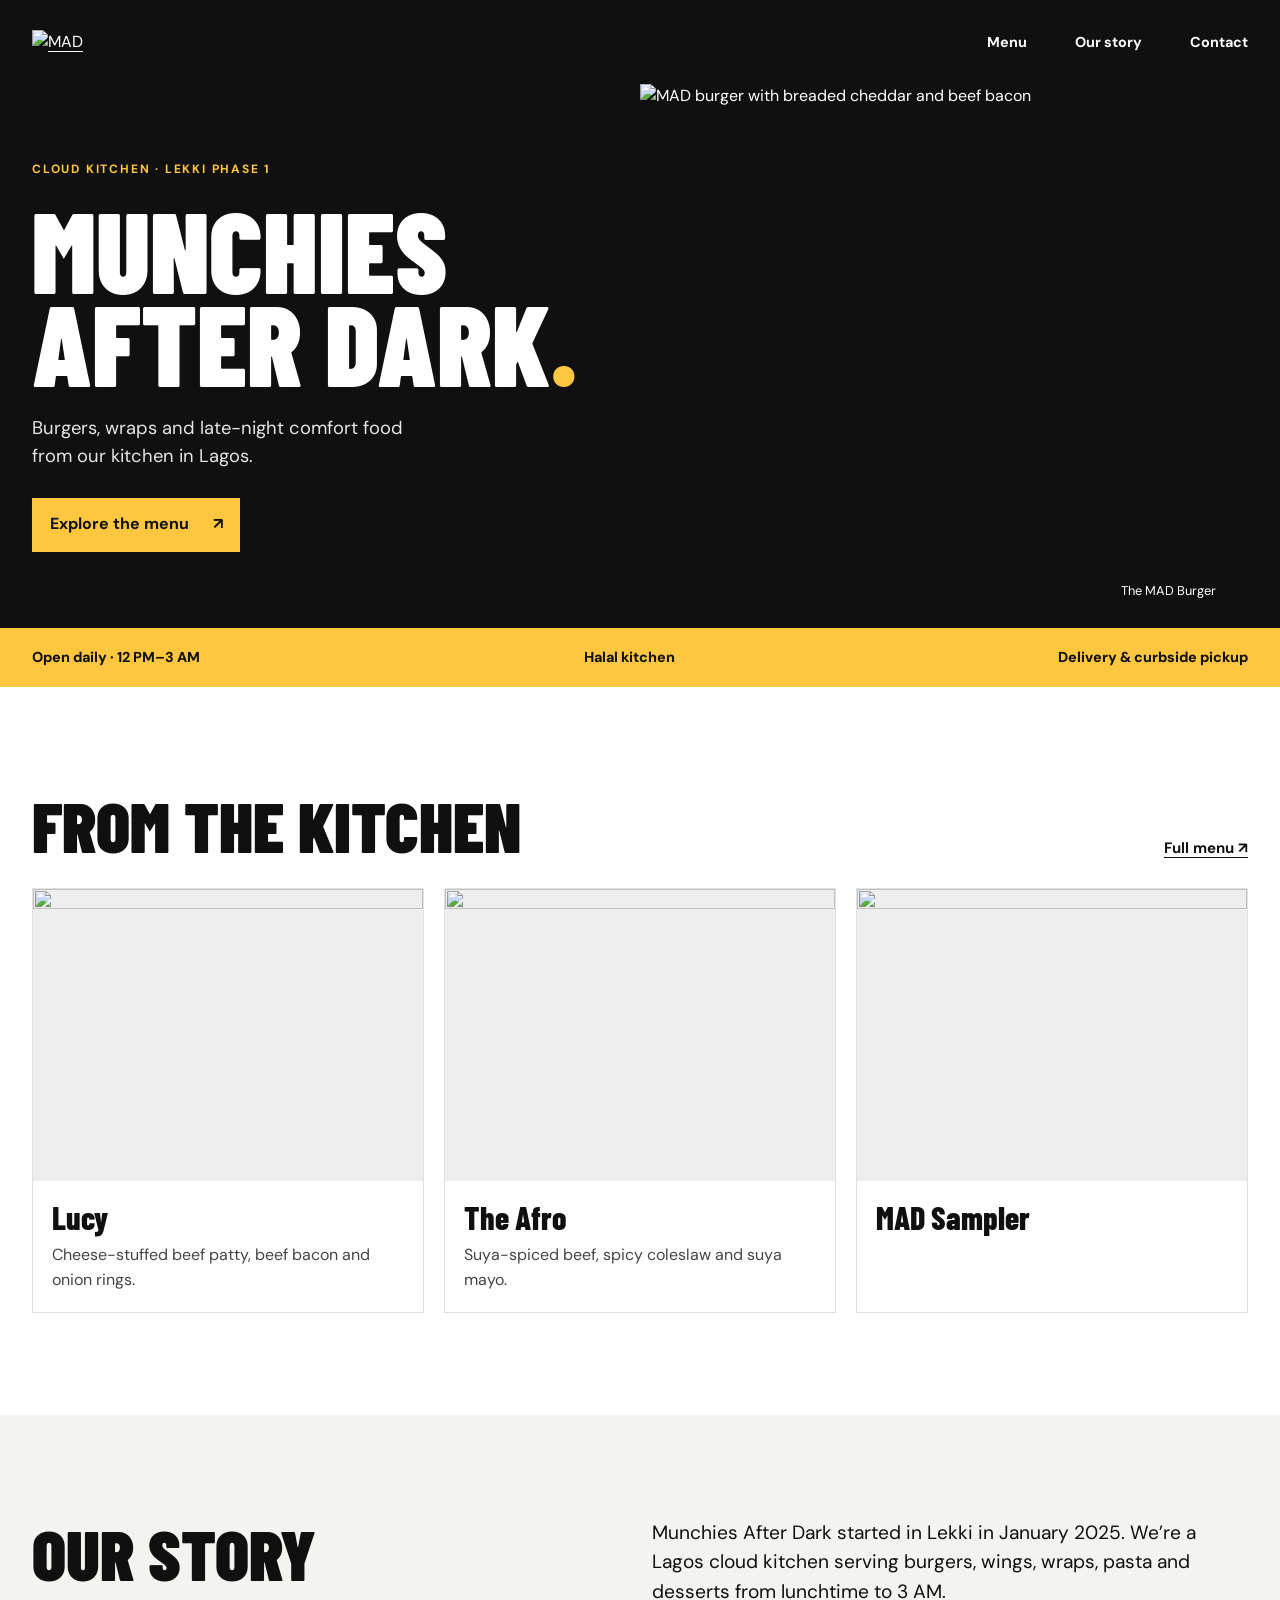
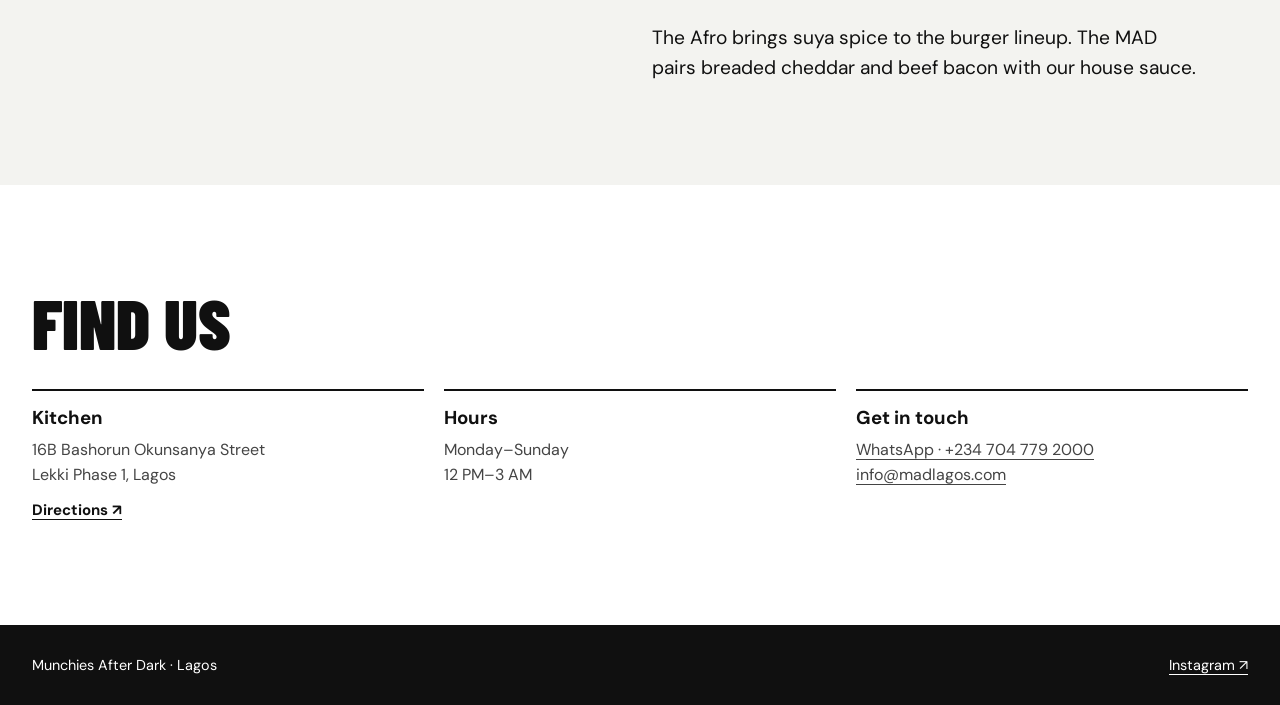
==== commit 5d32c9c7: "Redesign MAD homepage as a brand information site" ====
--- a/index.html
+++ b/index.html
@@ -1,282 +1,38 @@
-<!DOCTYPE html>
-<html lang="en">
-<head>
-<meta charset="UTF-8">
-<meta name="viewport" content="width=device-width, initial-scale=1.0">
-<title>MAD — Munchies After Dark | Best Burgers in Lagos</title>
-<meta name="description" content="Munchies After Dark (MAD) — Premium quality burgers, wraps, pasta and desserts. Cloud kitchen in Lagos. 100% Halal certified. Order online, open daily 12PM–3AM.">
-<meta name="keywords" content="best burgers Lagos, cloud kitchen Lagos, halal burgers Lagos, MAD Lagos, Munchies After Dark, burgers delivery Lagos, late night food Lagos, online food order Lagos, halal food Lagos">
-<meta name="robots" content="index, follow">
-<meta name="theme-color" content="#f9bd3f">
-<meta property="og:url" content="https://madlagos.com">
-<meta property="og:title" content="MAD — Munchies After Dark | Bst Burgers in Lagos">
+<!doctype html>
+<html lang="en"><head>
+<meta charset="utf-8"><meta name="viewport" content="width=device-width, initial-scale=1">
+<title>MAD · Munchies After Dark Lagos</title>
+<meta name="description" content="Munchies After Dark is a halal cloud kitchen in Lekki Phase 1, Lagos. Explore the menu and find our opening hours and contact details.">
+<meta name="theme-color" content="#101010">
+<link rel="canonical" href="https://madlagos.com/">
 <meta property="og:image" content="https://madlagos.com/images/mad.jpg">
-<link rel="canonical" href="https://madlagos.com">
-<link rel="icon" type="image/x-icon" href="images/favicon.ico">
-<link rel="icon" type="image/png" sizes="32x32" href="images/favicon-32.png">
-<link rel="apple-touch-icon" sizes="180x180" href="images/apple-touch-icon.png">
+<link rel="icon" href="images/favicon-32.png">
+<link rel="preconnect" href="https://fonts.googleapis.com">
+<link rel="preconnect" href="https://fonts.gstatic.com" crossorigin>
+<link href="https://fonts.googleapis.com/css2?family=Barlow+Condensed:wght@700;800;900&family=DM+Sans:wght@400;500;600;700&display=swap" rel="stylesheet">
+<link rel="stylesheet" href="mad-site.css">
 <script>!function(f,b,e,v,n,t,s){if(f.fbq)return;n=f.fbq=function(){n.callMethod?n.callMethod.apply(n,arguments):n.queue.push(arguments)};if(!f._fbq)f._fbq=n;n.push=n;n.loaded=!0;n.version='2.0';n.queue=[];t=b.createElement(e);t.async=!0;t.src=v;s=b.getElementsByTagName(e)[0];s.parentNode.insertBefore(t,s)}(window,document,'script','https://connect.facebook.net/en_US/fbevents.js');fbq('init','1382280396148574');fbq('track','PageView');</script>
 <script async src="https://www.googletagmanager.com/gtag/js?id=G-9ZYHV11J0V"></script>
 <script>window.dataLayer=window.dataLayer||[];function gtag(){dataLayer.push(arguments);}gtag('js',new Date());gtag('config','G-9ZYHV11J0V');</script>
-<link rel="preconnect" href="https://fonts.googleapis.com">
-<link href="https://fonts.googleapis.com/css2?family=Black+Han+Sans&family=DM+Sans:wght@300;400;500;600&display=swap" rel="stylesheet">
-<style>
-:root{--gold:#f9bd3f;--black:#0a0a0a;--dark:#0f0d07;--white:#f7e7ce;--grey:#8a7a60;--border:rgba(249,189,63,.12);--border-hi:rgba(249,189,63,.45);--gold-glow:rgba(249,189,63,.07);}
-*,*::before,*::after{box-sizing:border-box;margin:0;padding:0;}
-html{scroll-behavior:smooth;}
-body{background:var(--black);color:var(--white);font-family:'DM Sans',sans-serif;font-weight:300;overflow-x:hidden;-webkit-font-smoothing:antialiased;}
-a{text-decoration:none;color:inherit;}button{cursor:pointer;font-family:inherit;}img{display:block;max-width:100%;}
-nav{position:fixed;top:0;left:0;right:0;z-index:900;padding:0 52px;height:72px;display:flex;align-items:center;justify-content:space-between;transition:background .4s;}
-nav.scrolled{background:rgba(10,10,10,.97);backdrop-filter:blur(16px);border-bottom:1px solid rgba(249,189,63,.15);}
-.nav-logo{display:flex;align-items:center;gap:12px;}
-.nav-logo img{width:38px;height:38px;border-radius:50%;object-fit:cover;border:1px solid rgba(249,189,63,.3);}
-.nav-brand{font-family:'Black Han Sans',sans-serif;font-size:18px;letter-spacing:5px;text-transform:uppercase;color:var(--white);}
-.nav-links{display:flex;align-items:center;gap:36px;}
-.nav-links a{font-size:11px;letter-spacing:3px;text-transform:uppercase;font-weight:500;color:rgba(247,231,206,.45);transition:color .2s;}
-.nav-links a:hover,.nav-links a.active{color:var(--gold);}
-.nav-cta{background:var(--gold);color:var(--black);border:none;padding:11px 28px;font-family:'DM Sans',sans-serif;font-size:11px;font-weight:600;letter-spacing:3px;text-transform:uppercase;transition:background .2s;display:inline-block;}
-.nav-cta:hover{background:var(--white);}
-.hamburger{display:none;background:none;border:none;color:var(--white);font-size:22px;}
-.hero{height:100vh;position:relative;overflow:hidden;display:flex;align-items:flex-end;}
-.hero-bg{position:absolute;inset:0;background:url('images/mad.jpg') center/cover no-repeat;filter:brightness(.55);transform:scale(1.02);animation:zoom 12s ease-in-out infinite alternate;}
-@keyframes zoom{from{transform:scale(1.02);}to{transform:scale(1.08);}}
-.hero-overlay{position:absolute;inset:0;background:linear-gradient(0deg,rgba(10,10,10,.9) 0%,rgba(10,10,10,.15) 45%,transparent 100%);}
-.hero-content{position:relative;z-index:2;padding:0 80px 80px;display:flex;justify-content:space-between;align-items:flex-end;width:100%;flex-wrap:wrap;gap:32px;}
-.hero-eyebrow{font-size:11px;letter-spacing:5px;text-transform:uppercase;color:var(--gold);font-weight:500;margin-bottom:16px;display:flex;align-items:center;gap:14px;}
-.hero-eyebrow::before{content:'';display:block;width:24px;height:1px;background:var(--gold);}
-.hero-h1{font-family:'Black Han Sans',sans-serif;font-size:clamp(64px,9vw,140px);line-height:.88;letter-spacing:2px;color:var(--white);margin-bottom:28px;}
-.hero-h1 span{color:var(--gold);display:block;}
-.hero-sub{font-size:13px;color:rgba(247,231,206,.45);letter-spacing:2px;text-transform:uppercase;}
-.hero-ctas{display:flex;flex-direction:column;align-items:flex-end;gap:14px;}
-.hero-btn{background:var(--gold);color:var(--black);border:none;padding:18px 48px;font-family:'Black Han Sans',sans-serif;font-size:16px;letter-spacing:3px;text-transform:uppercase;transition:all .25s;display:inline-block;}
-.hero-btn:hover{background:var(--white);}
-.hero-btn-ghost{font-size:11px;letter-spacing:2px;text-transform:uppercase;color:rgba(247,231,206,.35);transition:color .2s;}
-.hero-btn-ghost:hover{color:var(--gold);}
-.scroll-cue{position:absolute;bottom:32px;left:50%;transform:translateX(-50%);z-index:3;font-size:10px;letter-spacing:3px;text-transform:uppercase;color:rgba(249,189,63,.5);display:flex;flex-direction:column;align-items:center;gap:6px;animation:fade-up 2s ease infinite;}
-@keyframes fade-up{0%,100%{opacity:.4;transform:translateX(-50%) translateY(0);}50%{opacity:.8;transform:translateX(-50%) translateY(-6px);}}
-.scroll-cue::after{content:'↓';font-size:16px;}
-.ticker{background:var(--gold);overflow:hidden;padding:13px 0;}
-.ticker-inner{display:flex;animation:ticker 32s linear infinite;white-space:nowrap;}
-.tick{font-family:'Black Han Sans',sans-serif;font-size:13px;letter-spacing:3px;text-transform:uppercase;color:var(--black);padding:0 28px;display:flex;align-items:center;gap:20px;}
-.tick::after{content:'✦';opacity:.3;font-size:12px;}
-@keyframes ticker{from{transform:translateX(0);}to{transform:translateX(-50%);}}
-.featured{padding:96px 80px;}
-.sec-label{font-size:10px;letter-spacing:5px;text-transform:uppercase;color:var(--gold);margin-bottom:10px;display:flex;align-items:center;gap:12px;}
-.sec-label::before{content:'';display:block;width:24px;height:1px;background:var(--gold);}
-.sec-title{font-family:'Black Han Sans',sans-serif;font-size:clamp(40px,6vw,80px);color:var(--white);letter-spacing:2px;margin-bottom:52px;}
-.feat-layout{display:grid;grid-template-columns:1fr 1fr;grid-template-rows:auto auto;gap:2px;}
-.feat-hero{grid-column:1;grid-row:1/3;position:relative;overflow:hidden;min-height:600px;}
-.feat-hero img{width:100%;height:100%;object-fit:cover;filter:brightness(.8);transition:transform .5s,filter .5s;}
-.feat-hero:hover img{transform:scale(1.04);filter:brightness(.65);}
-.feat-side{display:grid;grid-template-columns:1fr 1fr;gap:2px;grid-column:2;grid-row:1/3;}
-.feat-card{position:relative;overflow:hidden;aspect-ratio:1;}
-.feat-card img{width:100%;height:100%;object-fit:cover;filter:brightness(.8);transition:transform .5s,filter .5s;}
-.feat-card:hover img{transform:scale(1.05);filter:brightness(.6);}
-.feat-overlay{position:absolute;inset:0;display:flex;flex-direction:column;justify-content:flex-end;padding:20px;background:linear-gradient(0deg,rgba(10,10,10,.85) 0%,transparent 60%);}
-.feat-tag{font-size:9px;letter-spacing:2px;text-transform:uppercase;color:var(--gold);opacity:.8;margin-bottom:4px;}
-.feat-name{font-family:'Black Han Sans',sans-serif;font-size:22px;letter-spacing:1px;color:var(--white);}
-.feat-price{font-family:'Black Han Sans',sans-serif;font-size:16px;color:var(--gold);margin-top:2px;}
-.feat-hero .feat-overlay{padding:32px;}
-.feat-hero .feat-name{font-size:36px;}
-.feat-hero .feat-price{font-size:22px;}
-.feat-cta{margin-top:10px;display:inline-block;font-size:10px;letter-spacing:2px;text-transform:uppercase;color:var(--gold);border-bottom:1px solid rgba(249,189,63,.3);padding-bottom:3px;opacity:0;transition:opacity .3s;}
-.feat-hero:hover .feat-cta,.feat-card:hover .feat-cta{opacity:1;}
-.photo-break{height:65vh;position:relative;overflow:hidden;}
-.photo-break img{width:100%;height:100%;object-fit:cover;filter:brightness(.45);transition:transform .6s;}
-.photo-break:hover img{transform:scale(1.03);}
-.photo-break-overlay{position:absolute;inset:0;display:flex;align-items:center;justify-content:center;}
-.photo-break-text{font-family:'Black Han Sans',sans-serif;font-size:clamp(48px,8vw,110px);letter-spacing:6px;text-transform:uppercase;color:var(--white);text-align:center;line-height:1;}
-.photo-break-text span{color:var(--gold);display:block;font-size:.5em;letter-spacing:8px;margin-top:8px;}
-.about{display:grid;grid-template-columns:1fr 1fr;min-height:70vh;border-top:1px solid var(--border);}
-.about-img{position:relative;overflow:hidden;}
-.about-img img{width:100%;height:100%;object-fit:cover;filter:brightness(.6);transition:transform .8s;}
-.about:hover .about-img img{transform:scale(1.04);}
-.about-text{padding:72px 64px;display:flex;flex-direction:column;justify-content:center;border-left:1px solid var(--border);background:var(--dark);}
-.about-h2{font-family:'Black Han Sans',sans-serif;font-size:clamp(36px,5vw,64px);line-height:.9;color:var(--white);margin-bottom:24px;letter-spacing:2px;}
-.about-h2 span{color:var(--gold);display:block;}
-.about-body{font-size:15px;color:rgba(247,231,206,.45);line-height:1.9;font-weight:300;margin-bottom:36px;max-width:420px;}
-.about-body strong{color:var(--white);font-weight:500;}
-.about-stats{display:flex;gap:40px;padding-top:28px;border-top:1px solid var(--border);}
-.stat-n{font-family:'Black Han Sans',sans-serif;font-size:44px;color:var(--gold);display:block;letter-spacing:2px;}
-.stat-l{font-size:10px;letter-spacing:3px;text-transform:uppercase;color:var(--grey);margin-top:4px;}
-.hours{display:grid;grid-template-columns:1fr 1fr;border-top:1px solid var(--border);border-bottom:1px solid var(--border);}
-.hours-left{padding:72px 80px;border-right:1px solid var(--border);}
-.hours-label{font-size:10px;letter-spacing:5px;text-transform:uppercase;color:var(--gold);margin-bottom:20px;}
-.hours-time{font-family:'Black Han Sans',sans-serif;font-size:clamp(36px,5vw,72px);color:var(--gold);line-height:.9;letter-spacing:2px;}
-.hours-days{font-size:12px;color:rgba(247,231,206,.4);letter-spacing:3px;text-transform:uppercase;margin-top:16px;}
-.hours-right{padding:72px 80px;display:flex;flex-direction:column;justify-content:center;gap:24px;background:var(--dark);}
-.status-row{display:flex;align-items:center;gap:12px;font-size:12px;letter-spacing:3px;text-transform:uppercase;color:rgba(247,231,206,.5);}
-.sdot{width:8px;height:8px;border-radius:50%;background:var(--gold);box-shadow:0 0 8px var(--gold);animation:blink 2s ease infinite;}
-.sdot.off{background:#555;box-shadow:none;animation:none;}
-@keyframes blink{0%,100%{opacity:1;}50%{opacity:.3;}}
-.hours-btn{background:var(--gold);color:var(--black);border:none;padding:16px 40px;font-family:'Black Han Sans',sans-serif;font-size:16px;letter-spacing:3px;text-transform:uppercase;transition:all .2s;display:inline-block;width:fit-content;}
-.hours-btn:hover{background:var(--white);}
-.hours-wa{font-size:11px;letter-spacing:3px;text-transform:uppercase;color:rgba(249,189,63,.5);border-bottom:1px solid rgba(249,189,63,.2);padding-bottom:4px;display:inline-block;width:fit-content;transition:all .2s;}
-.hours-wa:hover{color:var(--gold);border-bottom-color:var(--gold);}
-footer{padding:56px 80px 0;border-top:1px solid var(--border);background:#050402;}
-.footer-grid{display:grid;grid-template-columns:2fr 1fr 1fr;gap:48px;padding-bottom:48px;border-bottom:1px solid var(--border);}
-.fg-logo{display:flex;align-items:center;gap:12px;margin-bottom:12px;}
-.fg-logo img{width:44px;height:44px;border-radius:50%;object-fit:cover;border:1px solid rgba(249,189,63,.3);}
-.fg-name{font-family:'Black Han Sans',sans-serif;font-size:22px;letter-spacing:4px;color:var(--gold);}
-.fg-sub{font-size:10px;letter-spacing:3px;text-transform:uppercase;color:var(--grey);margin-bottom:14px;display:block;}
-.fg-desc{font-size:13px;color:rgba(247,231,206,.25);line-height:1.9;font-weight:300;}
-.fg-socials{display:flex;gap:20px;margin-top:18px;}
-.fg-soc{font-size:11px;letter-spacing:2px;text-transform:uppercase;color:rgba(247,231,206,.3);transition:color .2s;}
-.fg-soc:hover{color:var(--gold);}
-.fc-title{font-size:10px;letter-spacing:4px;text-transform:uppercase;color:var(--gold);margin-bottom:18px;}
-.fc a,.fc p{font-size:13px;color:rgba(247,231,206,.3);line-height:2.3;display:block;transition:color .2s;font-weight:300;}
-.fc a:hover{color:var(--gold);}
-.footer-btm{padding:18px 0;display:flex;justify-content:space-between;}
-.footer-btm p{font-size:11px;color:rgba(247,231,206,.18);letter-spacing:1px;}
-.float-order{position:fixed;bottom:28px;right:28px;z-index:8000;background:var(--gold);color:var(--black);padding:14px 24px;font-family:'Black Han Sans',sans-serif;font-size:14px;letter-spacing:2px;text-transform:uppercase;text-decoration:none;display:flex;align-items:center;gap:8px;box-shadow:0 8px 32px rgba(249,189,63,.45);transition:all .2s;}
-.float-order:hover{background:var(--white);transform:translateY(-2px);}
-.mob-nav{position:fixed;top:0;left:-100%;width:80%;max-width:300px;height:100vh;background:#0d0d0d;border-right:1px solid var(--border);z-index:1000;display:flex;flex-direction:column;padding:36px 28px;transition:left .32s cubic-bezier(.4,0,.2,1);}
-.mob-nav.on{left:0;}
-.mob-nav img{width:48px;height:48px;border-radius:50%;object-fit:cover;margin-bottom:28px;border:1px solid rgba(249,189,63,.3);}
-.mob-nav a{font-size:13px;letter-spacing:3px;text-transform:uppercase;font-weight:500;color:rgba(247,231,206,.4);padding:16px 0;border-bottom:1px solid var(--border);transition:color .2s;}
-.mob-nav a:hover{color:var(--gold);}
-.mob-order{margin-top:28px;background:var(--gold);color:var(--black);border:none;padding:14px;font-family:'Black Han Sans',sans-serif;font-size:14px;letter-spacing:2px;text-transform:uppercase;display:block;text-align:center;}
-.mob-x{position:absolute;top:20px;right:20px;background:none;border:none;color:rgba(247,231,206,.4);font-size:20px;cursor:pointer;}
-.overlay{position:fixed;inset:0;background:rgba(0,0,0,.7);z-index:900;opacity:0;pointer-events:none;transition:opacity .3s;}
-.overlay.on{opacity:1;pointer-events:all;}
-@media(max-width:900px){
-  nav{padding:0 24px;}.nav-links,.nav-cta{display:none;}.hamburger{display:block;}
-  .hero-content{padding:0 28px 60px;flex-direction:column;align-items:flex-start;}.hero-ctas{align-items:flex-start;}
-  .featured{padding:60px 24px;}.feat-layout{grid-template-columns:1fr;}.feat-hero{grid-row:auto;min-height:300px;}.feat-side{grid-column:1;grid-row:auto;grid-template-columns:1fr 1fr;}
-  .about{grid-template-columns:1fr;}.about-img{height:50vw;}.about-text{padding:48px 28px;border-left:none;border-top:1px solid var(--border);}
-  .hours{grid-template-columns:1fr;}.hours-left{padding:52px 28px;border-right:none;border-bottom:1px solid var(--border);}.hours-right{padding:48px 28px;}
-  footer{padding:48px 24px 0;}.footer-grid{grid-template-columns:1fr;gap:36px;}.footer-btm{flex-direction:column;gap:8px;}
-  .photo-break{height:50vw;}
-}
-</style>
-</head>
-<body>
-
-<nav id="nav">
-  <a class="nav-logo" href="index.html">
-    <img src="images/logo.png" alt="MAD">
-    <span class="nav-brand">Munchies After Dark</span>
-  </a>
-  <div class="nav-links">
-    <a href="index.html" class="active">Home</a>
-    <a href="menu.html">Menu</a>
-    </div>
-  <a class="nav-cta" href="https://munchies-after-dark.daash.restaurant/1" target="_blank" onclick="fbq('track','InitiateCheckout')">Order Now</a>
-  <button class="hamburger" onclick="openNav()">☰</button>
-</nav>
-
-<div class="mob-nav" id="mobNav">
-  <button class="mob-x" onclick="closeNav()">✕</button>
-  <img src="images/logo.png" alt="MAD">
-  <a href="index.html">Home</a>
-  <a href="menu.html">Menu</a>
-  <a class="mob-order" href="https://munchies-after-dark.daash.restaurant/1" target="_blank">Order Now</a>
-</div>
-<div class="overlay" id="overlay" onclick="closeNav()"></div>
-
-<section class="hero">
-  <div class="hero-bg"></div>
-  <div class="hero-overlay"></div>
-  <div class="hero-content">
-    <div>
-      <div class="hero-eyebrow">Cloud Kitchen · Lagos · Est. 2025 · Halal</div>
-      <h1 class="hero-h1">MUNCHIES<span>AFTER DARK.</span></h1>
-      <div class="hero-sub">Premium Quality · Open Daily 12PM – 3AM</div>
-    </div>
-    <div class="hero-ctas">
-      <a class="hero-btn" href="https://munchies-after-dark.daash.restaurant/1" target="_blank" onclick="fbq('track','InitiateCheckout')">Order Now</a>
-      <a class="hero-btn-ghost" href="menu.html">View Full Menu →</a>
-    </div>
-  </div>
-  <div class="scroll-cue">Scroll</div>
-</section>
-
-<div class="ticker">
-  <div class="ticker-inner">
-    <span class="tick">Munchies After Dark</span><span class="tick">100% Halal Certified</span>
-    <span class="tick">Burgers · Wraps · Pasta · Desserts</span><span class="tick">Open Daily 12PM – 3AM</span>
-    <span class="tick">Premium Quality</span><span class="tick">Pocket Friendly Prices</span>
-    <span class="tick">Cloud Kitchen Lagos</span><span class="tick">Est. January 2025</span>
-    <span class="tick">Munchies After Dark</span><span class="tick">100% Halal Certified</span>
-    <span class="tick">Burgers · Wraps · Pasta · Desserts</span><span class="tick">Open Daily 12PM – 3AM</span>
-    <span class="tick">Premium Quality</span><span class="tick">Pocket Friendly Prices</span>
-    <span class="tick">Cloud Kitchen Lagos</span><span class="tick">Est. January 2025</span>
-  </div>
-</div>
-
-<section class="featured">
-  <div class="sec-label">Must Try</div>
-  <div class="sec-title">SIGNATURE BURGERS</div>
-  <div class="feat-layout">
-    <div class="feat-hero">
-      <img src="images/mad.jpg" alt="MAD Burger">
-      <div class="feat-overlay">
-        <span class="feat-tag">⭐ Signature</span>
-        <div class="feat-name">The MAD</div>
-        <div class="feat-price">₦16,500</div>
-        <a class="feat-cta" href="https://munchies-after-dark.daash.restaurant/1" target="_blank">Order Now →</a>
-      </div>
-    </div>
-    <div class="feat-side">
-      <div class="feat-card"><img src="images/truffle.jpg" alt="Truffle Rush"><div class="feat-overlay"><span class="feat-tag">🌟 Premium</span><div class="feat-name">Truffle Rush</div><div class="feat-price">₦16,500</div><a class="feat-cta" href="https://munchies-after-dark.daash.restaurant/1" target="_blank">Order →</a></div></div>
-      <div class="feat-card"><img src="images/lucy.jpg" alt="Lucy"><div class="feat-overlay"><div class="feat-name">Lucy</div><div class="feat-price">₦13,900</div><a class="feat-cta" href="https://munchies-after-dark.daash.restaurant/1" target="_blank">Order →</a></div></div>
-      <div class="feat-card"><img src="images/afro.jpg" alt="The Afro"><div class="feat-overlay"><span class="feat-tag">🔥 Local Fav</span><div class="feat-name">The Afro</div><div class="feat-price">₦9,800</div><a class="feat-cta" href="https://munchies-after-dark.daash.restaurant/1" target="_blank">Order →</a></div></div>
-      <div class="feat-card"><img src="images/mex.jpg" alt="Mex"><div class="feat-overlay"><span class="feat-tag">🌶 Spicy</span><div class="feat-name">Mex</div><div class="feat-price">₦12,800</div><a class="feat-cta" href="https://munchies-after-dark.daash.restaurant/1" target="_blank">Order →</a></div></div>
-    </div>
-  </div>
-  <div style="text-align:center;margin-top:40px;">
-    <a href="menu.html" style="display:inline-block;border:1px solid rgba(249,189,63,.4);color:var(--gold);padding:14px 40px;font-family:'Black Han Sans',sans-serif;font-size:15px;letter-spacing:3px;text-transform:uppercase;transition:all .2s;" onmouseover="this.style.background='var(--gold)';this.style.color='var(--black)'" onmouseout="this.style.background='transparent';this.style.color='var(--gold)'">View Full Menu →</a>
-  </div>
-</section>
-
-<div class="photo-break">
-  <img src="images/sampler.jpg" alt="MAD Sampler">
-  <div class="photo-break-overlay">
-    <div class="photo-break-text">MAD Sampler<span>Starters · ₦20,700</span></div>
-  </div>
-</div>
-
-
-
-<section class="hours" id="hours">
-  <div class="hours-left">
-    <div class="hours-label">We're Open</div>
-    <div class="hours-time">12:00 PM<br>— 3:00 AM</div>
-    <div class="hours-days">Every Day of the Week</div>
-  </div>
-  <div class="hours-right">
-    <div class="status-row"><span class="sdot" id="sdot"></span><span id="stxt"></span></div>
-    <a class="hours-btn" href="https://munchies-after-dark.daash.restaurant/1" target="_blank" onclick="fbq('track','InitiateCheckout')">Order Now</a>
-    <a class="hours-wa" href="https://wa.me/2347047792000" target="_blank">WhatsApp Us →</a>
-  </div>
-</section>
-
-<footer>
-  <div class="footer-grid">
-    <div>
-      <div class="fg-logo"><img src="images/logo.png" alt="MAD"><span class="fg-name">MAD</span></div>
-      <span class="fg-sub">Munchies After Dark · Cloud Kitchen Lagos</span>
-      <p class="fg-desc">Premium quality fast food, top notch service and pocket friendly prices. Est. January 2025. 100% Halal Certified.</p>
-      <div class="fg-socials">
-        <a class="fg-soc" href="https://www.instagram.com/munchiesafterdarkng" target="_blank">Instagram</a>
-        <a class="fg-soc" href="https://wa.me/2347047792000" target="_blank">WhatsApp</a>
-        <a class="fg-soc" href="menu.html">Menu</a>
-      </div>
-    </div>
-    <div class="fc"><div class="fc-title">Hours</div><p>Open Every Day</p><p>12:00 PM – 3:00 AM</p></div>
-    <div class="fc"><div class="fc-title">Contact</div><a href="https://www.instagram.com/munchiesafterdarkng" target="_blank">@munchiesafterdarkng</a><a href="https://wa.me/2347047792000" target="_blank">+234 704 779 2000</a><a href="menu.html">Order Online</a></div>
-  </div>
-  <div class="footer-btm"><p>© 2025 Munchies After Dark. All rights reserved.</p><p>madlagos.com</p></div>
-</footer>
-
-<a class="float-order" href="https://munchies-after-dark.daash.restaurant/1" target="_blank" onclick="fbq('track','InitiateCheckout')">🍔 Order Now</a>
-
-<script>
-window.addEventListener('scroll',()=>document.getElementById('nav').classList.toggle('scrolled',window.scrollY>60),{passive:true});
-function checkHours(){const now=new Date(),mins=now.getHours()*60+now.getMinutes(),adj=mins<720?mins+1440:mins,open=adj>=720&&adj<1620;document.getElementById('sdot').className=open?'sdot':'sdot off';document.getElementById('stxt').textContent=open?'Open Now — Until 3:00 AM':'Closed — Opens at 12:00 PM';}
-checkHours();setInterval(checkHours,60000);
-function openNav(){document.getElementById('mobNav').classList.add('on');document.getElementById('overlay').classList.add('on');}
-function closeNav(){document.getElementById('mobNav').classList.remove('on');document.getElementById('overlay').classList.remove('on');}
-</script>
-</body>
-</html>
+</head><body>
+<a class="skip" href="#main">Skip to content</a>
+<header class="header"><div class="shell top"><a class="logo" href="./" aria-label="Munchies After Dark home"><img src="images/logo.png" alt="MAD"></a>
+<nav aria-label="Main navigation"><a href="menu.html">Menu</a><a href="#story">Our story</a><a href="#contact">Contact</a></nav></div></header>
+<main id="main">
+<section class="hero"><div class="shell hero-grid"><div class="hero-copy">
+<p class="eyebrow">Cloud kitchen · Lekki Phase 1</p>
+<h1>Munchies<br>After Dark<span>.</span></h1>
+<p class="lede">Burgers, wraps and late-night comfort food from our kitchen in Lagos.</p>
+<a class="button" href="menu.html">Explore the menu <span aria-hidden="true">↗</span></a>
+</div><figure class="hero-photo"><img src="images/mad.jpg" alt="MAD burger with breaded cheddar and beef bacon" fetchpriority="high"><figcaption>The MAD Burger</figcaption></figure></div></section>
+<div class="facts"><div class="shell fact-grid"><span>Open daily · 12 PM–3 AM</span><span>Halal kitchen</span><span>Delivery &amp; curbside pickup</span></div></div>
+<section class="shell section" aria-labelledby="featured"><div class="section-heading"><h2 id="featured">From the kitchen</h2><a class="text-link" href="menu.html">Full menu ↗</a></div>
+<div class="food-grid"><article class="food"><img src="images/lucy.jpg" alt="" loading="lazy"><div><h3>Lucy</h3><p>Cheese-stuffed beef patty, beef bacon and onion rings.</p></div></article><article class="food"><img src="images/afro.jpg" alt="" loading="lazy"><div><h3>The Afro</h3><p>Suya-spiced beef, spicy coleslaw and suya mayo.</p></div></article><article class="food"><img src="images/sampler.jpg" alt="" loading="lazy"><div><h3>MAD Sampler</h3></div></article></div></section>
+<section class="story" id="story"><div class="shell story-grid"><h2>Our story</h2><div><p>Munchies After Dark started in Lekki in January 2025. We’re a Lagos cloud kitchen serving burgers, wings, wraps, pasta and desserts from lunchtime to 3 AM.</p><p>The Afro brings suya spice to the burger lineup. The MAD pairs breaded cheddar and beef bacon with our house sauce.</p></div></div></section>
+<section class="shell section contact" id="contact"><h2>Find us</h2><div class="contact-grid">
+<div><h3>Kitchen</h3><p>16B Bashorun Okunsanya Street<br>Lekki Phase 1, Lagos</p><a class="text-link" href="https://www.google.com/maps/search/?api=1&amp;query=16B+Bashorun+Okunsanya+Street+Lekki+Phase+1+Lagos">Directions ↗</a></div>
+<div><h3>Hours</h3><p>Monday–Sunday<br>12 PM–3 AM</p></div>
+<div><h3>Get in touch</h3><p><a href="https://wa.me/2347047792000">WhatsApp · +234 704 779 2000</a><br><a href="mailto:info@madlagos.com">info@madlagos.com</a></p></div>
+</div></section></main>
+<footer class="footer"><div class="shell foot"><span>Munchies After Dark · Lagos</span><a href="https://www.instagram.com/munchiesafterdarkng/">Instagram ↗</a></div></footer>
+</body></html>
--- a/mad-site.css
+++ b/mad-site.css
@@ -0,0 +1,75 @@
+:root {
+  --ink: #101010;
+  --yellow: #ffc640;
+  --line: #e1e1dd;
+  --heading: "Barlow Condensed", Impact, sans-serif;
+}
+* { box-sizing: border-box; }
+body { margin: 0; background: white; color: var(--ink); font: 1rem/1.55 "DM Sans", Arial, sans-serif; }
+a { color: inherit; text-underline-offset: .25em; }
+a:focus-visible { outline: 3px solid #a76800; outline-offset: 5px; }
+img { display: block; width: 100%; }
+p, figure { margin: 0; }
+h1, h2, h3 { margin: 0; line-height: 1; }
+h1, h2 { font-family: var(--heading); font-weight: 900; text-transform: uppercase; }
+h1 { font-size: clamp(3.9rem, 8.8vw, 9rem); line-height: .83; }
+h1 span { color: var(--yellow); }
+h2 { font-size: clamp(2.8rem, 5.5vw, 5.5rem); }
+.shell { width: min(100% - 3rem, 76rem); margin-inline: auto; }
+.skip { position: absolute; top: -5rem; background: var(--yellow); color: var(--ink); padding: .75rem; z-index: 2; }
+.skip:focus { top: .5rem; }
+.header, .hero, .menu-intro, .footer { background: var(--ink); color: white; }
+.top, .foot { display: flex; align-items: center; justify-content: space-between; gap: 1rem; }
+.top { min-height: 5.25rem; }
+.logo { width: 4rem; flex: none; }
+.top nav { display: flex; align-items: center; gap: clamp(1rem, 4vw, 3rem); }
+.top nav a { text-decoration: none; font-weight: 700; font-size: .9rem; }
+.top nav a:hover, .top nav a[aria-current] { color: var(--yellow); }
+.hero-grid { display: grid; grid-template-columns: 1fr 1fr; min-height: 34rem; }
+.hero-copy { padding: 4rem 1rem 4rem 0; align-self: center; }
+.eyebrow { color: var(--yellow); font-size: .75rem; font-weight: 700; text-transform: uppercase; letter-spacing: .15em; margin-bottom: 1.5rem; }
+.lede { max-width: 25rem; font-size: 1.15rem; margin-top: 1.5rem; color: #e5e5e5; }
+.button { display: inline-flex; gap: 1.5rem; background: var(--yellow); color: var(--ink); padding: .9rem 1.1rem; margin-top: 1.7rem; text-decoration: none; font-weight: 700; }
+.button:hover { background: white; }
+.hero-photo { position: relative; min-height: 22rem; }
+.hero-photo img { height: 100%; position: absolute; object-fit: cover; }
+.hero-photo figcaption { position: absolute; bottom: 1.25rem; right: 1.25rem; color: white; background: var(--ink); padding: .45rem .75rem; font-size: .8rem; }
+.facts { background: var(--yellow); }
+.fact-grid { display: flex; justify-content: space-between; gap: 1rem; padding-block: 1.15rem; font-weight: 800; font-size: .9rem; }
+.section, .story { padding-block: clamp(3.5rem, 8vw, 7rem); }
+.section-heading { display: flex; align-items: end; justify-content: space-between; gap: 1rem; margin-bottom: 1.75rem; }
+.text-link { font-size: .94rem; font-weight: 700; white-space: nowrap; }
+.food-grid, .contact-grid { display: grid; grid-template-columns: repeat(3, minmax(0, 1fr)); gap: 1.25rem; }
+.food { border: 1px solid var(--line); }
+.food img { aspect-ratio: 4 / 3; object-fit: cover; background: #eee; }
+.food div { padding: 1.2rem; }
+.food h3 { font: 800 2rem/1 var(--heading); }
+.food p, .contact p { margin-top: .65rem; color: #444; }
+.story { background: #f3f3f0; }
+.story-grid { display: grid; grid-template-columns: 1fr 1fr; gap: 1.5rem; }
+.story p { font-size: 1.2rem; max-width: 34rem; }
+.story p + p { margin-top: 1rem; }
+.contact-grid { margin-top: 2rem; }
+.contact-grid > div { border-top: 2px solid var(--ink); padding-top: 1.1rem; }
+.contact .text-link { display: inline-block; margin-top: .7rem; }
+.foot { min-height: 5rem; font-size: .9rem; }
+.menu-intro { padding-block: 4rem; }
+.categories { display: flex; flex-wrap: wrap; gap: .6rem; padding-block: 1.5rem; border-bottom: 1px solid var(--line); }
+.categories a { border: 1px solid var(--line); padding: .5rem .85rem; text-decoration: none; font-weight: 700; }
+.categories a:hover { background: var(--yellow); border-color: var(--yellow); }
+.menu-section { margin-block: 3rem; }
+.menu-section .food-grid { margin-top: 1.25rem; }
+.note { margin-top: .7rem; }
+@media (max-width: 720px) {
+  .shell { width: calc(100% - 2rem); }
+  .hero-grid, .story-grid, .contact-grid { grid-template-columns: 1fr; }
+  .hero-copy { padding-block: 3rem; }
+  .hero-photo { min-height: 0; aspect-ratio: 5 / 4; }
+  .fact-grid { flex-wrap: wrap; gap: .45rem 1rem; }
+  .food-grid { grid-template-columns: repeat(2, minmax(0, 1fr)); gap: .75rem; }
+  .food div { padding: .85rem; }
+}
+@media (max-width: 400px) {
+  .food-grid { grid-template-columns: 1fr; }
+  .section-heading { align-items: start; flex-direction: column; }
+}
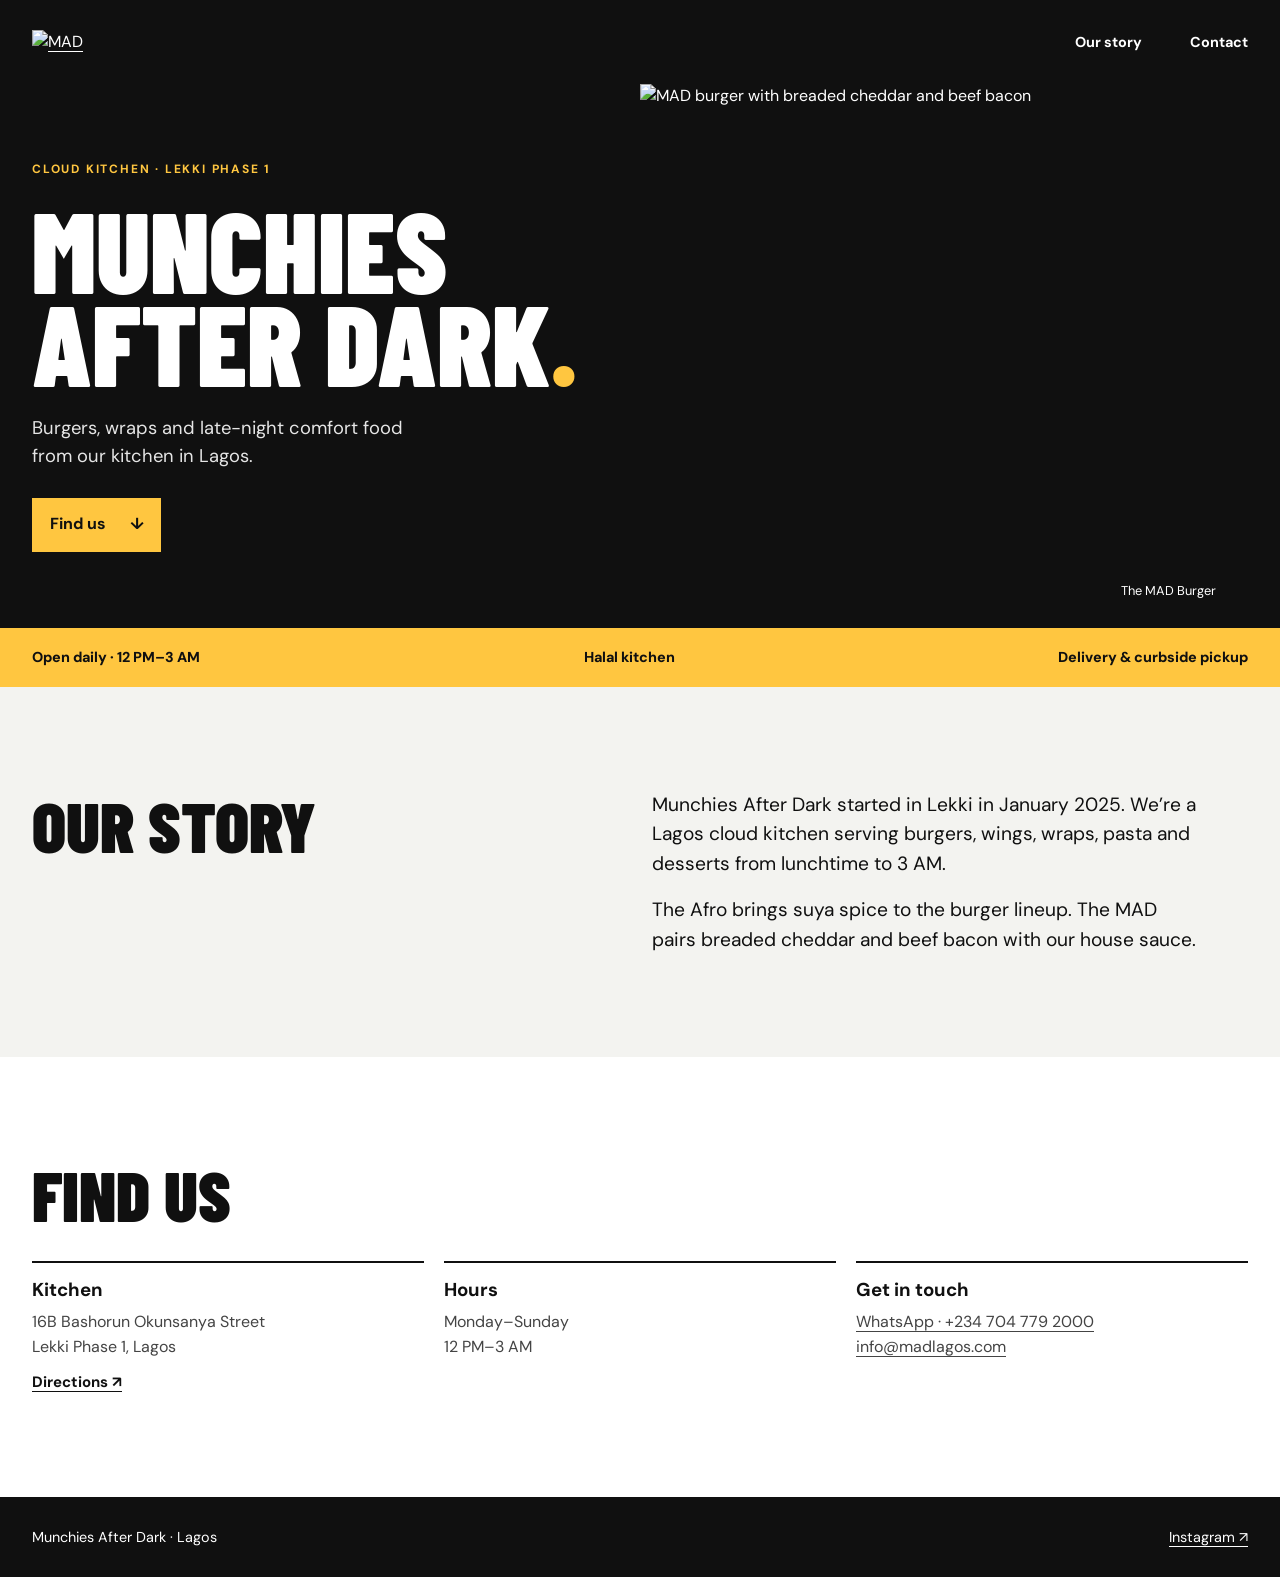
==== commit f9350426: "Simplify MAD Lagos to a single landing page" ====
--- a/index.html
+++ b/index.html
@@ -2,7 +2,7 @@
 <html lang="en"><head>
 <meta charset="utf-8"><meta name="viewport" content="width=device-width, initial-scale=1">
 <title>MAD · Munchies After Dark Lagos</title>
-<meta name="description" content="Munchies After Dark is a halal cloud kitchen in Lekki Phase 1, Lagos. Explore the menu and find our opening hours and contact details.">
+<meta name="description" content="Munchies After Dark is a halal cloud kitchen in Lekki Phase 1, Lagos. Find our opening hours, kitchen location and contact details.">
 <meta name="theme-color" content="#101010">
 <link rel="canonical" href="https://madlagos.com/">
 <meta property="og:image" content="https://madlagos.com/images/mad.jpg">
@@ -17,17 +17,15 @@
 </head><body>
 <a class="skip" href="#main">Skip to content</a>
 <header class="header"><div class="shell top"><a class="logo" href="./" aria-label="Munchies After Dark home"><img src="images/logo.png" alt="MAD"></a>
-<nav aria-label="Main navigation"><a href="menu.html">Menu</a><a href="#story">Our story</a><a href="#contact">Contact</a></nav></div></header>
+<nav aria-label="Main navigation"><a href="#story">Our story</a><a href="#contact">Contact</a></nav></div></header>
 <main id="main">
 <section class="hero"><div class="shell hero-grid"><div class="hero-copy">
 <p class="eyebrow">Cloud kitchen · Lekki Phase 1</p>
 <h1>Munchies<br>After Dark<span>.</span></h1>
 <p class="lede">Burgers, wraps and late-night comfort food from our kitchen in Lagos.</p>
-<a class="button" href="menu.html">Explore the menu <span aria-hidden="true">↗</span></a>
+<a class="button" href="#contact">Find us <span aria-hidden="true">↓</span></a>
 </div><figure class="hero-photo"><img src="images/mad.jpg" alt="MAD burger with breaded cheddar and beef bacon" fetchpriority="high"><figcaption>The MAD Burger</figcaption></figure></div></section>
 <div class="facts"><div class="shell fact-grid"><span>Open daily · 12 PM–3 AM</span><span>Halal kitchen</span><span>Delivery &amp; curbside pickup</span></div></div>
-<section class="shell section" aria-labelledby="featured"><div class="section-heading"><h2 id="featured">From the kitchen</h2><a class="text-link" href="menu.html">Full menu ↗</a></div>
-<div class="food-grid"><article class="food"><img src="images/lucy.jpg" alt="" loading="lazy"><div><h3>Lucy</h3><p>Cheese-stuffed beef patty, beef bacon and onion rings.</p></div></article><article class="food"><img src="images/afro.jpg" alt="" loading="lazy"><div><h3>The Afro</h3><p>Suya-spiced beef, spicy coleslaw and suya mayo.</p></div></article><article class="food"><img src="images/sampler.jpg" alt="" loading="lazy"><div><h3>MAD Sampler</h3></div></article></div></section>
 <section class="story" id="story"><div class="shell story-grid"><h2>Our story</h2><div><p>Munchies After Dark started in Lekki in January 2025. We’re a Lagos cloud kitchen serving burgers, wings, wraps, pasta and desserts from lunchtime to 3 AM.</p><p>The Afro brings suya spice to the burger lineup. The MAD pairs breaded cheddar and beef bacon with our house sauce.</p></div></div></section>
 <section class="shell section contact" id="contact"><h2>Find us</h2><div class="contact-grid">
 <div><h3>Kitchen</h3><p>16B Bashorun Okunsanya Street<br>Lekki Phase 1, Lagos</p><a class="text-link" href="https://www.google.com/maps/search/?api=1&amp;query=16B+Bashorun+Okunsanya+Street+Lekki+Phase+1+Lagos">Directions ↗</a></div>
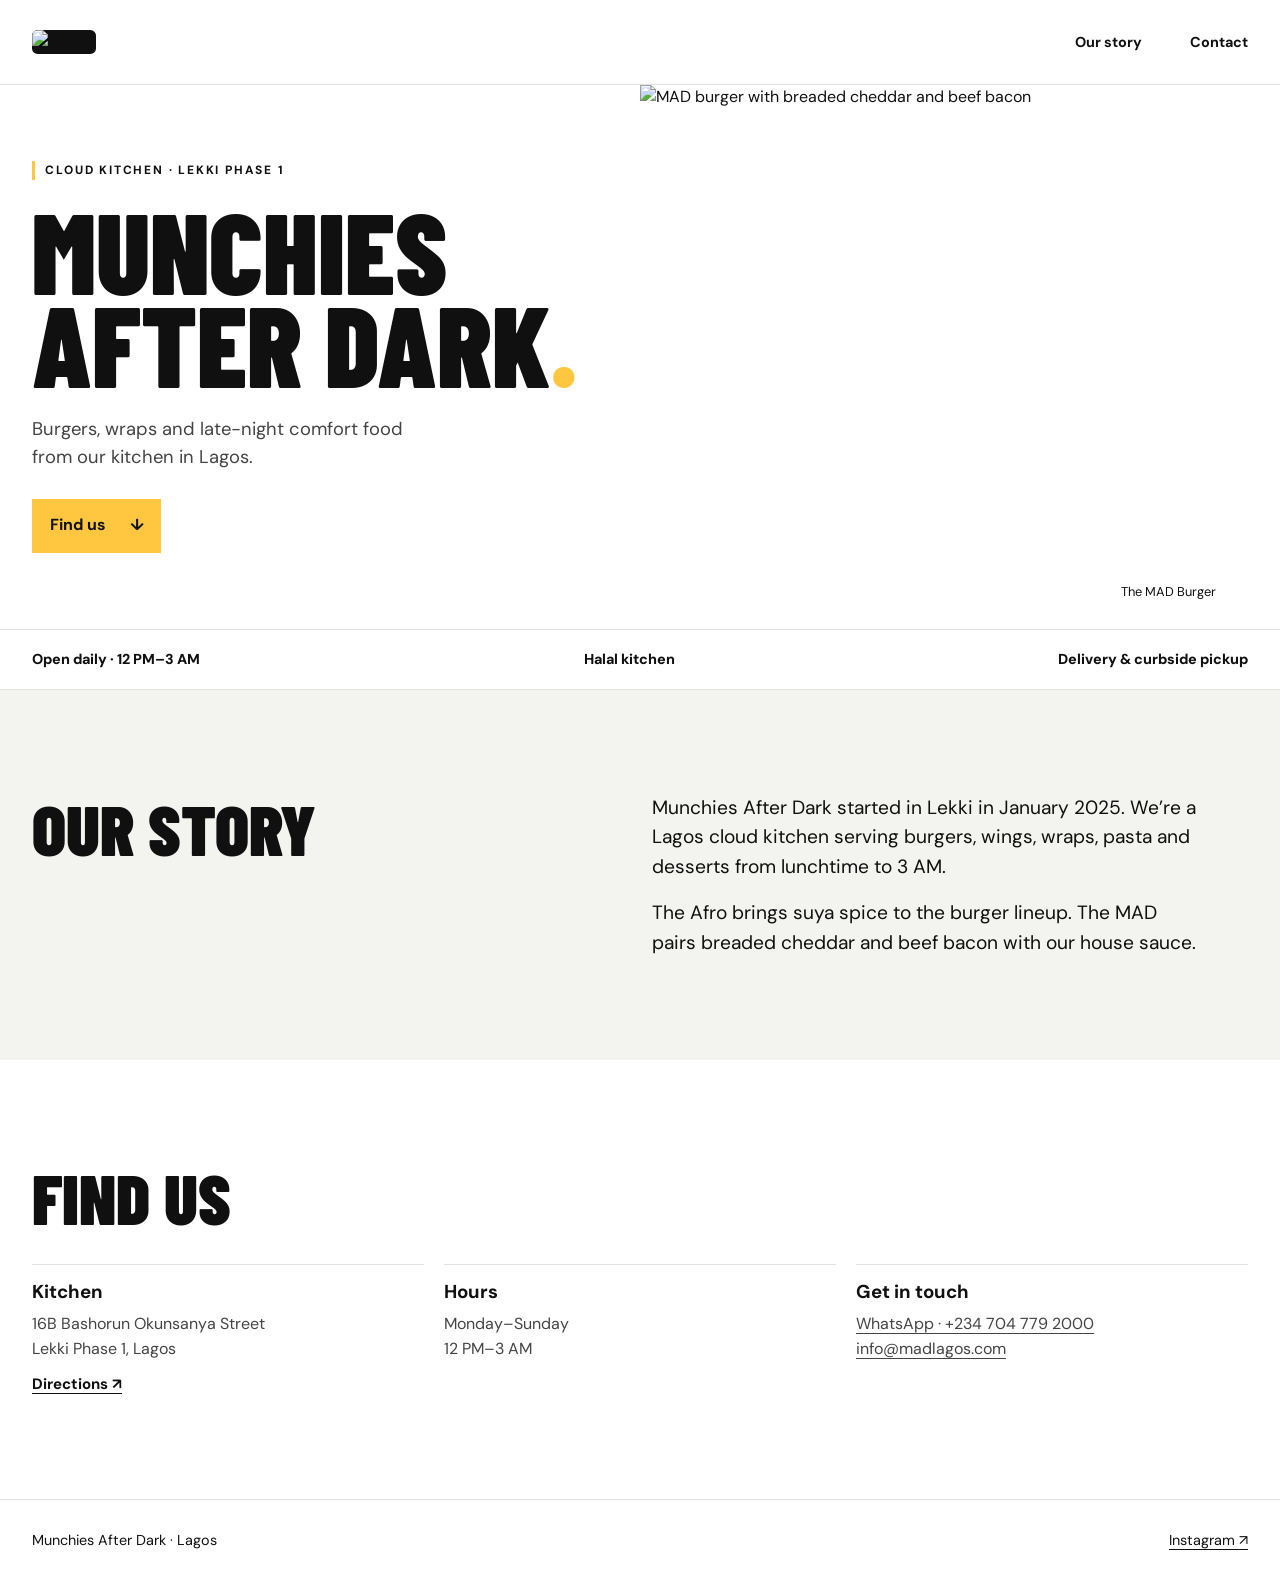
==== commit e8fbfa3c: "Match browser theme to the white landing page" ====
--- a/index.html
+++ b/index.html
@@ -3,7 +3,7 @@
 <meta charset="utf-8"><meta name="viewport" content="width=device-width, initial-scale=1">
 <title>MAD · Munchies After Dark Lagos</title>
 <meta name="description" content="Munchies After Dark is a halal cloud kitchen in Lekki Phase 1, Lagos. Find our opening hours, kitchen location and contact details.">
-<meta name="theme-color" content="#101010">
+<meta name="theme-color" content="#ffffff">
 <link rel="canonical" href="https://madlagos.com/">
 <meta property="og:image" content="https://madlagos.com/images/mad.jpg">
 <link rel="icon" href="images/favicon-32.png">
--- a/mad-site.css
+++ b/mad-site.css
@@ -18,58 +18,41 @@
 .shell { width: min(100% - 3rem, 76rem); margin-inline: auto; }
 .skip { position: absolute; top: -5rem; background: var(--yellow); color: var(--ink); padding: .75rem; z-index: 2; }
 .skip:focus { top: .5rem; }
-.header, .hero, .menu-intro, .footer { background: var(--ink); color: white; }
+.header { border-bottom: 1px solid var(--line); }
+.footer { border-top: 1px solid var(--line); }
 .top, .foot { display: flex; align-items: center; justify-content: space-between; gap: 1rem; }
 .top { min-height: 5.25rem; }
-.logo { width: 4rem; flex: none; }
+.logo { display: block; width: 4rem; flex: none; background: var(--ink); border-radius: .35rem; overflow: hidden; }
 .top nav { display: flex; align-items: center; gap: clamp(1rem, 4vw, 3rem); }
 .top nav a { text-decoration: none; font-weight: 700; font-size: .9rem; }
-.top nav a:hover, .top nav a[aria-current] { color: var(--yellow); }
+.top nav a:hover { text-decoration: underline; text-decoration-color: var(--yellow); text-decoration-thickness: 3px; }
 .hero-grid { display: grid; grid-template-columns: 1fr 1fr; min-height: 34rem; }
 .hero-copy { padding: 4rem 1rem 4rem 0; align-self: center; }
-.eyebrow { color: var(--yellow); font-size: .75rem; font-weight: 700; text-transform: uppercase; letter-spacing: .15em; margin-bottom: 1.5rem; }
-.lede { max-width: 25rem; font-size: 1.15rem; margin-top: 1.5rem; color: #e5e5e5; }
+.eyebrow { color: var(--ink); border-left: 3px solid var(--yellow); padding-left: .65rem; font-size: .75rem; font-weight: 700; text-transform: uppercase; letter-spacing: .15em; margin-bottom: 1.5rem; }
+.lede { max-width: 25rem; font-size: 1.15rem; margin-top: 1.5rem; color: #444; }
 .button { display: inline-flex; gap: 1.5rem; background: var(--yellow); color: var(--ink); padding: .9rem 1.1rem; margin-top: 1.7rem; text-decoration: none; font-weight: 700; }
-.button:hover { background: white; }
+.button:hover { background: #ffd674; }
 .hero-photo { position: relative; min-height: 22rem; }
 .hero-photo img { height: 100%; position: absolute; object-fit: cover; }
-.hero-photo figcaption { position: absolute; bottom: 1.25rem; right: 1.25rem; color: white; background: var(--ink); padding: .45rem .75rem; font-size: .8rem; }
-.facts { background: var(--yellow); }
+.hero-photo figcaption { position: absolute; bottom: 1.25rem; right: 1.25rem; color: var(--ink); background: white; padding: .45rem .75rem; font-size: .8rem; }
+.facts { border-block: 1px solid var(--line); }
 .fact-grid { display: flex; justify-content: space-between; gap: 1rem; padding-block: 1.15rem; font-weight: 800; font-size: .9rem; }
 .section, .story { padding-block: clamp(3.5rem, 8vw, 7rem); }
-.section-heading { display: flex; align-items: end; justify-content: space-between; gap: 1rem; margin-bottom: 1.75rem; }
 .text-link { font-size: .94rem; font-weight: 700; white-space: nowrap; }
-.food-grid, .contact-grid { display: grid; grid-template-columns: repeat(3, minmax(0, 1fr)); gap: 1.25rem; }
-.food { border: 1px solid var(--line); }
-.food img { aspect-ratio: 4 / 3; object-fit: cover; background: #eee; }
-.food div { padding: 1.2rem; }
-.food h3 { font: 800 2rem/1 var(--heading); }
-.food p, .contact p { margin-top: .65rem; color: #444; }
 .story { background: #f3f3f0; }
 .story-grid { display: grid; grid-template-columns: 1fr 1fr; gap: 1.5rem; }
 .story p { font-size: 1.2rem; max-width: 34rem; }
 .story p + p { margin-top: 1rem; }
-.contact-grid { margin-top: 2rem; }
-.contact-grid > div { border-top: 2px solid var(--ink); padding-top: 1.1rem; }
+.contact-grid { display: grid; grid-template-columns: repeat(3, minmax(0, 1fr)); gap: 1.25rem; margin-top: 2rem; }
+.contact p { margin-top: .65rem; color: #444; }
+.contact a { overflow-wrap: anywhere; }
+.contact-grid > div { border-top: 1px solid var(--line); padding-top: 1.1rem; }
 .contact .text-link { display: inline-block; margin-top: .7rem; }
 .foot { min-height: 5rem; font-size: .9rem; }
-.menu-intro { padding-block: 4rem; }
-.categories { display: flex; flex-wrap: wrap; gap: .6rem; padding-block: 1.5rem; border-bottom: 1px solid var(--line); }
-.categories a { border: 1px solid var(--line); padding: .5rem .85rem; text-decoration: none; font-weight: 700; }
-.categories a:hover { background: var(--yellow); border-color: var(--yellow); }
-.menu-section { margin-block: 3rem; }
-.menu-section .food-grid { margin-top: 1.25rem; }
-.note { margin-top: .7rem; }
 @media (max-width: 720px) {
   .shell { width: calc(100% - 2rem); }
   .hero-grid, .story-grid, .contact-grid { grid-template-columns: 1fr; }
   .hero-copy { padding-block: 3rem; }
   .hero-photo { min-height: 0; aspect-ratio: 5 / 4; }
   .fact-grid { flex-wrap: wrap; gap: .45rem 1rem; }
-  .food-grid { grid-template-columns: repeat(2, minmax(0, 1fr)); gap: .75rem; }
-  .food div { padding: .85rem; }
 }
-@media (max-width: 400px) {
-  .food-grid { grid-template-columns: 1fr; }
-  .section-heading { align-items: start; flex-direction: column; }
-}
